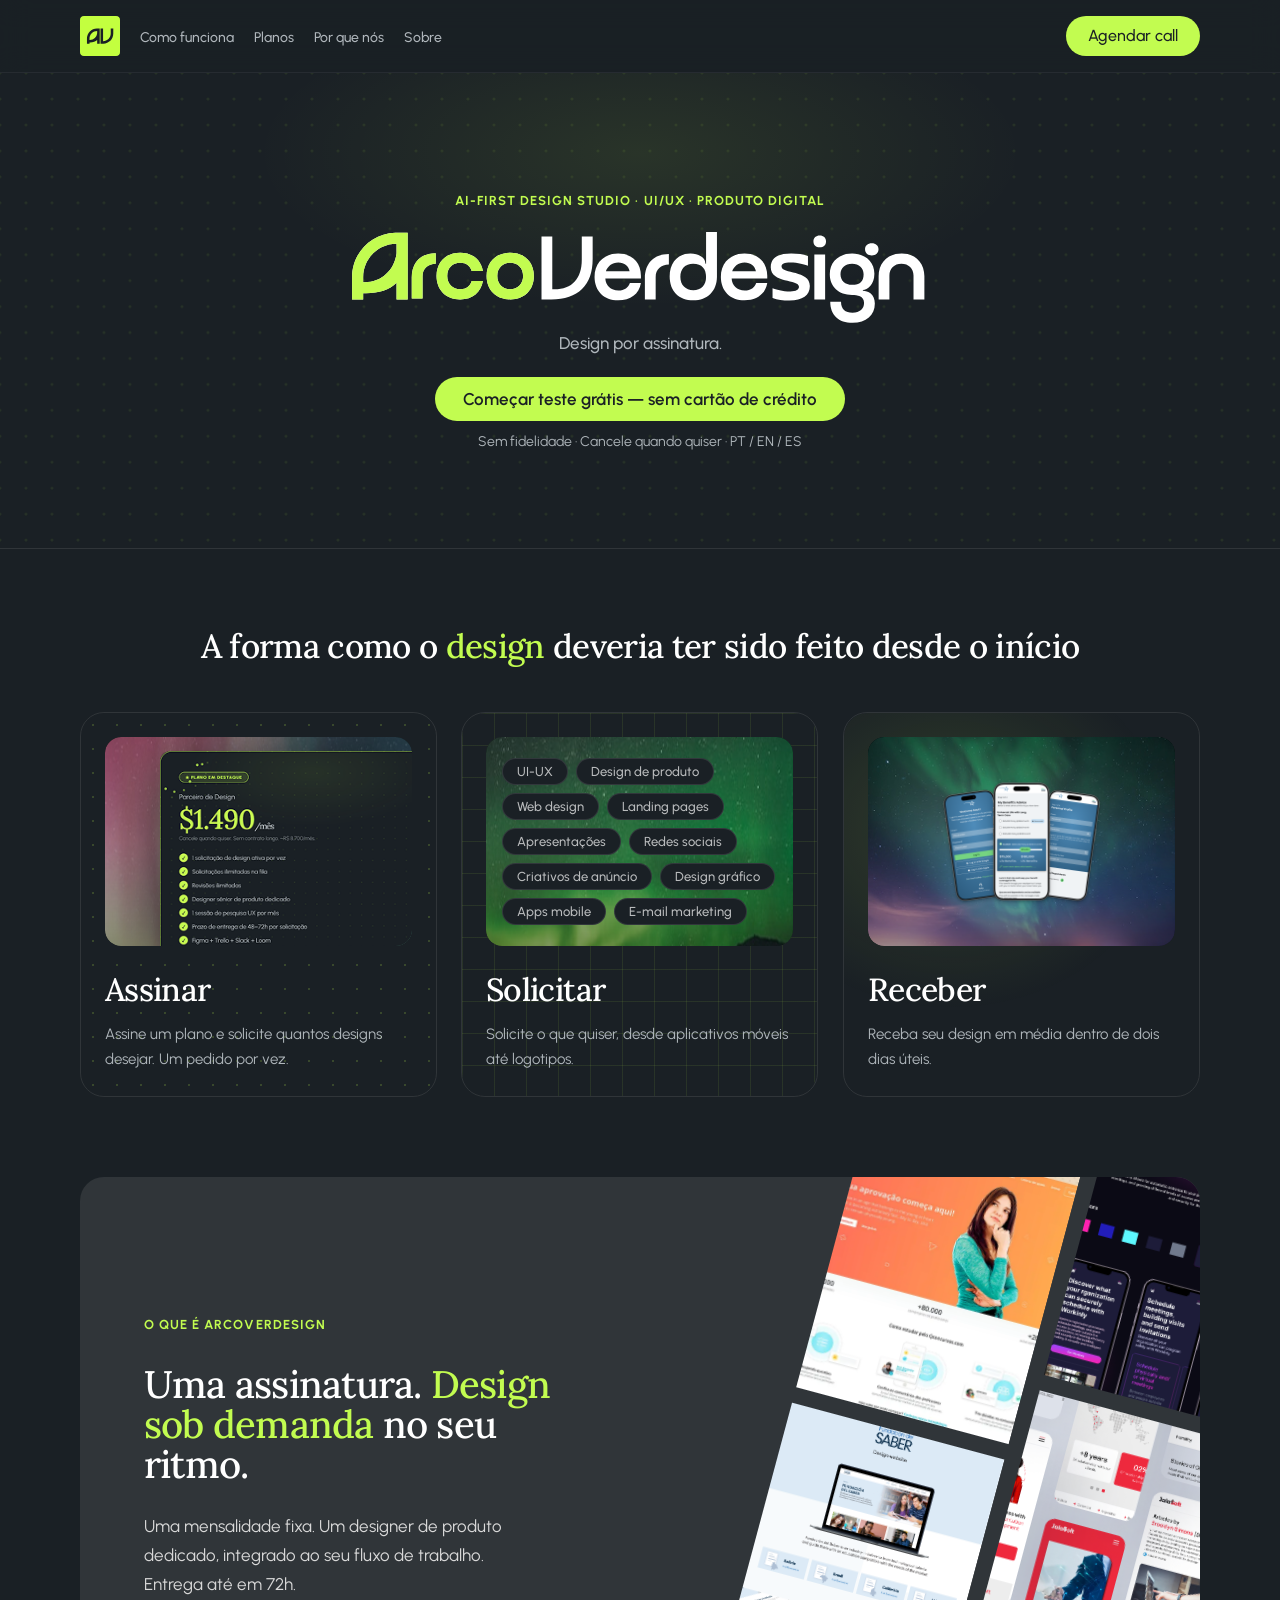
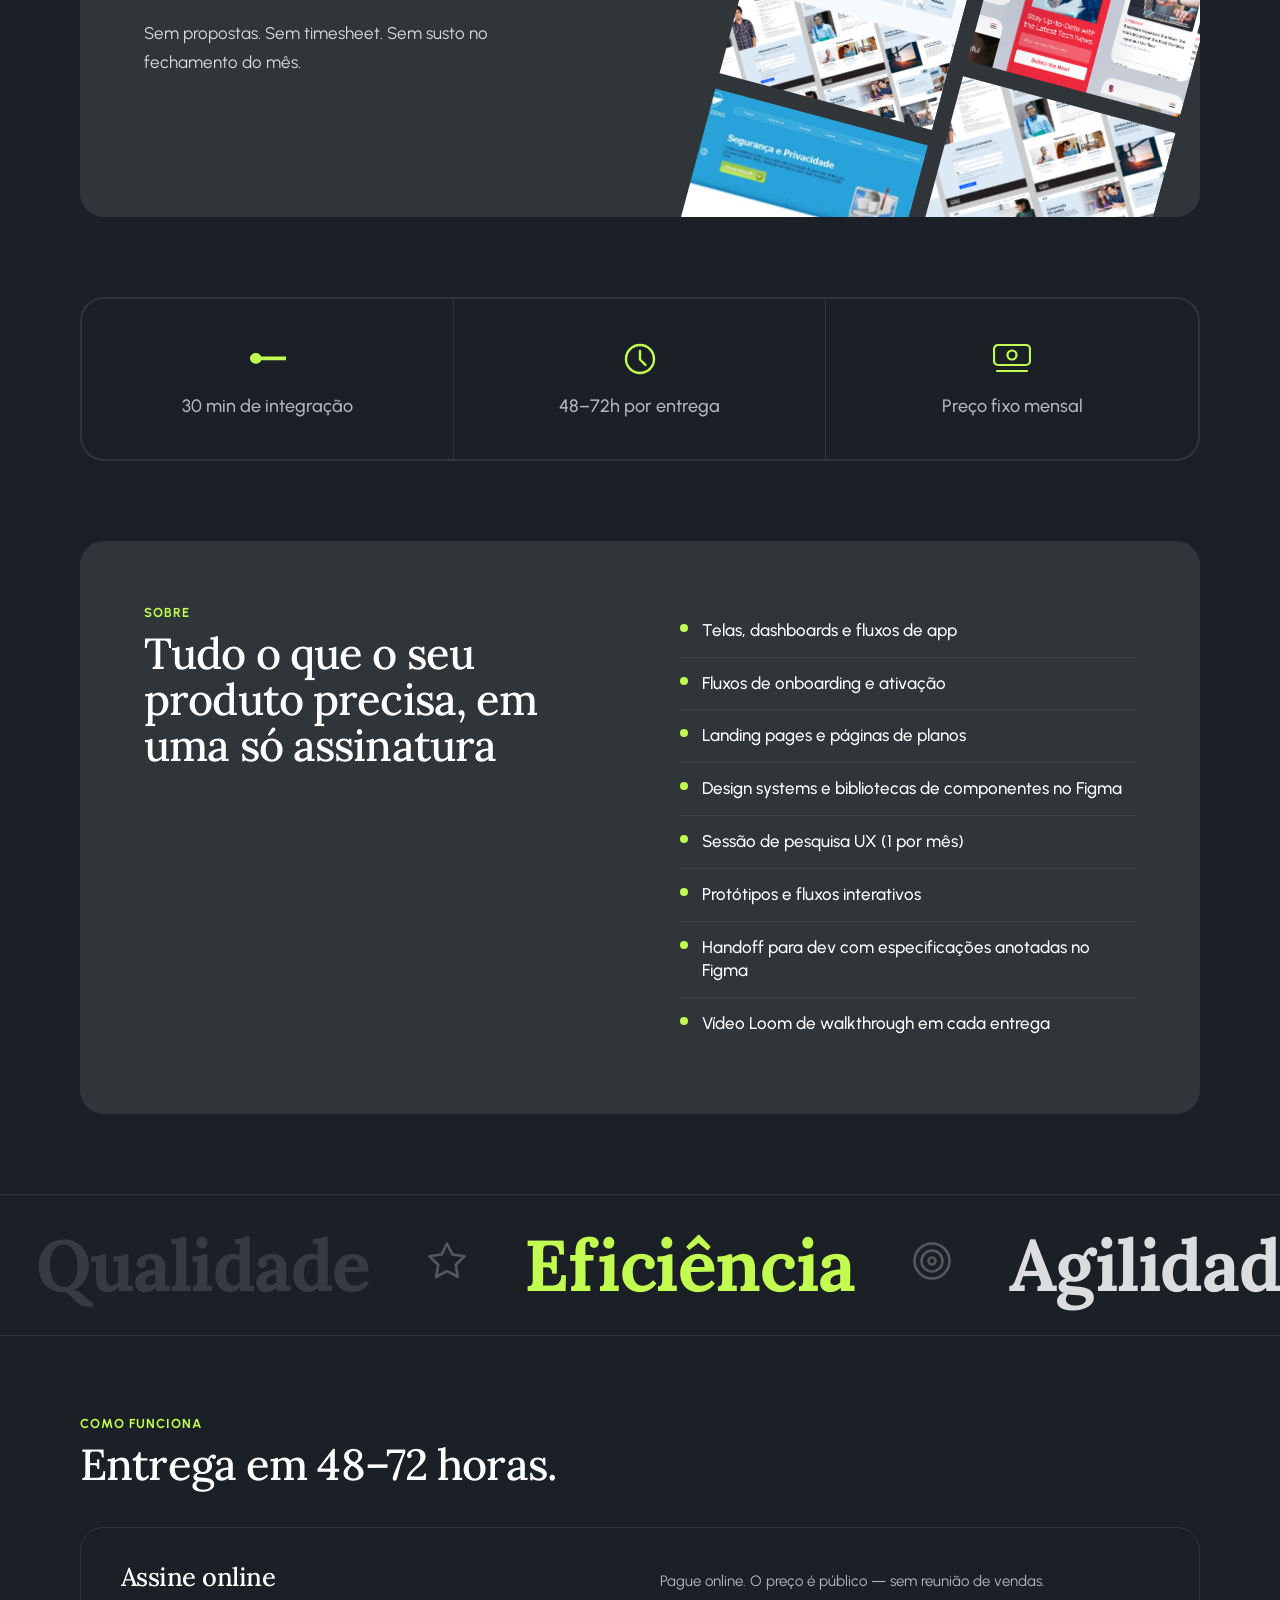
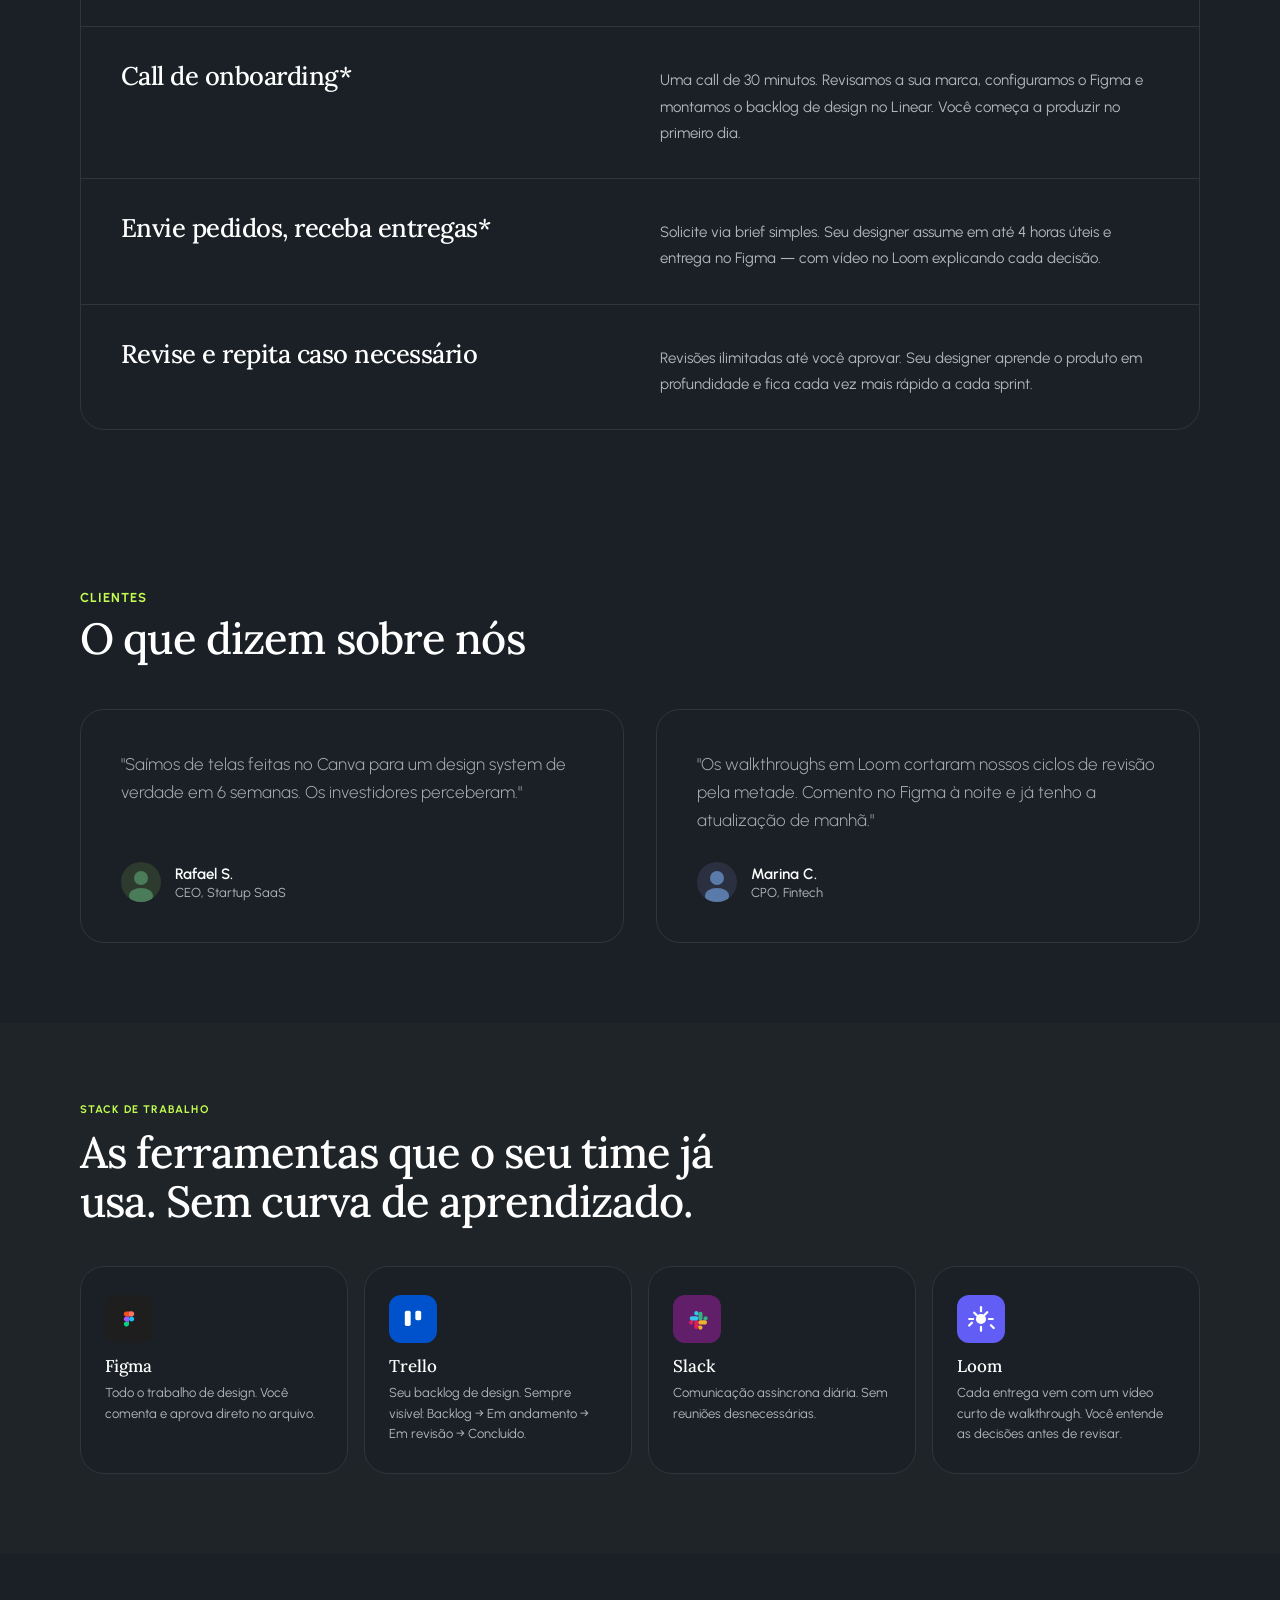
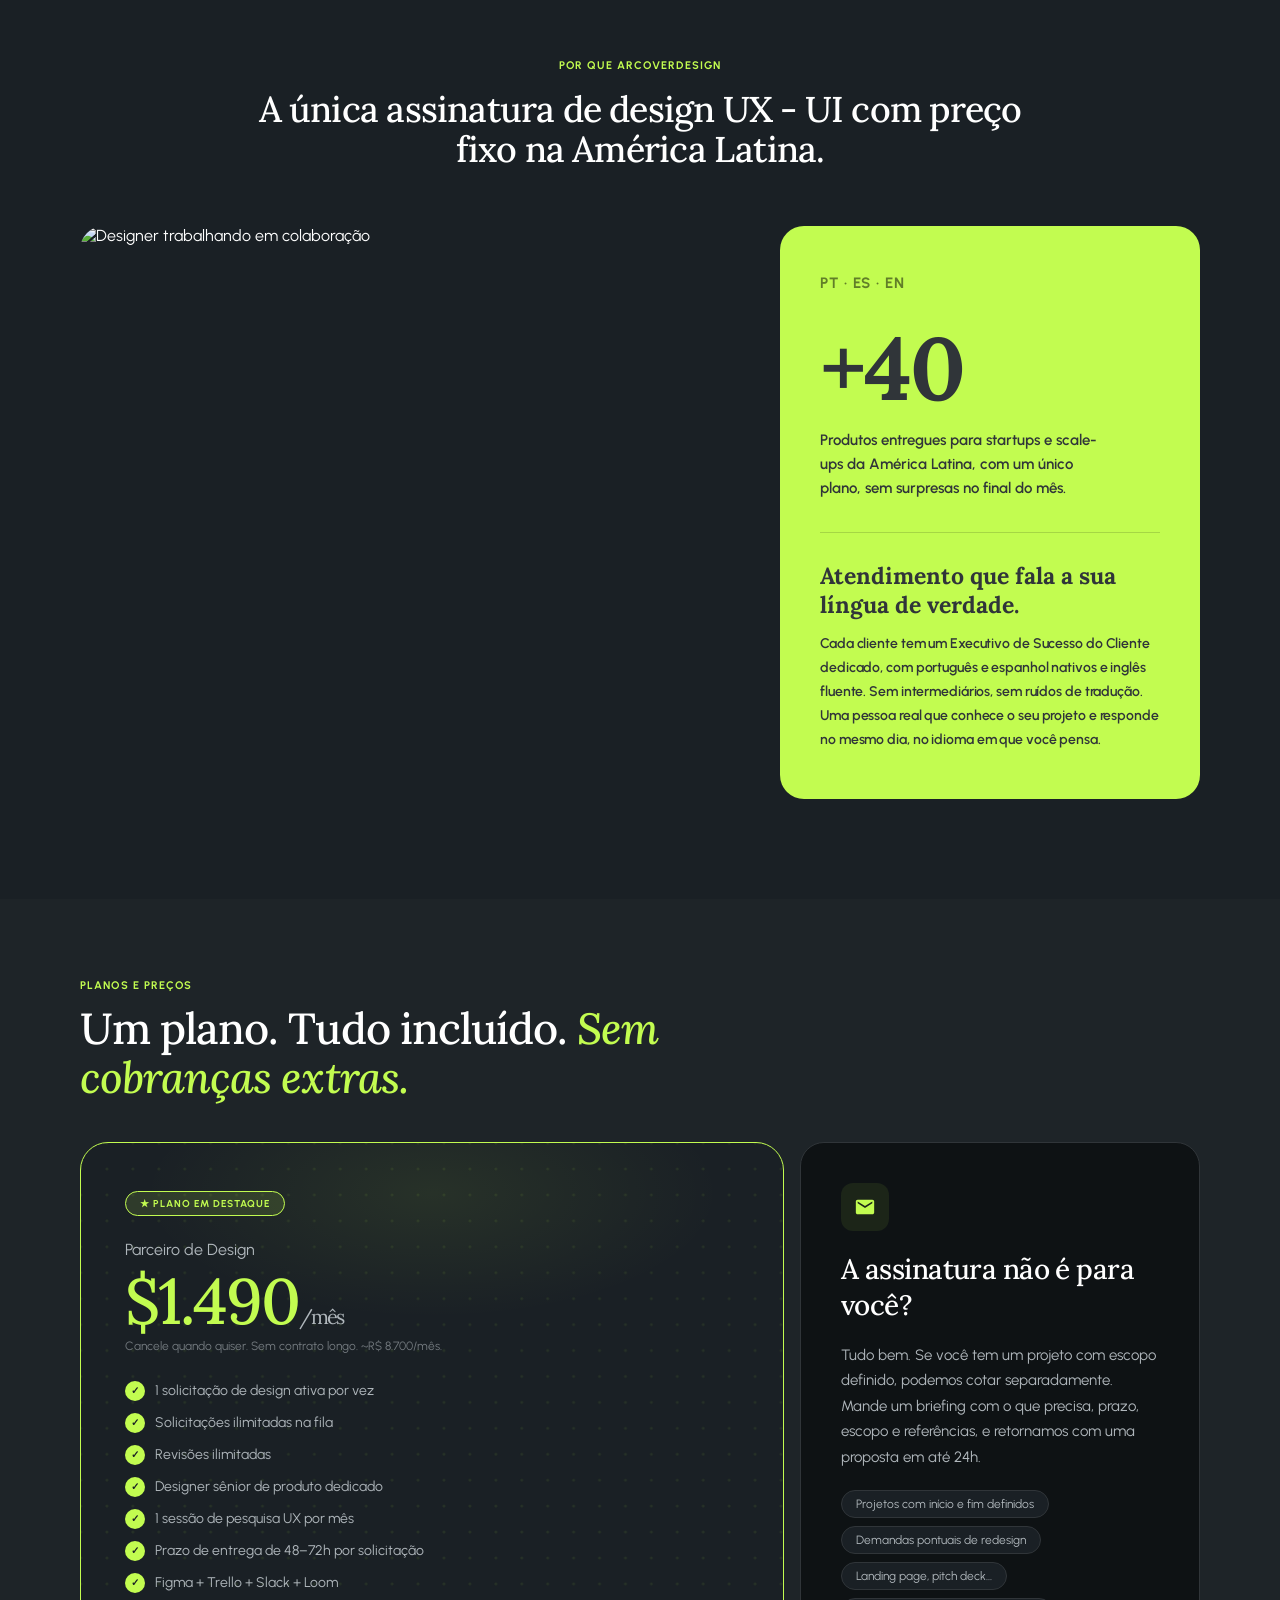
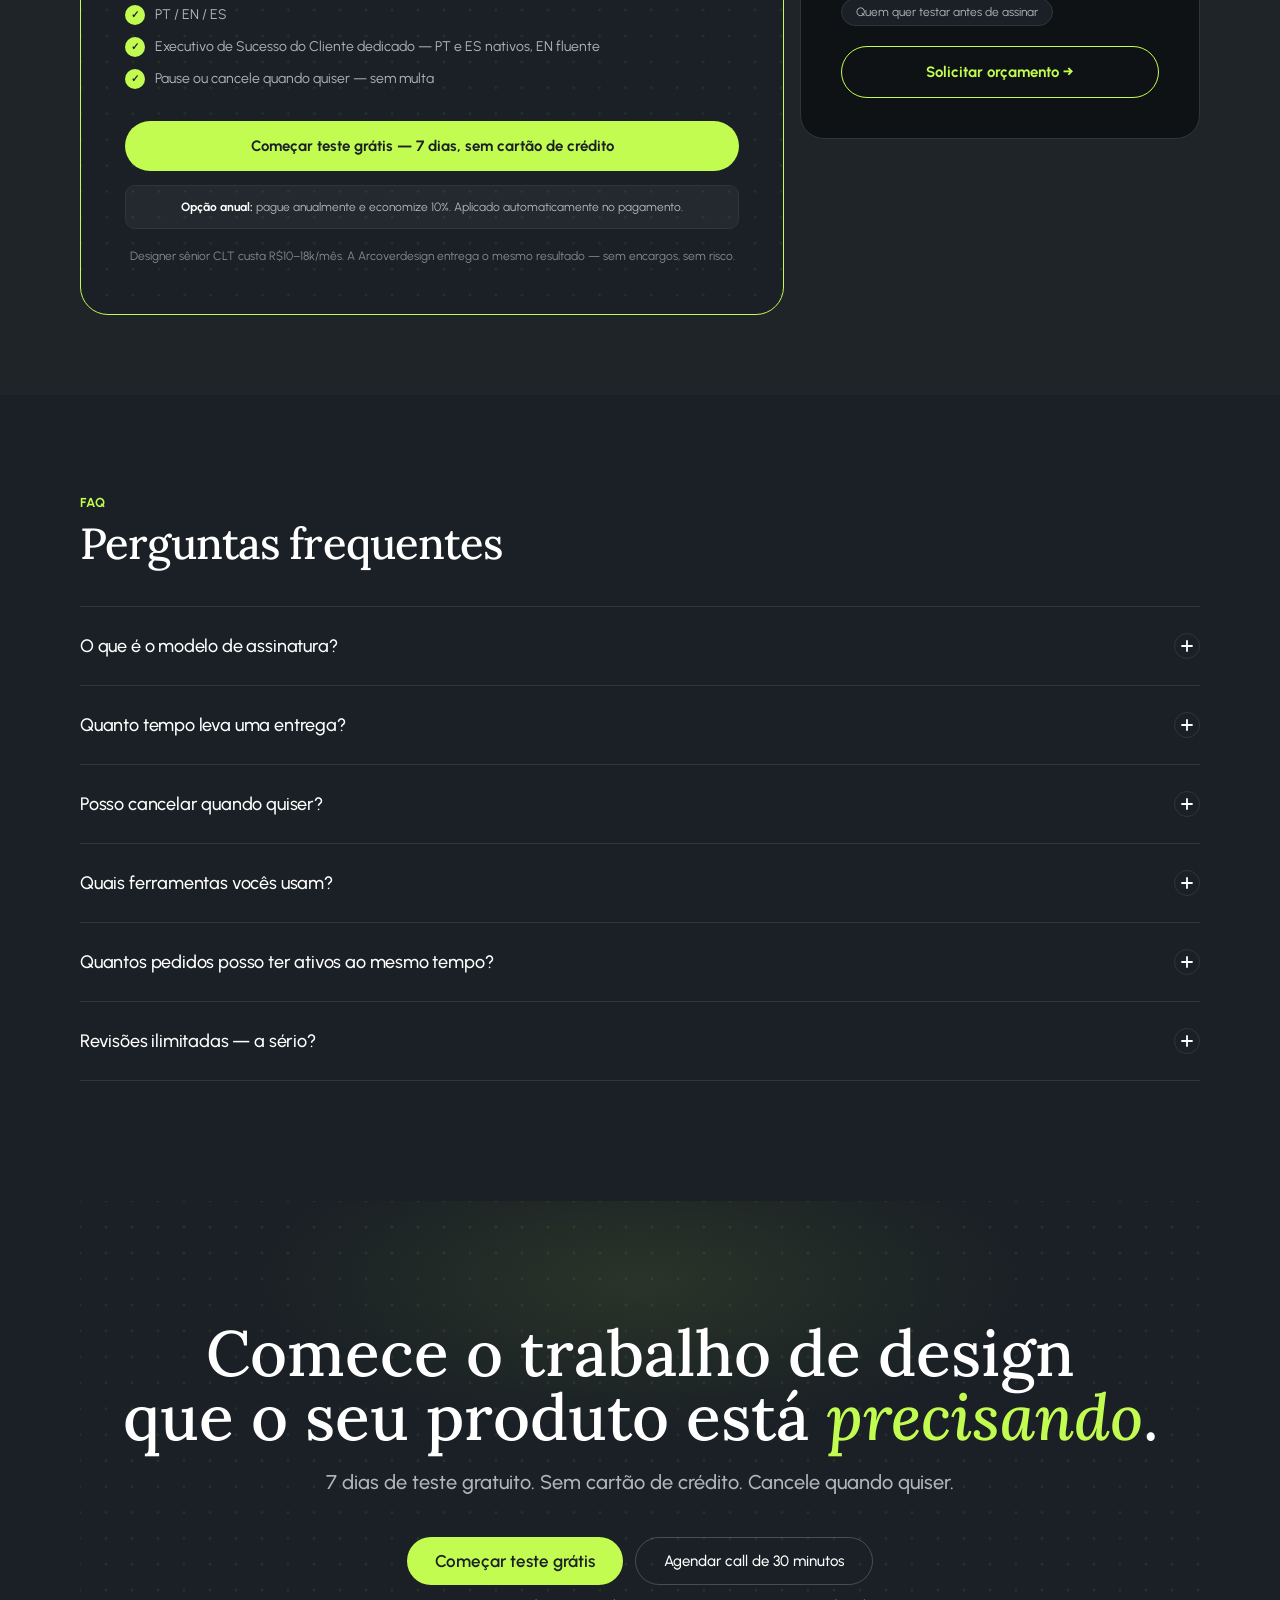
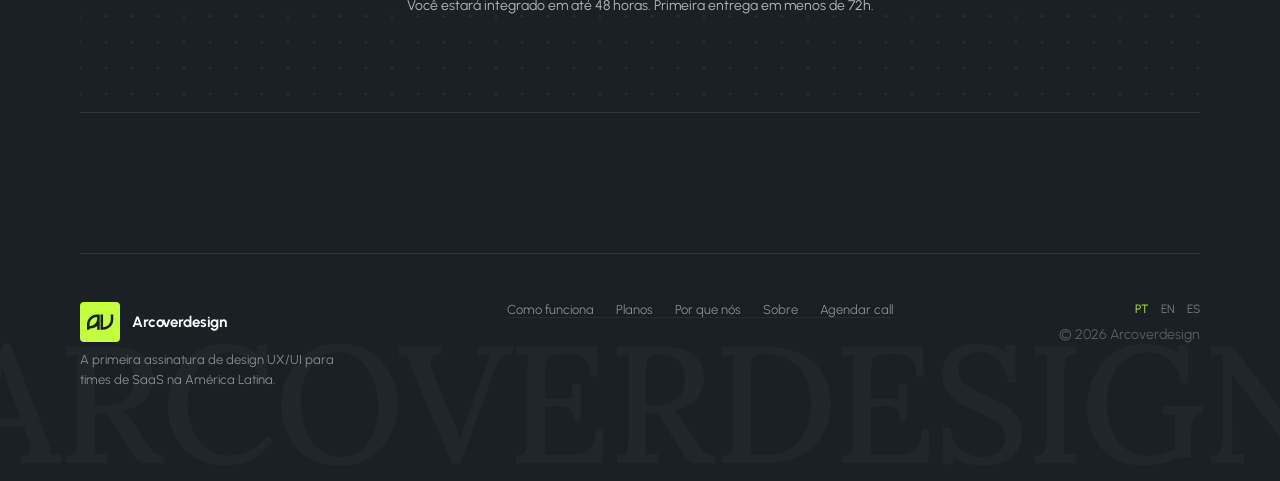
==== arcoverdesign-v3.html @ a66edce5 "v3: logo word-slot animation + mask clip" ====
<!DOCTYPE html><html lang="pt-BR" style="--accent: #C2FC50;"><head>

  <!-- Google tag (gtag.js) -->
  <script async src="https://www.googletagmanager.com/gtag/js?id=G-7QP7H2YDEG"></script>
  <script>
    window.dataLayer = window.dataLayer || [];
    function gtag(){dataLayer.push(arguments);}
    gtag('js', new Date());
    gtag('config', 'G-7QP7H2YDEG');
  </script>

  <meta charset="UTF-8">
  <meta name="viewport" content="width=device-width, initial-scale=1.0">
  <title>Arcoverdesign — Design UX/UI por Assinatura</title>
  <link rel="icon" type="image/svg+xml" href="assets/logo.svg">
  <link rel="shortcut icon" href="assets/logo.svg">
  <!-- Calendly popup widget -->
  <link href="https://assets.calendly.com/assets/external/widget.css" rel="stylesheet">
  <script src="https://assets.calendly.com/assets/external/widget.js" type="text/javascript" async></script>
  <script>
    /* ── CALENDLY URL — atualize aqui ─────────────────── */
    var CALENDLY_URL = 'https://calendly.com/joao-arcoverdesign/30min';
    var _calScrollY = 0;
    function openCalendly(e) {
      if (e) e.preventDefault();
      _calScrollY = window.scrollY;
      document.documentElement.classList.add('no-scroll');
      document.body.style.top = '-' + _calScrollY + 'px';
      Calendly.initPopupWidget({ url: CALENDLY_URL });
      // Restore scroll when overlay is removed
      var observer = new MutationObserver(function() {
        if (!document.querySelector('.calendly-overlay')) {
          document.documentElement.classList.remove('no-scroll');
          document.body.style.top = '';
          window.scrollTo(0, _calScrollY);
          observer.disconnect();
        }
      });
      observer.observe(document.body, { childList: true });
    }
  </script>

  <link rel="preconnect" href="https://fonts.googleapis.com">
  <link rel="preconnect" href="https://fonts.gstatic.com" crossorigin="">
  <link href="https://fonts.googleapis.com/css2?family=Lora:ital,wght@0,500;0,700;1,500&amp;family=Urbanist:wght@400;500;600;700&amp;display=swap" rel="stylesheet">
  
  
  
  <style>
    /* ── TOKENS ─────────────────────────────────── */
    :root {
      --bg:       #1A2025;
      --surface:  #303539;
      --border:   #303539;
      --accent:   #C2FC50;
      --white:    #FFFFFF;
      --muted:    #B0B7BC;
      --dim:      #D9D9D9;

      --font-title: 'Lora', Georgia, serif;
      --font-body:  'Urbanist', sans-serif;

      --r-card: 24px;
      --r-btn:  24px;
      --max-w:  1280px;
      --px:     80px;
    }

    *, *::before, *::after { box-sizing: border-box; margin: 0; padding: 0; }
    html { scroll-behavior: smooth; }
    @media (prefers-reduced-motion: reduce) { html { scroll-behavior: auto; } }

    /* Calendly scroll lock — overrides any Calendly-injected styles */
    html.no-scroll,
    html.no-scroll body {
      overflow: hidden !important;
    }
    html.no-scroll body {
      position: fixed !important;
      left: 0 !important;
      right: 0 !important;
      width: 100% !important;
    }

    /* Calendly overlay — solid dark background (all browsers) */
    .calendly-overlay,
    body .calendly-overlay,
    html body .calendly-overlay {
      background: rgba(0, 0, 0, 0.92) !important;
      background-color: rgba(0, 0, 0, 0.92) !important;
    }

    body {
      background: var(--bg);
      color: var(--white);
      font-family: var(--font-body);
      -webkit-font-smoothing: antialiased;
      -moz-osx-font-smoothing: grayscale;
      text-rendering: optimizeLegibility;
      overflow-x: hidden;
    }

    a { text-decoration: none; }

    .wrap {
      max-width: var(--max-w);
      margin: 0 auto;
      padding: 0 var(--px);
    }

    /* ── LOGO MARK SVG ──────────────────────────── */
    /* Recreated from Figma: two mirrored U-curves forming the AV monogram */
    .logo-mark {
      width: 40px; height: 40px;
      border-radius: 4px;
      overflow: hidden;
      flex-shrink: 0;
      display: flex; align-items: center; justify-content: center;
    }

    /* ── NAV ────────────────────────────────────── */
    nav {
      position: sticky; top: 0; z-index: 100;
      background: rgba(26,32,37,0.94);
      backdrop-filter: blur(14px);
      -webkit-backdrop-filter: blur(14px);
      border-bottom: 1px solid rgba(48,53,57,0.6);
    }
    .nav-inner {
      max-width: var(--max-w);
      margin: 0 auto;
      padding: 0 var(--px);
      height: 72px;
      display: flex; align-items: center; justify-content: space-between;
      flex-wrap: nowrap;
    }
    .nav-left { display: flex; align-items: center; gap: 20px; flex-shrink: 0; }
    .nav-links { display: flex; gap: 20px; list-style: none; flex-wrap: nowrap; }
    .nav-links a {
      color: var(--muted); font-size: 14px; font-weight: 500;
      white-space: nowrap; transition: color .15s;
    }
    .nav-links a:hover { color: var(--white); }

    /* ── HAMBURGER ──────────────────────────────── */
    .nav-hamburger {
      display: none;
      flex-direction: column; justify-content: center; align-items: center;
      gap: 5px;
      width: 40px; height: 40px;
      background: none; border: none; cursor: pointer;
      padding: 6px;
      border-radius: 8px;
      transition: background 0.2s;
      flex-shrink: 0;
    }
    .nav-hamburger:hover { background: rgba(255,255,255,0.07); }
    .nav-hamburger span {
      display: block; width: 22px; height: 2px;
      background: var(--white);
      border-radius: 2px;
      transition: transform 0.3s cubic-bezier(0.22,1,0.36,1), opacity 0.2s;
      transform-origin: center;
    }
    .nav-hamburger.open span:nth-child(1) { transform: translateY(7px) rotate(45deg); }
    .nav-hamburger.open span:nth-child(2) { opacity: 0; transform: scaleX(0); }
    .nav-hamburger.open span:nth-child(3) { transform: translateY(-7px) rotate(-45deg); }

    /* ── MOBILE DRAWER ──────────────────────────── */
    .nav-drawer {
      display: none;
      position: fixed; inset: 72px 0 0 0;
      background: #1A2025;
      z-index: 999;
      flex-direction: column;
      padding: 32px 24px 40px;
      opacity: 0;
      transform: translateY(-8px);
      transition: opacity 0.25s ease, transform 0.25s cubic-bezier(0.22,1,0.36,1);
      pointer-events: none;
    }
    .nav-drawer.open {
      opacity: 1;
      transform: translateY(0);
      pointer-events: all;
    }
    .nav-drawer ul {
      list-style: none;
      display: flex; flex-direction: column; gap: 0;
      border-top: 1px solid rgba(48,53,57,0.6);
    }
    .nav-drawer ul li a {
      display: block;
      padding: 18px 4px;
      font-size: 24px; font-weight: 600;
      font-family: var(--font-body);
      color: var(--white);
      border-bottom: 1px solid rgba(48,53,57,0.6);
      transition: color 0.2s, padding-left 0.2s;
      letter-spacing: -0.01em;
    }
    .nav-drawer ul li a:hover {
      color: var(--accent);
      padding-left: 8px;
    }
    .nav-drawer .drawer-cta {
      margin-top: 32px;
    }
    .nav-drawer .drawer-cta .btn {
      width: 100%; justify-content: center;
      font-size: 16px; padding: 14px 24px;
    }

    @media (max-width: 768px) {
      :root { --px: 20px; }

      .nav-links, .nav-inner > .btn { display: none; }
      .nav-hamburger { display: flex; }
      .nav-drawer { display: flex; }

      .nav-inner { padding: 0 20px; }
    }

    /* ── BUTTONS ────────────────────────────────── */
    .btn {
      display: inline-flex; align-items: center; gap: 10px;
      border-radius: var(--r-btn);
      font-family: var(--font-body); font-weight: 500;
      font-size: 16px; line-height: 24px;
      cursor: pointer; border: none;
      transition: opacity .18s, transform .15s;
      white-space: nowrap;
    }
    .btn:hover { transform: translateY(-2px); filter: brightness(1.12); }
    .btn:active { transform: translateY(0); }

    .btn-primary { background: var(--accent); color: var(--bg); padding: 8px 22px; }

    .btn-primary-icon {
      background: var(--accent); color: var(--bg);
      padding: 6px 6px 6px 16px; font-size: 16px;
    }
    .btn-arrow {
      width: 26px; height: 26px; border-radius: 50%;
      background: var(--white);
      display: flex; align-items: center; justify-content: center;
      flex-shrink: 0;
    }
    .btn-arrow svg { width: 10px; height: 10px; }

    .btn-hero {
      background: var(--accent); color: var(--bg);
      padding: 10px 28px; font-size: 17px; font-weight: 600;
      border-radius: var(--r-btn);
    }

    /* ── SECTION UTILITIES ──────────────────────── */
    .eyebrow {
      font-weight: 700; font-size: 13px;
      letter-spacing: .08em; text-transform: uppercase;
      color: var(--accent); margin-bottom: 10px;
    }
    .section-h {
      font-family: var(--font-title); font-weight: 500;
      font-size: clamp(38px, 3.4vw, 52px);
      line-height: 1.06; letter-spacing: -0.02em;
      color: var(--white);
    }

    /* ── HERO ───────────────────────────────────── */
    .hero {
      padding: 0 0 80px !important;
    }
    .hero-box {
      border: none;
      border-bottom: 1px solid var(--border);
      border-radius: 0;
      padding: 120px 0 96px;
      text-align: center;
      position: relative;
      overflow: hidden;
    }
    /* Radial glow from reference file */
    .hero-box::before {
      content: '';
      position: absolute; top: -80px; left: 50%; transform: translateX(-50%);
      width: 800px; height: 320px;
      background: radial-gradient(ellipse, rgba(194,252,80,.09) 0%, transparent 68%);
      pointer-events: none;
      z-index: 0;
    }
    .hero-title {
      font-family: var(--font-title); font-weight: 500;
      font-size: clamp(56px, 6vw, 80px);
      line-height: 1.0; color: var(--white);
      margin-bottom: 18px;
    }
    .hero-sub {
      font-size: 20px; font-weight: 500; color: var(--muted);
      margin-bottom: 40px; line-height: 1.5;
    }
    .hero-cta { display: flex; flex-direction: column; align-items: center; gap: 10px; }
    .hero-note { font-size: 14px; color: var(--muted); white-space: nowrap; line-height: 1.5; }

    /* ── CARD BACKGROUND PATTERNS ──────────────── */

    /* Shared setup */
    .card { position: relative; overflow: hidden; }
    .card::before {
      content: '';
      position: absolute; inset: 0;
      border-radius: var(--r-card);
      pointer-events: none;
      z-index: 0;
    }
    .card > * { position: relative; z-index: 1; }

    /* Card 1 — Drifting dot grid */
    .card-dots::before {
      background-image: radial-gradient(circle, rgba(194,252,80,0.18) 1.5px, transparent 1.5px);
      background-size: 24px 24px;
      animation: dotsDrift 6s linear infinite;
    }
    @keyframes dotsDrift {
      from { background-position: 0 0; }
      to   { background-position: 24px 24px; }
    }

    /* Card 2 — Blueprint grid lines panning diagonally */
    .card-gridlines::before {
      background-image:
        linear-gradient(rgba(194,252,80,0.09) 1px, transparent 1px),
        linear-gradient(90deg, rgba(194,252,80,0.09) 1px, transparent 1px);
      background-size: 32px 32px;
      animation: gridPan 10s linear infinite;
    }
    @keyframes gridPan {
      from { background-position: 0 0, 0 0; }
      to   { background-position: 32px 32px, 32px 32px; }
    }

    /* Card 3 — Roving radial glow */
    .card-glow::before {
      background: radial-gradient(ellipse 90% 70% at 30% 30%, rgba(194,252,80,0.13) 0%, transparent 68%);
      animation: glowRoam 7s ease-in-out infinite alternate;
    }
    @keyframes glowRoam {
      0%   { background: radial-gradient(ellipse 90% 70% at 25% 25%, rgba(194,252,80,0.14) 0%, transparent 68%); }
      33%  { background: radial-gradient(ellipse 90% 70% at 75% 20%, rgba(194,252,80,0.10) 0%, transparent 68%); }
      66%  { background: radial-gradient(ellipse 90% 70% at 60% 80%, rgba(194,252,80,0.13) 0%, transparent 68%); }
      100% { background: radial-gradient(ellipse 90% 70% at 20% 70%, rgba(194,252,80,0.10) 0%, transparent 68%); }
    }

    @media (prefers-reduced-motion: reduce) {
      .card::before { animation: none; }
    }

    /* ── CARDS 2 & 3: AURORA BOREALIS REVEAL ──────── */
    .aurora-reveal {
      position: absolute;
      inset: 0;
      border-radius: 16px;
      overflow: hidden;
      background: #030c08;
      opacity: 1;
      z-index: 1;
    }

    /* Photo layer — slightly oversized to allow drift movement */
    .aurora-reveal::before {
      content: '';
      position: absolute;
      inset: -10%;
      background-image: var(--aurora-photo, none);
      background-size: cover;
      background-position: center;
      transition: transform 1.4s cubic-bezier(0.22, 1, 0.36, 1),
                  filter 1.4s cubic-bezier(0.22, 1, 0.36, 1);
      will-change: transform, filter;
    }
    .card:hover .aurora-reveal::before {
      transform: scale(1.18) translate(4%, -4%);
      filter: brightness(1.15) saturate(1.2);
    }

    /* Subtle dark vignette at bottom so card text sits cleanly */
    .aurora-reveal::after {
      content: '';
      position: absolute;
      inset: 0;
      background: linear-gradient(to bottom, rgba(0,0,0,0.05) 50%, rgba(0,0,0,0.35) 100%);
    }

    /* Content floats above aurora */
    .card-img-tags { position: relative; z-index: 2; }
    .card-glow .card-img img { position: relative; z-index: 2; }

    @media (prefers-reduced-motion: reduce) {
      .aurora-reveal::before,
      .aurora-reveal::after { animation: none; }
    }

    /* ── CARD 1: LEAVES BG + FLOATING MOCKUP ─────── */
    .card-img--leaves { overflow: hidden; }

    .leaves-bg {
      position: absolute !important;
      inset: 0;
      width: 100% !important; height: 100% !important;
      object-fit: cover !important;
      display: block;
      z-index: 1;
      transition: transform 0.9s cubic-bezier(0.22, 1, 0.36, 1) !important;
    }
    .card-dots:hover .leaves-bg { transform: scale(1.05) !important; }

    .mockup-float {
      position: absolute !important;
      bottom: -2px; right: 0;
      width: 82% !important; height: auto !important;
      object-fit: contain !important;
      object-position: bottom right;
      display: block;
      filter: drop-shadow(-6px 10px 32px rgba(0,0,0,0.65));
      z-index: 2;
      transition: transform 0.6s cubic-bezier(0.22, 1, 0.36, 1) !important;
    }
    .card-dots:hover .mockup-float { transform: scale(1.01) !important; }

    @media (prefers-reduced-motion: reduce) {
      .leaves-bg, .mockup-float { transition: none !important; }
    }

    /* ── HOW SECTION (3 cards) ──────────────────── */
    .how-title { margin-bottom: 48px; white-space: normal; font-size: clamp(22px, 2.6vw, 38px); text-align: center; }
    .cards-grid {
      display: grid; grid-template-columns: repeat(3,1fr); gap: 24px;
    }
    @media (max-width: 768px) {
      /* Global overflow fix */
      html, body { overflow-x: hidden !important; }
      .wrap { padding: 0 20px !important; }
      .sec { padding-left: 0 !important; padding-right: 0 !important; }

      /* Buttons — allow wrapping, no overflow */
      .btn, .btn-hero, .btn-white-outline {
        white-space: normal !important;
        text-align: center !important;
      }

      /* Section headings */
      .how-title { white-space: normal; }
      .section-h, .sec-title, .feature-title {
        font-size: clamp(28px, 7vw, 40px) !important;
        white-space: normal !important;
      }

      .cards-grid { grid-template-columns: 1fr; gap: 16px; }

      /* Final CTA title — 20% smaller */
      .hero-box .hero-title { font-size: 51px !important; }

      /* About section — hide photo, card full width */
      .about-grid { grid-template-columns: 1fr !important; }
      .about-photo { display: none !important; }
      .about-card { padding: 40px 24px !important; }

      /* Process list — single column */
      .process-item {
        grid-template-columns: 1fr !important;
        gap: 12px !important;
        padding: 24px 20px !important;
      }

      /* Footer langs + copyright align left */
      .footer-right-col { align-items: flex-start !important; }

      /* Fix note text cut on mobile */
      .hero-note { white-space: normal !important; text-align: center; }
      /* CTA section padding */
      .hero-box { padding: 80px 0 60px !important; }

      /* Testimonials — single column */
      .test-grid { grid-template-columns: 1fr !important; gap: 16px !important; }
      .test-card { padding: 24px !important; }

      /* Tools — single column */
      .tools-grid { grid-template-columns: 1fr !important; }

      /* Pricing — single column */
      .pricing-wrap { grid-template-columns: 1fr !important; }

      /* Services box — stack vertically */
      .services-box {
        grid-template-columns: 1fr !important;
        gap: 32px !important;
        padding: 32px 24px !important;
      }
      .services-list li { font-size: 15px !important; line-height: 1.4 !important; }

      /* Stats bar — vertical stack, icon + text in one row */
      .stats-bar { grid-template-columns: 1fr !important; }
      .stat {
        flex-direction: row !important;
        align-items: center !important;
        gap: 16px !important;
        padding: 22px 24px !important;
        border-right: none !important;
        border-bottom: 1px solid var(--border) !important;
      }
      .stat:last-child { border-bottom: none !important; }
      .stat .stat-label { text-align: left !important; white-space: nowrap !important; }

      /* Feature section — stack vertically */
      .feature-box {
        display: flex !important;
        flex-direction: column !important;
        min-height: unset;
      }
      .feature-content {
        padding: 40px 24px 32px !important;
        gap: 20px;
        width: 100%;
      }
      .feature-visual {
        height: 380px;
        width: 100%;
      }
      /* Thumbnails: keep rotation, center in container */
      .mock-wrap {
        position: absolute;
        inset: 0;
        display: flex;
        align-items: center;
        justify-content: center;
        overflow: hidden;
      }
      .mock-cols {
        transform: rotate(15deg);
        gap: 10px;
        height: 700px;
      }
      .mock-col { width: 160px; gap: 10px; }
      .mock-col.shift { margin-top: -100px; }
      .mock-ph { width: 160px; height: 200px; }
      .mock-ph.sm { height: 140px; }
      .mock-ph.lg { height: 260px; }
    }

    /* Scroll-in: cards start invisible and slide up */
    .card {
      border: 1px solid var(--border);
      border-radius: var(--r-card);
      padding: 24px;
      display: flex; flex-direction: column;
      transform-style: preserve-3d;
      /* hover lift + glow */
      transition:
        transform 0.38s cubic-bezier(0.22, 1, 0.36, 1),
        border-color 0.3s ease,
        box-shadow 0.38s cubic-bezier(0.22, 1, 0.36, 1);
      will-change: transform;
      /* scroll-in initial state */
      opacity: 0;
      translate: 0 40px;
    }
    .card.card-visible {
      opacity: 1;
      translate: 0 0;
      transition:
        opacity 0.6s cubic-bezier(0.22, 1, 0.36, 1),
        translate 0.6s cubic-bezier(0.22, 1, 0.36, 1),
        transform 0.38s cubic-bezier(0.22, 1, 0.36, 1),
        border-color 0.3s ease,
        box-shadow 0.38s cubic-bezier(0.22, 1, 0.36, 1);
    }
    .card:hover {
      border-color: rgba(194, 252, 80, 0.35);
      box-shadow: 0 20px 60px rgba(0,0,0,0.4), 0 0 0 1px rgba(194,252,80,0.12), 0 0 40px rgba(194,252,80,0.06);
    }

    .card-img {
      border-radius: 16px;
      background: var(--surface);
      overflow: hidden;
      margin-bottom: 24px;
      aspect-ratio: 373/254;
      position: relative;
    }
    .card-img img {
      width: 100%; height: 100%;
      object-fit: cover; display: block;
      transition: transform 0.55s cubic-bezier(0.22, 1, 0.36, 1);
    }
    .card:hover .card-img img {
      transform: scale(1.06);
    }

    @media (prefers-reduced-motion: reduce) {
      .card { opacity: 1; translate: none; transition: none; }
      .card:hover { transform: none; }
      .card-img img { transition: none; }
    }
    .card-img-tags {
      width: 100%; height: 100%;
      display: flex; flex-wrap: wrap;
      gap: 8px; padding: 20px 16px;
      align-content: center;
      align-items: center;
      justify-content: flex-start;
    }
    .card-img-tags .tag { white-space: nowrap; }
    .tag {
      border: 1px solid rgba(255,255,255,0.1);
      border-radius: 20px;
      padding: 5px 14px;
      font-size: 13px; font-weight: 500;
      color: rgba(255,255,255,0.7);
      background: var(--bg);
      transition: background 0.2s, color 0.2s, border-color 0.2s;
      cursor: default;
    }
    .tag:hover {
      background: var(--accent);
      color: #000;
      border-color: var(--accent);
    }
    .card-title {
      font-family: var(--font-title); font-weight: 500;
      font-size: 32px; line-height: 1.25;
      letter-spacing: -0.02em; color: var(--white);
      margin-bottom: 8px;
    }
    .card-body { font-size: 15px; line-height: 1.65; color: var(--muted); font-family: var(--font-body); margin-top: 4px; }

    /* ── FEATURE BOX ────────────────────────────── */
    .feature-box {
      background: var(--surface);
      border-radius: var(--r-card);
      overflow: hidden;
      display: grid; grid-template-columns: 1fr 1fr;
      min-height: 640px;
    }
    .feature-content {
      padding: 72px 64px;
      display: flex; flex-direction: column;
      gap: 28px; justify-content: center;
    }
    .feature-title {
      font-family: var(--font-title); font-weight: 500;
      font-size: clamp(34px, 3vw, 48px);
      line-height: 1.05; letter-spacing: -0.02em; color: var(--white);
    }
    .feature-desc {
      font-size: 17px; line-height: 1.7; color: var(--dim); max-width: 400px; font-family: var(--font-body);
    }
    .feature-visual {
      position: relative; overflow: hidden; background: var(--surface);
    }
    /* rotated mockup columns */
    .mock-wrap {
      position: absolute; inset: 0;
      display: flex; align-items: center; justify-content: center;
      overflow: hidden;
    }
    .mock-cols {
      display: flex; gap: 16px;
      transform: rotate(15deg) translate(80px,-60px);
      transform-style: preserve-3d;
      transition: transform .4s cubic-bezier(.22,1,.36,1);
      height: 900px;
      align-items: flex-start;
    }
    .mock-col { display: flex; flex-direction: column; gap: 16px; width: 220px; flex-shrink: 0; }
    .mock-col.shift { margin-top: -140px; }
    .mock-ph {
      width: 220px; height: 280px;
      border-radius: 0;
      overflow: hidden;
      flex-shrink: 0;
    }
    .mock-ph.sm { height: 200px; }
    .mock-ph.lg { height: 360px; }

    /* ── MOCK COLUMNS ANIMATION ─────────────── */
    .mock-col.shift {
      animation: scrollDown 3s ease-out 1 forwards;
    }
    .mock-col:not(.shift) {
      animation: scrollUp 3s ease-out 1 forwards;
    }
    @keyframes scrollDown {
      0%   { transform: translateY(-60px); opacity: 0.2; }
      100% { transform: translateY(0px);   opacity: 1; }
    }
    @keyframes scrollUp {
      0%   { transform: translateY(60px);  opacity: 0.2; }
      100% { transform: translateY(0px);   opacity: 1; }
    }

    /* Hover tilt on the whole visual — handled by JS mousemove */
    .feature-visual { perspective: 1200px; }

    /* ── LUMINANCE TEXT EFFECT ────────────────── */
    .luminance {
      background: 50% 100% / 300% 300% no-repeat
                  radial-gradient(ellipse at bottom, #fff, transparent, transparent);
      -webkit-background-clip: text;
      background-clip: text;
      color: transparent;
      animation: reveal 2000ms ease-in-out forwards 200ms,
                 glow 1500ms linear 2 2200ms;
    }
    .luminance.glow-hover {
      animation: glow-only 1500ms linear 2;
    }
    @keyframes reveal {
      0%   { letter-spacing: -8px; background-size: 50% 50%; }
      80%  { letter-spacing: 6px; }
      100% { background-size: 300% 300%; letter-spacing: normal; }
    }
    @keyframes glow {
      0%, 100% { text-shadow: none; }
      40%       { text-shadow: 0 0 20px rgba(255,255,255,0.9), 0 0 60px rgba(255,255,255,0.4); }
    }
    @keyframes glow-only {
      0%, 100% { text-shadow: none; }
      40%       { text-shadow: 0 0 20px rgba(255,255,255,0.9), 0 0 60px rgba(255,255,255,0.4); }
    }

    /* ── STATS BAR ──────────────────────────────── */
    .stats-bar {
      border: 2px solid var(--border);
      border-radius: var(--r-card);
      display: grid; grid-template-columns: repeat(3,1fr);
    }
    .stat {
      padding: 40px 24px;
      display: flex; flex-direction: column;
      align-items: center; gap: 14px;
      border-right: 1px solid var(--border);
    }
    .stat:last-child { border-right: none; }
    .stat-icon { width: 40px; height: 40px; display: flex; align-items: center; justify-content: center; }
    .stat-label {
      font-size: 22px; font-weight: 500;
      color: var(--muted); text-align: center; line-height: 1.45;
    }

    /* ── SERVICES BOX ───────────────────────────── */
    .services-box {
      background: var(--surface);
      border-radius: var(--r-card);
      padding: 64px;
      display: grid; grid-template-columns: 1fr 1fr;
      gap: 80px; align-items: start;
    }
    .services-list { list-style: none; }
    .services-list li {
      font-size: 17px; font-weight: 500;
      line-height: 1.4; color: var(--white);
      border-bottom: 1px solid rgba(255,255,255,0.06);
      display: flex; align-items: flex-start; gap: 14px;
      padding: 14px 0;
    }
    .services-list li:last-child { border-bottom: none; }
    .services-list li::before {
      content: '';
      width: 8px; height: 8px;
      background: var(--accent);
      border-radius: 50%;
      flex-shrink: 0;
      margin-top: 5px;
    }

    /* ── MARQUEE ────────────────────────────────── */
    .marquee-wrap {
      overflow: hidden; padding: 24px 0;
      border-top: 1px solid var(--border);
      border-bottom: 1px solid var(--border);
    }
    .marquee-track {
      display: flex; white-space: nowrap;
      animation: marquee 22s linear infinite;
    }
    .marquee-track:hover { animation-play-state: paused; }
    @keyframes marquee {
      from { transform: translateX(0); }
      to   { transform: translateX(-50%); }
    }
    .mq-word {
      font-family: var(--font-title); font-size: 72px;
      font-weight: 700; letter-spacing: -0.02em;
      padding: 0 36px; user-select: none;
    }
    .mq-word.dim   { color: rgba(255,255,255,0.12); }
    .mq-word.hi    { color: var(--accent); }
    .mq-word.outline {
      color: rgba(255,255,255,0.85);
    }
    .mq-icon {
      display: inline-flex; align-items: center; justify-content: center;
      vertical-align: middle; margin: 0 20px;
      color: rgba(255,255,255,0.25);
      position: relative; top: -4px;
    }
    .mq-icon svg { width: 42px; height: 42px; }

    /* ── PROCESS LIST ───────────────────────────── */
    .process-list { margin-top: 40px; border: 1px solid var(--border); border-radius: 24px; overflow: hidden; }
    .process-item {
      display: grid; grid-template-columns: 1fr 1fr;
      gap: 40px; padding: 32px 40px;
      border-bottom: 1px solid var(--border);
      align-items: baseline;
    }
    .process-item:last-child { border-bottom: none; }
    .p-step {
      font-family: var(--font-title); font-weight: 500;
      font-size: clamp(20px, 2vw, 28px); letter-spacing: -0.02em;
      color: var(--white); line-height: 1.3;
    }
    .p-desc { font-size: 15px; line-height: 1.75; color: var(--muted); font-family: var(--font-body); max-width: 560px; }

    /* ── TESTIMONIALS ───────────────────────────── */
    .test-grid {
      display: grid; grid-template-columns: repeat(2,1fr);
      gap: 32px; margin-top: 48px;
    }
    .test-card {
      background: transparent;
      border: 1px solid var(--border);
      border-radius: var(--r-card);
      padding: 40px;
      display: flex; flex-direction: column; gap: 28px;
    }
    .test-quote {
      font-family: var(--font-title); font-style: normal;
      font-size: 22px; line-height: 1.55; color: var(--white);
      font-weight: 500;
    }
    .test-author { display: flex; align-items: center; gap: 14px; margin-top: auto; }
    .test-avatar {
      width: 40px; height: 40px; border-radius: 50%;
      background: var(--accent);
      display: flex; align-items: center; justify-content: center;
      font-weight: 700; font-size: 13px; color: var(--bg); flex-shrink: 0;
    }
    .test-name { font-weight: 600; font-size: 15px; color: var(--white); }
    .test-role { font-size: 13px; color: var(--muted); margin-top: 2px; }

    /* ── FAQ ────────────────────────────────────── */
    .faq-list { margin-top: 40px; }
    .faq-item { border-bottom: 1px solid var(--border); }
    .faq-item:first-child { border-top: 1px solid var(--border); }
    .faq-q {
      width: 100%; background: none; border: none;
      color: var(--white); font-family: var(--font-body);
      font-size: 18px; font-weight: 500; text-align: left;
      padding: 26px 0; cursor: pointer;
      display: flex; justify-content: space-between; align-items: center; gap: 24px;
      transition: color .15s;
    }
    .faq-q:hover { color: var(--accent); }
    .faq-icon {
      width: 26px; height: 26px; border-radius: 50%;
      border: 1.5px solid var(--surface); flex-shrink: 0;
      display: flex; align-items: center; justify-content: center;
      transition: transform .25s, border-color .2s;
    }
    .faq-item.open .faq-icon { transform: rotate(45deg); border-color: var(--accent); }
    .faq-a {
      font-size: 16px; line-height: 1.75; color: var(--muted); font-family: var(--font-body);
      max-height: 0; overflow: hidden;
      transition: max-height .35s ease, padding-bottom .3s;
    }
    .faq-item.open .faq-a { max-height: 400px; padding-bottom: 26px; }

    /* ── LABEL ───────────────────────────────── */
    .label {
      font-size: 11px; font-weight: 700;
      letter-spacing: .1em; text-transform: uppercase;
      color: var(--accent); margin-bottom: 4px;
    }
    h2.sec-title {
      font-family: var(--font-title);
      font-size: clamp(28px, 3.4vw, 46px);
      font-weight: 500; letter-spacing: -.022em;
      line-height: 1.12; color: var(--white);
      margin-bottom: 0;
    }
    h2.sec-title .accent-word { color: var(--accent); font-style: italic; }
    .section-hdr { max-width: 700px; display: flex; flex-direction: column; gap: 8px; margin-bottom: 40px; }

    /* ── BG ALTERNATES ──────────────────────── */
    .bg-alt { background: #1e2428; }
    .bg-base { background: var(--bg); }
    .sec-inner { max-width: var(--max-w); margin: 0 auto; padding: 80px var(--px); }

    /* ── TOOLS ──────────────────────────────── */
    .tools-grid { display: grid; grid-template-columns: repeat(4,1fr); gap: 16px; }
    .tool-card {
      background: var(--bg); border: 1px solid var(--border);
      border-radius: var(--r-card); padding: 28px 24px;
      display: flex; flex-direction: column; gap: 16px;
      transition: border-color .3s, transform .3s;
    }
    .tool-card:hover { border-color: var(--accent); transform: translateY(-3px); }
    .tool-icon { width: 48px; height: 48px; border-radius: 12px; display: flex; align-items: center; justify-content: center; flex-shrink: 0; }
    .tool-name { font-family: var(--font-title); font-size: 17px; font-weight: 500; color: var(--white); }
    .tool-desc { font-size: 13px; color: var(--muted); line-height: 1.6; font-family: var(--font-body); margin-top: 6px; }

    /* ── WHY ────────────────────────────────── */
    .why-card {
      background: var(--surface); border: 1px solid var(--accent);
      border-radius: var(--r-card); padding: 40px;
      display: flex; flex-direction: column; gap: 14px; max-width: 720px;
    }
    .why-card-title { font-family: var(--font-title); font-size: 20px; font-weight: 500; letter-spacing: -.02em; color: var(--white); }
    .why-card-desc { font-size: 15px; color: var(--muted); line-height: 1.75; font-family: var(--font-body); }

    /* ── PRICING ─────────────────────────────── */
    .pricing-wrap { display: grid; grid-template-columns: 1fr 400px; gap: 16px; align-items: start; margin-top: 40px; }
    .pricing-card {
      background: var(--bg); border: 1px solid var(--accent);
      border-radius: 28px; padding: 48px 44px;
      position: relative; overflow: hidden;
    }
    .pricing-card::before {
      content: '';
      position: absolute; top: -80px; left: 50%; transform: translateX(-50%);
      width: 600px; height: 260px;
      background: radial-gradient(ellipse, rgba(194,252,80,.08) 0%, transparent 68%);
      pointer-events: none; z-index: 0;
    }
    .pricing-card > * { position: relative; z-index: 1; }
    .pricing-badge {
      display: inline-flex; align-items: center; gap: 6px;
      background: rgba(194,252,80,.12); border: 1px solid var(--accent);
      color: var(--accent); padding: 5px 14px; border-radius: 100px;
      font-size: 10px; font-weight: 700; letter-spacing: .1em; text-transform: uppercase; margin-bottom: 24px;
    }
    .pricing-name { font-size: 16px; font-weight: 400; color: var(--muted); margin-bottom: 10px; }
    .pricing-amount { font-family: var(--font-title); font-size: 64px; font-weight: 500; letter-spacing: -.03em; line-height: 1; color: var(--accent); margin-bottom: 6px; }
    .pricing-amount span { font-size: 20px; font-weight: 400; color: var(--muted); }
    .pricing-note { font-size: 12px; color: var(--muted); opacity:.6; margin-bottom: 28px; }
    .pricing-features { list-style: none; display: flex; flex-direction: column; gap: 12px; margin-bottom: 32px; }
    .pricing-features li { display: flex; align-items: center; gap: 10px; font-size: 14px; color: var(--muted); }
    .chk { width: 20px; height: 20px; background: var(--accent); border-radius: 50%; display: flex; align-items: center; justify-content: center; font-size: 10px; font-weight: 800; color: #1A2025; flex-shrink: 0; }
    .btn-lime-block {
      display: block; text-align: center; background: var(--accent); color: #1A2025;
      padding: 16px 32px; border-radius: 100px;
      font-family: var(--font-body); font-size: 15px; font-weight: 700;
      transition: opacity .15s, transform .2s, box-shadow .2s; position: relative; overflow: hidden;
    }
    .btn-lime-block:hover { transform: translateY(-2px); background: #d4ff60; box-shadow: 0 8px 32px rgba(194,252,80,.35); }
    .pricing-annual { margin-top: 14px; background: rgba(255,255,255,.04); border: 1px solid var(--border); border-radius: 10px; padding: 12px 16px; font-size: 12px; color: var(--muted); line-height: 1.5; text-align: center; }
    .pricing-annual strong { color: var(--white); }
    .pricing-footnote { margin-top: 18px; font-size: 12px; color: var(--muted); text-align: center; line-height: 1.6; opacity: .7; }
    .pricing-alt { background: var(--surface); border: 1px solid var(--border); border-radius: 28px; padding: 40px; display: flex; flex-direction: column; gap: 20px; position: relative; overflow: hidden; }
    .pricing-alt::before { display: none; }
    .pricing-alt > * { position: relative; z-index: 1; }
    .alt-icon { width: 48px; height: 48px; background: rgba(194,252,80,.08); border-radius: 12px; display: flex; align-items: center; justify-content: center; }
    .alt-title { font-family: var(--font-title); font-size: 28px; font-weight: 500; letter-spacing: -.02em; color: var(--white); }
    .alt-desc { font-size: 15px; color: var(--muted); line-height: 1.7; font-family: var(--font-body); }
    .alt-pills { display: flex; flex-wrap: wrap; gap: 8px; }
    .alt-pill { background: var(--bg); border: 1px solid var(--border); border-radius: 100px; padding: 6px 14px; font-size: 12px; color: var(--muted); }
    .btn-outline-alt { display: block; background: transparent; color: var(--accent); border: 1px solid var(--accent); text-align: center; padding: 16px 32px; border-radius: 100px; font-family: var(--font-body); font-size: 15px; font-weight: 700; transition: transform .2s, filter .2s, box-shadow .2s; }
    .btn-outline-alt:hover { transform: translateY(-2px); filter: brightness(1.12); box-shadow: 0 8px 28px rgba(194,252,80,.2); }

    /* ── INCLUDED ────────────────────────────── */
    .included-split { display: grid; grid-template-columns: 1fr 1fr; gap: 24px; }
    .inc-card { background: var(--surface); border: 1px solid var(--border); border-radius: var(--r-card); padding: 32px; }
    .inc-title { font-size: 11px; font-weight: 700; letter-spacing: .1em; text-transform: uppercase; color: var(--accent); margin-bottom: 20px; }
    .inc-list { list-style: none; display: flex; flex-direction: column; gap: 10px; }
    .inc-list li { display: flex; gap: 10px; font-size: 14px; color: var(--muted); line-height: 1.45; }
    .inc-list li::before { content: '→'; color: var(--accent); flex-shrink: 0; }
    .oos-list li::before { content: '×'; color: rgba(255,255,255,.3); }
    .oos-list li { color: rgba(255,255,255,.3); }

    /* ── TESTIMONIALS 3-col ──────────────────── */
    .test-grid-3 { display: grid; grid-template-columns: repeat(3,1fr); gap: 16px; margin-top: 44px; }
    .testi-card { background: var(--surface); border: 1px solid var(--border); border-radius: var(--r-card); padding: 30px; display: flex; flex-direction: column; gap: 16px; transition: transform .3s, border-color .3s; }
    .testi-card:hover { transform: translateY(-4px); border-color: rgba(255,255,255,.12); }
    .testi-stars { display: flex; gap: 3px; }
    .testi-stars span { color: var(--accent); font-size: 13px; }
    .testi-quote { font-size: 14px; font-style: italic; line-height: 1.75; color: var(--white); flex: 1; }
    .testi-author { font-size: 12px; font-weight: 600; color: var(--muted); opacity: .7; }

    /* ── ABOUT ───────────────────────────────── */
    .about-body { max-width: 640px; }
    .about-body p { font-size: 15px; color: var(--muted); line-height: 1.8; margin-bottom: 18px; font-family: var(--font-body); }

    /* ── FINAL CTA ───────────────────────────── */
    .final-cta-wrap { padding: 0 var(--px) 80px; }
    .final-cta {
      background: var(--bg); border: 1px solid var(--accent);
      border-radius: 28px; padding: 96px 60px;
      text-align: center; position: relative; overflow: hidden;
    }
    .final-cta::before { content: ''; position: absolute; top: -100px; left: 50%; transform: translateX(-50%); width: 600px; height: 260px; background: radial-gradient(ellipse, rgba(194,252,80,.07) 0%, transparent 68%); pointer-events: none; }
    .final-cta > * { position: relative; z-index: 1; }
    .final-cta h2 { font-family: var(--font-title); font-size: clamp(30px, 4.5vw, 52px); font-weight: 500; letter-spacing: -.03em; line-height: 1.1; margin-bottom: 14px; color: var(--white); }
    .final-cta h2 .lime { color: var(--accent); font-style: italic; }
    .final-cta > p { font-size: 15px; color: var(--muted); margin-bottom: 36px; font-family: var(--font-body); }
    .cta-row { display: flex; justify-content: center; gap: 12px; flex-wrap: wrap; }
    .btn-white-outline { display: inline-flex; align-items: center; border: 1px solid rgba(255,255,255,.2); color: var(--white); padding: 14px 28px; border-radius: 100px; font-family: var(--font-body); font-size: 15px; font-weight: 500; transition: border-color .2s; }
    .btn-white-outline:hover { border-color: rgba(255,255,255,.7); background: rgba(255,255,255,.06); color: var(--white); }
    .final-note { margin-top: 24px; font-size: 12px; color: var(--muted); opacity: .6; }

    /* ── FOOTER (new) ────────────────────────── */
    .footer-wrap { border-top: 1px solid var(--border); position: relative; overflow: hidden; padding: 60px var(--px) 44px; }
    .footer-ghost { position: absolute; bottom: -28px; left: 50%; transform: translateX(-50%); font-family: var(--font-title); font-size: clamp(60px, 13vw, 180px); font-weight: 500; color: var(--white); opacity: .025; white-space: nowrap; pointer-events: none; user-select: none; letter-spacing: -.02em; }
    footer.new-footer { max-width: var(--max-w); margin: 0 auto; display: flex; align-items: flex-start; justify-content: space-between; flex-wrap: wrap; gap: 24px; position: relative; z-index: 1; }
    .footer-logo-row { display: flex; align-items: center; gap: 12px; }
    .footer-tagline { font-size: 13px; color: var(--muted); max-width: 260px; line-height: 1.5; opacity: .7; margin-top: 8px; }
    .footer-center-links { display: flex; gap: 22px; flex-wrap: wrap; align-items: center; }
    .footer-center-links a { font-size: 13px; color: var(--muted); transition: color .2s; opacity: .7; }
    .footer-center-links a:hover { color: var(--white); opacity: 1; }
    .footer-right-col { display: flex; flex-direction: column; align-items: flex-end; gap: 10px; }
    .footer-langs { display: flex; gap: 12px; }
    .footer-langs span { font-size: 12px; color: var(--muted); cursor: pointer; transition: color .2s; opacity: .6; }
    .footer-langs span:hover, .footer-langs span.active { color: var(--accent); opacity: 1; }
    .footer-copy { font-size: 12px; color: var(--muted); opacity: .4; }

    /* ── SCROLL REVEAL ───────────────────────── */
    .r, .rl, .rr { transition: opacity .7s ease, transform .7s ease; }
    .r  { opacity: 0; transform: translateY(28px); }
    .rl { opacity: 0; transform: translateX(-28px); }
    .rr { opacity: 0; transform: translateX(28px); }
    .r.on, .rl.on, .rr.on { opacity: 1; transform: none; }
    .d1 { transition-delay: .1s; } .d2 { transition-delay: .2s; }
    .d3 { transition-delay: .3s; } .d4 { transition-delay: .4s; }

    /* ── FOOTER (OLD — HIDE) ─────────────────── */
    footer {
      border-top: 1px solid var(--border);
      padding: 48px 0;
    }
    .footer-inner {
      display: flex; justify-content: space-between; align-items: center; gap: 24px;
    }
    .footer-logo { display: flex; align-items: center; gap: 12px; }
    .footer-name { font-weight: 700; font-size: 15px; color: var(--white); }
    .footer-copy { font-size: 14px; color: var(--muted); }
    .footer-links { display: flex; gap: 24px; list-style: none; }
    .footer-links a { font-size: 14px; color: var(--muted); transition: color .15s; }
    .footer-links a:hover { color: var(--white); }

    /* ── SECTION SPACING ────────────────────────── */
    .sec { padding: 80px 0; }
    .sec-top { padding-top: 0; }

    /* ── FOOTER BRAND NAME ───────────────────────── */
    .footer-brand {
      font-family: var(--font-body);
      font-weight: 700; font-size: 15px;
      color: var(--white);
      letter-spacing: -0.01em;
    }

    /* ── FOCUS STYLES (a11y) ─────────────────────── */
    :focus-visible {
      outline: 2px solid var(--accent);
      outline-offset: 3px;
      border-radius: 4px;
    }
    :focus:not(:focus-visible) { outline: none; }

    /* ── TABLET BREAKPOINT ───────────────────────── */
    @media (min-width: 769px) and (max-width: 1100px) {
      :root { --px: 40px; }
      .tools-grid { grid-template-columns: repeat(2, 1fr); }
      .cards-grid { gap: 16px; }
      .pricing-wrap { grid-template-columns: 1fr; }
      .feature-box { grid-template-columns: 1fr; min-height: unset; }
      .feature-content { padding: 56px 48px; }
      .feature-visual { height: 360px; }
      .about-grid { grid-template-columns: 1fr !important; }
      .about-photo { display: none !important; }
    }

    /* ── TESTIMONIAL QUOTE VARIANT ───────────────── */
    .test-quote-body {
      font-family: var(--font-body);
      font-weight: 300;
      color: #a8b0b4;
      font-size: 17px;
      line-height: 1.65;
    }

    /* ── BUTTON ACTIVE STATES ────────────────────── */
    .btn-lime-block:active { transform: translateY(0) scale(0.98); }
    .btn-hero:active { transform: translateY(0) scale(0.98); }
    .btn-white-outline:active { transform: translateY(0) scale(0.98); }

    /* ── HERO CTA MOBILE ─────────────────────────── */
    @media (max-width: 768px) {
      .btn-hero {
        width: 100% !important;
        justify-content: center !important;
        font-size: 15px !important;
        padding: 14px 20px !important;
      }
      .btn-white-outline { justify-content: center !important; }
      .hero-cta > div { width: 100%; }

      /* Alt pricing card: use surface bg */
      .pricing-alt { background: var(--surface) !important; }

      /* FAQ: reduce section top padding */
      .faq-section { padding-top: 80px !important; }

      /* Footer: stack */
      footer.new-footer { flex-direction: column; gap: 32px; }
      .footer-center-links { flex-direction: column; gap: 14px; align-items: flex-start; }
    }

    /* ── FAQ SMOOTH ANIMATION ────────────────────── */
    .faq-q { letter-spacing: -0.01em; }
    .faq-a { transition: max-height .4s cubic-bezier(0.22, 1, 0.36, 1), padding-bottom .35s ease; }

    /* ── STAT LABEL SIZING ───────────────────────── */
    .stat-label { font-size: 18px; }

    /* ── CTA TITLE ───────────────────────────────── */
    .cta-title { font-size: clamp(36px, 5vw, 64px); }

    /* ── TOOLS SECTION CARD GAP ──────────────────── */
    .tools-grid { gap: 16px; }
    .tool-card { gap: 12px; }
  </style>
<script>"use strict";

var _jsxFileName = "/https:/019de392-ec45-7f37-b85a-2051bf8b8d4c.claudeusercontent.com/v1/design/projects/019de392-ec45-7f37-b85a-2051bf8b8d4c/serve/tweaks-panel.jsx";
function ownKeys(e, r) { var t = Object.keys(e); if (Object.getOwnPropertySymbols) { var o = Object.getOwnPropertySymbols(e); r && (o = o.filter(function (r) { return Object.getOwnPropertyDescriptor(e, r).enumerable; })), t.push.apply(t, o); } return t; }
function _objectSpread(e) { for (var r = 1; r < arguments.length; r++) { var t = null != arguments[r] ? arguments[r] : {}; r % 2 ? ownKeys(Object(t), !0).forEach(function (r) { _defineProperty(e, r, t[r]); }) : Object.getOwnPropertyDescriptors ? Object.defineProperties(e, Object.getOwnPropertyDescriptors(t)) : ownKeys(Object(t)).forEach(function (r) { Object.defineProperty(e, r, Object.getOwnPropertyDescriptor(t, r)); }); } return e; }
function _defineProperty(e, r, t) { return (r = _toPropertyKey(r)) in e ? Object.defineProperty(e, r, { value: t, enumerable: !0, configurable: !0, writable: !0 }) : e[r] = t, e; }
function _toPropertyKey(t) { var i = _toPrimitive(t, "string"); return "symbol" == _typeof(i) ? i : i + ""; }
function _toPrimitive(t, r) { if ("object" != _typeof(t) || !t) return t; var e = t[Symbol.toPrimitive]; if (void 0 !== e) { var i = e.call(t, r || "default"); if ("object" != _typeof(i)) return i; throw new TypeError("@@toPrimitive must return a primitive value."); } return ("string" === r ? String : Number)(t); }
function _typeof(o) { "@babel/helpers - typeof"; return _typeof = "function" == typeof Symbol && "symbol" == typeof Symbol.iterator ? function (o) { return typeof o; } : function (o) { return o && "function" == typeof Symbol && o.constructor === Symbol && o !== Symbol.prototype ? "symbol" : typeof o; }, _typeof(o); }
function _slicedToArray(r, e) { return _arrayWithHoles(r) || _iterableToArrayLimit(r, e) || _unsupportedIterableToArray(r, e) || _nonIterableRest(); }
function _nonIterableRest() { throw new TypeError("Invalid attempt to destructure non-iterable instance.\nIn order to be iterable, non-array objects must have a [Symbol.iterator]() method."); }
function _unsupportedIterableToArray(r, a) { if (r) { if ("string" == typeof r) return _arrayLikeToArray(r, a); var t = {}.toString.call(r).slice(8, -1); return "Object" === t && r.constructor && (t = r.constructor.name), "Map" === t || "Set" === t ? Array.from(r) : "Arguments" === t || /^(?:Ui|I)nt(?:8|16|32)(?:Clamped)?Array$/.test(t) ? _arrayLikeToArray(r, a) : void 0; } }
function _arrayLikeToArray(r, a) { (null == a || a > r.length) && (a = r.length); for (var e = 0, n = Array(a); e < a; e++) n[e] = r[e]; return n; }
function _iterableToArrayLimit(r, l) { var t = null == r ? null : "undefined" != typeof Symbol && r[Symbol.iterator] || r["@@iterator"]; if (null != t) { var e, n, i, u, a = [], f = !0, o = !1; try { if (i = (t = t.call(r)).next, 0 === l) { if (Object(t) !== t) return; f = !1; } else for (; !(f = (e = i.call(t)).done) && (a.push(e.value), a.length !== l); f = !0); } catch (r) { o = !0, n = r; } finally { try { if (!f && null != t["return"] && (u = t["return"](), Object(u) !== u)) return; } finally { if (o) throw n; } } return a; } }
function _arrayWithHoles(r) { if (Array.isArray(r)) return r; }
// tweaks-panel.jsx
// Reusable Tweaks shell + form-control helpers.
//
// Owns the host protocol (listens for __activate_edit_mode / __deactivate_edit_mode,
// posts __edit_mode_available / __edit_mode_set_keys / __edit_mode_dismissed) so
// individual prototypes don't re-roll it. Ships a consistent set of controls so you
// don't hand-draw <input type="range">, segmented radios, steppers, etc.
//
// Usage (in an HTML file that loads React + Babel):
//
//   const TWEAK_DEFAULTS = /*EDITMODE-BEGIN*/{
//     "primaryColor": "#D97757",
//     "fontSize": 16,
//     "density": "regular",
//     "dark": false
//   }/*EDITMODE-END*/;
//
//   function App() {
//     const [t, setTweak] = useTweaks(TWEAK_DEFAULTS);
//     return (
//       <div style={{ fontSize: t.fontSize, color: t.primaryColor }}>
//         Hello
//         <TweaksPanel>
//           <TweakSection label="Typography" />
//           <TweakSlider label="Font size" value={t.fontSize} min={10} max={32} unit="px"
//                        onChange={(v) => setTweak('fontSize', v)} />
//           <TweakRadio  label="Density" value={t.density}
//                        options={['compact', 'regular', 'comfy']}
//                        onChange={(v) => setTweak('density', v)} />
//           <TweakSection label="Theme" />
//           <TweakColor  label="Primary" value={t.primaryColor}
//                        onChange={(v) => setTweak('primaryColor', v)} />
//           <TweakToggle label="Dark mode" value={t.dark}
//                        onChange={(v) => setTweak('dark', v)} />
//         </TweaksPanel>
//       </div>
//     );
//   }
//
// ─────────────────────────────────────────────────────────────────────────────

var __TWEAKS_STYLE = "\n  .twk-panel{position:fixed;right:16px;bottom:16px;z-index:2147483646;width:280px;\n    max-height:calc(100vh - 32px);display:flex;flex-direction:column;\n    transform:scale(var(--dc-inv-zoom,1));transform-origin:bottom right;\n    background:rgba(250,249,247,.78);color:#29261b;\n    -webkit-backdrop-filter:blur(24px) saturate(160%);backdrop-filter:blur(24px) saturate(160%);\n    border:.5px solid rgba(255,255,255,.6);border-radius:14px;\n    box-shadow:0 1px 0 rgba(255,255,255,.5) inset,0 12px 40px rgba(0,0,0,.18);\n    font:11.5px/1.4 ui-sans-serif,system-ui,-apple-system,sans-serif;overflow:hidden}\n  .twk-hd{display:flex;align-items:center;justify-content:space-between;\n    padding:10px 8px 10px 14px;cursor:move;user-select:none}\n  .twk-hd b{font-size:12px;font-weight:600;letter-spacing:.01em}\n  .twk-x{appearance:none;border:0;background:transparent;color:rgba(41,38,27,.55);\n    width:22px;height:22px;border-radius:6px;cursor:default;font-size:13px;line-height:1}\n  .twk-x:hover{background:rgba(0,0,0,.06);color:#29261b}\n  .twk-body{padding:2px 14px 14px;display:flex;flex-direction:column;gap:10px;\n    overflow-y:auto;overflow-x:hidden;min-height:0;\n    scrollbar-width:thin;scrollbar-color:rgba(0,0,0,.15) transparent}\n  .twk-body::-webkit-scrollbar{width:8px}\n  .twk-body::-webkit-scrollbar-track{background:transparent;margin:2px}\n  .twk-body::-webkit-scrollbar-thumb{background:rgba(0,0,0,.15);border-radius:4px;\n    border:2px solid transparent;background-clip:content-box}\n  .twk-body::-webkit-scrollbar-thumb:hover{background:rgba(0,0,0,.25);\n    border:2px solid transparent;background-clip:content-box}\n  .twk-row{display:flex;flex-direction:column;gap:5px}\n  .twk-row-h{flex-direction:row;align-items:center;justify-content:space-between;gap:10px}\n  .twk-lbl{display:flex;justify-content:space-between;align-items:baseline;\n    color:rgba(41,38,27,.72)}\n  .twk-lbl>span:first-child{font-weight:500}\n  .twk-val{color:rgba(41,38,27,.5);font-variant-numeric:tabular-nums}\n\n  .twk-sect{font-size:10px;font-weight:600;letter-spacing:.06em;text-transform:uppercase;\n    color:rgba(41,38,27,.45);padding:10px 0 0}\n  .twk-sect:first-child{padding-top:0}\n\n  .twk-field{appearance:none;width:100%;height:26px;padding:0 8px;\n    border:.5px solid rgba(0,0,0,.1);border-radius:7px;\n    background:rgba(255,255,255,.6);color:inherit;font:inherit;outline:none}\n  .twk-field:focus{border-color:rgba(0,0,0,.25);background:rgba(255,255,255,.85)}\n  select.twk-field{padding-right:22px;\n    background-image:url(\"data:image/svg+xml;utf8,<svg xmlns='http://www.w3.org/2000/svg' width='10' height='6' viewBox='0 0 10 6'><path fill='rgba(0,0,0,.5)' d='M0 0h10L5 6z'/></svg>\");\n    background-repeat:no-repeat;background-position:right 8px center}\n\n  .twk-slider{appearance:none;-webkit-appearance:none;width:100%;height:4px;margin:6px 0;\n    border-radius:999px;background:rgba(0,0,0,.12);outline:none}\n  .twk-slider::-webkit-slider-thumb{-webkit-appearance:none;appearance:none;\n    width:14px;height:14px;border-radius:50%;background:#fff;\n    border:.5px solid rgba(0,0,0,.12);box-shadow:0 1px 3px rgba(0,0,0,.2);cursor:default}\n  .twk-slider::-moz-range-thumb{width:14px;height:14px;border-radius:50%;\n    background:#fff;border:.5px solid rgba(0,0,0,.12);box-shadow:0 1px 3px rgba(0,0,0,.2);cursor:default}\n\n  .twk-seg{position:relative;display:flex;padding:2px;border-radius:8px;\n    background:rgba(0,0,0,.06);user-select:none}\n  .twk-seg-thumb{position:absolute;top:2px;bottom:2px;border-radius:6px;\n    background:rgba(255,255,255,.9);box-shadow:0 1px 2px rgba(0,0,0,.12);\n    transition:left .15s cubic-bezier(.3,.7,.4,1),width .15s}\n  .twk-seg.dragging .twk-seg-thumb{transition:none}\n  .twk-seg button{appearance:none;position:relative;z-index:1;flex:1;border:0;\n    background:transparent;color:inherit;font:inherit;font-weight:500;min-height:22px;\n    border-radius:6px;cursor:default;padding:4px 6px;line-height:1.2;\n    overflow-wrap:anywhere}\n\n  .twk-toggle{position:relative;width:32px;height:18px;border:0;border-radius:999px;\n    background:rgba(0,0,0,.15);transition:background .15s;cursor:default;padding:0}\n  .twk-toggle[data-on=\"1\"]{background:#34c759}\n  .twk-toggle i{position:absolute;top:2px;left:2px;width:14px;height:14px;border-radius:50%;\n    background:#fff;box-shadow:0 1px 2px rgba(0,0,0,.25);transition:transform .15s}\n  .twk-toggle[data-on=\"1\"] i{transform:translateX(14px)}\n\n  .twk-num{display:flex;align-items:center;height:26px;padding:0 0 0 8px;\n    border:.5px solid rgba(0,0,0,.1);border-radius:7px;background:rgba(255,255,255,.6)}\n  .twk-num-lbl{font-weight:500;color:rgba(41,38,27,.6);cursor:ew-resize;\n    user-select:none;padding-right:8px}\n  .twk-num input{flex:1;min-width:0;height:100%;border:0;background:transparent;\n    font:inherit;font-variant-numeric:tabular-nums;text-align:right;padding:0 8px 0 0;\n    outline:none;color:inherit;-moz-appearance:textfield}\n  .twk-num input::-webkit-inner-spin-button,.twk-num input::-webkit-outer-spin-button{\n    -webkit-appearance:none;margin:0}\n  .twk-num-unit{padding-right:8px;color:rgba(41,38,27,.45)}\n\n  .twk-btn{appearance:none;height:26px;padding:0 12px;border:0;border-radius:7px;\n    background:rgba(0,0,0,.78);color:#fff;font:inherit;font-weight:500;cursor:default}\n  .twk-btn:hover{background:rgba(0,0,0,.88)}\n  .twk-btn.secondary{background:rgba(0,0,0,.06);color:inherit}\n  .twk-btn.secondary:hover{background:rgba(0,0,0,.1)}\n\n  .twk-swatch{appearance:none;-webkit-appearance:none;width:56px;height:22px;\n    border:.5px solid rgba(0,0,0,.1);border-radius:6px;padding:0;cursor:default;\n    background:transparent;flex-shrink:0}\n  .twk-swatch::-webkit-color-swatch-wrapper{padding:0}\n  .twk-swatch::-webkit-color-swatch{border:0;border-radius:5.5px}\n  .twk-swatch::-moz-color-swatch{border:0;border-radius:5.5px}\n";

// ── useTweaks ───────────────────────────────────────────────────────────────
// Single source of truth for tweak values. setTweak persists via the host
// (__edit_mode_set_keys → host rewrites the EDITMODE block on disk).
function useTweaks(defaults) {
  var _React$useState = React.useState(defaults),
    _React$useState2 = _slicedToArray(_React$useState, 2),
    values = _React$useState2[0],
    setValues = _React$useState2[1];
  // Accepts either setTweak('key', value) or setTweak({ key: value, ... }) so a
  // useState-style call doesn't write a "[object Object]" key into the persisted
  // JSON block.
  var setTweak = React.useCallback(function (keyOrEdits, val) {
    var edits = _typeof(keyOrEdits) === 'object' && keyOrEdits !== null ? keyOrEdits : _defineProperty({}, keyOrEdits, val);
    setValues(function (prev) {
      return _objectSpread(_objectSpread({}, prev), edits);
    });
    window.parent.postMessage({
      type: '__edit_mode_set_keys',
      edits: edits
    }, '*');
  }, []);
  return [values, setTweak];
}

// ── TweaksPanel ─────────────────────────────────────────────────────────────
// Floating shell. Registers the protocol listener BEFORE announcing
// availability — if the announce ran first, the host's activate could land
// before our handler exists and the toolbar toggle would silently no-op.
// The close button posts __edit_mode_dismissed so the host's toolbar toggle
// flips off in lockstep; the host echoes __deactivate_edit_mode back which
// is what actually hides the panel.
function TweaksPanel(_ref2) {
  var _txtHttps019de;
  var _ref2$title = _ref2.title,
    title = _ref2$title === void 0 ? 'Tweaks' : _ref2$title,
    children = _ref2.children;
  var _React$useState3 = React.useState(false),
    _React$useState4 = _slicedToArray(_React$useState3, 2),
    open = _React$useState4[0],
    setOpen = _React$useState4[1];
  var dragRef = React.useRef(null);
  var offsetRef = React.useRef({
    x: 16,
    y: 16
  });
  var PAD = 16;
  var clampToViewport = React.useCallback(function () {
    var panel = dragRef.current;
    if (!panel) return;
    var w = panel.offsetWidth,
      h = panel.offsetHeight;
    var maxRight = Math.max(PAD, window.innerWidth - w - PAD);
    var maxBottom = Math.max(PAD, window.innerHeight - h - PAD);
    offsetRef.current = {
      x: Math.min(maxRight, Math.max(PAD, offsetRef.current.x)),
      y: Math.min(maxBottom, Math.max(PAD, offsetRef.current.y))
    };
    panel.style.right = offsetRef.current.x + 'px';
    panel.style.bottom = offsetRef.current.y + 'px';
  }, []);
  React.useEffect(function () {
    if (!open) return;
    clampToViewport();
    if (typeof ResizeObserver === 'undefined') {
      window.addEventListener('resize', clampToViewport);
      return function () {
        return window.removeEventListener('resize', clampToViewport);
      };
    }
    var ro = new ResizeObserver(clampToViewport);
    ro.observe(document.documentElement);
    return function () {
      return ro.disconnect();
    };
  }, [open, clampToViewport]);
  React.useEffect(function () {
    var onMsg = function onMsg(e) {
      var _e$data;
      var t = e === null || e === void 0 || (_e$data = e.data) === null || _e$data === void 0 ? void 0 : _e$data.type;
      if (t === '__activate_edit_mode') setOpen(true);else if (t === '__deactivate_edit_mode') setOpen(false);
    };
    window.addEventListener('message', onMsg);
    window.parent.postMessage({
      type: '__edit_mode_available'
    }, '*');
    return function () {
      return window.removeEventListener('message', onMsg);
    };
  }, []);
  var dismiss = function dismiss() {
    setOpen(false);
    window.parent.postMessage({
      type: '__edit_mode_dismissed'
    }, '*');
  };
  var onDragStart = function onDragStart(e) {
    var panel = dragRef.current;
    if (!panel) return;
    var r = panel.getBoundingClientRect();
    var sx = e.clientX,
      sy = e.clientY;
    var startRight = window.innerWidth - r.right;
    var startBottom = window.innerHeight - r.bottom;
    var move = function move(ev) {
      offsetRef.current = {
        x: startRight - (ev.clientX - sx),
        y: startBottom - (ev.clientY - sy)
      };
      clampToViewport();
    };
    var _up = function up() {
      window.removeEventListener('mousemove', move);
      window.removeEventListener('mouseup', _up);
    };
    window.addEventListener('mousemove', move);
    window.addEventListener('mouseup', _up);
  };
  if (!open) return null;
  return /*#__PURE__*/React.createElement(React.Fragment, null, /*#__PURE__*/React.createElement("style", {
    __source: {
      fileName: _jsxFileName,
      lineNumber: 234,
      columnNumber: 7
    },
    "data-om-id": "jsx:/https:/019de392-ec45-7f37-b85a-2051bf8b8d4c.claudeusercontent.com/v1/design/projects/019de392-ec45-7f37-b85a-2051bf8b8d4c/serve/tweaks-panel.jsx:11366:234:7"
  }, __TWEAKS_STYLE), /*#__PURE__*/React.createElement("div", {
    ref: dragRef,
    className: "twk-panel",
    "data-noncommentable": "",
    style: {
      right: offsetRef.current.x,
      bottom: offsetRef.current.y
    },
    __source: {
      fileName: _jsxFileName,
      lineNumber: 235,
      columnNumber: 7
    },
    "data-om-id": "jsx:/https:/019de392-ec45-7f37-b85a-2051bf8b8d4c.claudeusercontent.com/v1/design/projects/019de392-ec45-7f37-b85a-2051bf8b8d4c/serve/tweaks-panel.jsx:11404:235:7"
  }, /*#__PURE__*/React.createElement("div", {
    className: "twk-hd",
    onMouseDown: onDragStart,
    __source: {
      fileName: _jsxFileName,
      lineNumber: 237,
      columnNumber: 9
    },
    "data-om-id": "jsx:/https:/019de392-ec45-7f37-b85a-2051bf8b8d4c.claudeusercontent.com/v1/design/projects/019de392-ec45-7f37-b85a-2051bf8b8d4c/serve/tweaks-panel.jsx:11556:237:9"
  }, /*#__PURE__*/React.createElement("b", {
    __source: {
      fileName: _jsxFileName,
      lineNumber: 238,
      columnNumber: 11
    },
    "data-om-id": "jsx:/https:/019de392-ec45-7f37-b85a-2051bf8b8d4c.claudeusercontent.com/v1/design/projects/019de392-ec45-7f37-b85a-2051bf8b8d4c/serve/tweaks-panel.jsx:11617:238:11"
  }, title), /*#__PURE__*/React.createElement("button", {
    className: "twk-x",
    "aria-label": (_txtHttps019de = (window.__omTextO || {})["txt:/https:/019de392-ec45-7f37-b85a-2051bf8b8d4c.claudeusercontent.com/v1/design/projects/019de392-ec45-7f37-b85a-2051bf8b8d4c/serve/tweaks-panel.jsx:11679:11693"]) !== null && _txtHttps019de !== void 0 ? _txtHttps019de : "Close tweaks",
    onMouseDown: function onMouseDown(e) {
      return e.stopPropagation();
    },
    onClick: dismiss,
    __source: {
      fileName: _jsxFileName,
      lineNumber: 239,
      columnNumber: 11
    },
    "data-om-id": "jsx:/https:/019de392-ec45-7f37-b85a-2051bf8b8d4c.claudeusercontent.com/v1/design/projects/019de392-ec45-7f37-b85a-2051bf8b8d4c/serve/tweaks-panel.jsx:11642:239:11",
    "data-om-text-attrs": "{\"aria-label\":\"txt:/https:/019de392-ec45-7f37-b85a-2051bf8b8d4c.claudeusercontent.com/v1/design/projects/019de392-ec45-7f37-b85a-2051bf8b8d4c/serve/tweaks-panel.jsx:11679:11693\"}"
  }, /*#__PURE__*/React.createElement(__OmT, {
    i: "txt:/https:/019de392-ec45-7f37-b85a-2051bf8b8d4c.claudeusercontent.com/v1/design/projects/019de392-ec45-7f37-b85a-2051bf8b8d4c/serve/tweaks-panel.jsx:11789:11790",
    "data-om-id": "jsx:/https:/019de392-ec45-7f37-b85a-2051bf8b8d4c.claudeusercontent.com/v1/design/projects/019de392-ec45-7f37-b85a-2051bf8b8d4c/serve/tweaks-panel.jsx:0:0:0"
  }, "\u2715"))), /*#__PURE__*/React.createElement("div", {
    className: "twk-body",
    __source: {
      fileName: _jsxFileName,
      lineNumber: 243,
      columnNumber: 9
    },
    "data-om-id": "jsx:/https:/019de392-ec45-7f37-b85a-2051bf8b8d4c.claudeusercontent.com/v1/design/projects/019de392-ec45-7f37-b85a-2051bf8b8d4c/serve/tweaks-panel.jsx:11823:243:9"
  }, children)));
}

// ── Layout helpers ──────────────────────────────────────────────────────────

function TweakSection(_ref3) {
  var label = _ref3.label,
    children = _ref3.children;
  return /*#__PURE__*/React.createElement(React.Fragment, null, /*#__PURE__*/React.createElement("div", {
    className: "twk-sect",
    __source: {
      fileName: _jsxFileName,
      lineNumber: 254,
      columnNumber: 7
    },
    "data-om-id": "jsx:/https:/019de392-ec45-7f37-b85a-2051bf8b8d4c.claudeusercontent.com/v1/design/projects/019de392-ec45-7f37-b85a-2051bf8b8d4c/serve/tweaks-panel.jsx:12045:254:7"
  }, label), children);
}
function TweakRow(_ref4) {
  var label = _ref4.label,
    value = _ref4.value,
    children = _ref4.children,
    _ref4$inline = _ref4.inline,
    inline = _ref4$inline === void 0 ? false : _ref4$inline;
  return /*#__PURE__*/React.createElement("div", {
    className: inline ? 'twk-row twk-row-h' : 'twk-row',
    __source: {
      fileName: _jsxFileName,
      lineNumber: 262,
      columnNumber: 5
    },
    "data-om-id": "jsx:/https:/019de392-ec45-7f37-b85a-2051bf8b8d4c.claudeusercontent.com/v1/design/projects/019de392-ec45-7f37-b85a-2051bf8b8d4c/serve/tweaks-panel.jsx:12197:262:5"
  }, /*#__PURE__*/React.createElement("div", {
    className: "twk-lbl",
    __source: {
      fileName: _jsxFileName,
      lineNumber: 263,
      columnNumber: 7
    },
    "data-om-id": "jsx:/https:/019de392-ec45-7f37-b85a-2051bf8b8d4c.claudeusercontent.com/v1/design/projects/019de392-ec45-7f37-b85a-2051bf8b8d4c/serve/tweaks-panel.jsx:12262:263:7"
  }, /*#__PURE__*/React.createElement("span", {
    __source: {
      fileName: _jsxFileName,
      lineNumber: 264,
      columnNumber: 9
    },
    "data-om-id": "jsx:/https:/019de392-ec45-7f37-b85a-2051bf8b8d4c.claudeusercontent.com/v1/design/projects/019de392-ec45-7f37-b85a-2051bf8b8d4c/serve/tweaks-panel.jsx:12296:264:9"
  }, label), value != null && /*#__PURE__*/React.createElement("span", {
    className: "twk-val",
    __source: {
      fileName: _jsxFileName,
      lineNumber: 265,
      columnNumber: 27
    },
    "data-om-id": "jsx:/https:/019de392-ec45-7f37-b85a-2051bf8b8d4c.claudeusercontent.com/v1/design/projects/019de392-ec45-7f37-b85a-2051bf8b8d4c/serve/tweaks-panel.jsx:12343:265:27"
  }, value)), children);
}

// ── Controls ────────────────────────────────────────────────────────────────

function TweakSlider(_ref5) {
  var label = _ref5.label,
    value = _ref5.value,
    _ref5$min = _ref5.min,
    min = _ref5$min === void 0 ? 0 : _ref5$min,
    _ref5$max = _ref5.max,
    max = _ref5$max === void 0 ? 100 : _ref5$max,
    _ref5$step = _ref5.step,
    step = _ref5$step === void 0 ? 1 : _ref5$step,
    _ref5$unit = _ref5.unit,
    unit = _ref5$unit === void 0 ? '' : _ref5$unit,
    _onChange = _ref5.onChange;
  return /*#__PURE__*/React.createElement(TweakRow, {
    label: label,
    value: "".concat(value).concat(unit),
    __source: {
      fileName: _jsxFileName,
      lineNumber: 276,
      columnNumber: 5
    },
    "data-om-id": "jsx:/https:/019de392-ec45-7f37-b85a-2051bf8b8d4c.claudeusercontent.com/v1/design/projects/019de392-ec45-7f37-b85a-2051bf8b8d4c/serve/tweaks-panel.jsx:12622:276:5"
  }, /*#__PURE__*/React.createElement("input", {
    type: "range",
    className: "twk-slider",
    min: min,
    max: max,
    step: step,
    value: value,
    onChange: function onChange(e) {
      return _onChange(Number(e.target.value));
    },
    __source: {
      fileName: _jsxFileName,
      lineNumber: 277,
      columnNumber: 7
    },
    "data-om-id": "jsx:/https:/019de392-ec45-7f37-b85a-2051bf8b8d4c.claudeusercontent.com/v1/design/projects/019de392-ec45-7f37-b85a-2051bf8b8d4c/serve/tweaks-panel.jsx:12679:277:7"
  }));
}
function TweakToggle(_ref6) {
  var label = _ref6.label,
    value = _ref6.value,
    onChange = _ref6.onChange;
  return /*#__PURE__*/React.createElement("div", {
    className: "twk-row twk-row-h",
    __source: {
      fileName: _jsxFileName,
      lineNumber: 285,
      columnNumber: 5
    },
    "data-om-id": "jsx:/https:/019de392-ec45-7f37-b85a-2051bf8b8d4c.claudeusercontent.com/v1/design/projects/019de392-ec45-7f37-b85a-2051bf8b8d4c/serve/tweaks-panel.jsx:12925:285:5"
  }, /*#__PURE__*/React.createElement("div", {
    className: "twk-lbl",
    __source: {
      fileName: _jsxFileName,
      lineNumber: 286,
      columnNumber: 7
    },
    "data-om-id": "jsx:/https:/019de392-ec45-7f37-b85a-2051bf8b8d4c.claudeusercontent.com/v1/design/projects/019de392-ec45-7f37-b85a-2051bf8b8d4c/serve/tweaks-panel.jsx:12967:286:7"
  }, /*#__PURE__*/React.createElement("span", {
    __source: {
      fileName: _jsxFileName,
      lineNumber: 286,
      columnNumber: 32
    },
    "data-om-id": "jsx:/https:/019de392-ec45-7f37-b85a-2051bf8b8d4c.claudeusercontent.com/v1/design/projects/019de392-ec45-7f37-b85a-2051bf8b8d4c/serve/tweaks-panel.jsx:12992:286:32"
  }, label)), /*#__PURE__*/React.createElement("button", {
    type: "button",
    className: "twk-toggle",
    "data-on": value ? '1' : '0',
    role: "switch",
    "aria-checked": !!value,
    onClick: function onClick() {
      return onChange(!value);
    },
    __source: {
      fileName: _jsxFileName,
      lineNumber: 287,
      columnNumber: 7
    },
    "data-om-id": "jsx:/https:/019de392-ec45-7f37-b85a-2051bf8b8d4c.claudeusercontent.com/v1/design/projects/019de392-ec45-7f37-b85a-2051bf8b8d4c/serve/tweaks-panel.jsx:13025:287:7"
  }, /*#__PURE__*/React.createElement("i", {
    __source: {
      fileName: _jsxFileName,
      lineNumber: 289,
      columnNumber: 48
    },
    "data-om-id": "jsx:/https:/019de392-ec45-7f37-b85a-2051bf8b8d4c.claudeusercontent.com/v1/design/projects/019de392-ec45-7f37-b85a-2051bf8b8d4c/serve/tweaks-panel.jsx:13196:289:48"
  })));
}
function TweakRadio(_ref7) {
  var label = _ref7.label,
    value = _ref7.value,
    options = _ref7.options,
    onChange = _ref7.onChange;
  var trackRef = React.useRef(null);
  var _React$useState5 = React.useState(false),
    _React$useState6 = _slicedToArray(_React$useState5, 2),
    dragging = _React$useState6[0],
    setDragging = _React$useState6[1];
  var opts = options.map(function (o) {
    return _typeof(o) === 'object' ? o : {
      value: o,
      label: o
    };
  });
  var idx = Math.max(0, opts.findIndex(function (o) {
    return o.value === value;
  }));
  var n = opts.length;

  // The active value is read by pointer-move handlers attached for the lifetime
  // of a drag — ref it so a stale closure doesn't fire onChange for every move.
  var valueRef = React.useRef(value);
  valueRef.current = value;
  var segAt = function segAt(clientX) {
    var r = trackRef.current.getBoundingClientRect();
    var inner = r.width - 4;
    var i = Math.floor((clientX - r.left - 2) / inner * n);
    return opts[Math.max(0, Math.min(n - 1, i))].value;
  };
  var onPointerDown = function onPointerDown(e) {
    setDragging(true);
    var v0 = segAt(e.clientX);
    if (v0 !== valueRef.current) onChange(v0);
    var move = function move(ev) {
      if (!trackRef.current) return;
      var v = segAt(ev.clientX);
      if (v !== valueRef.current) onChange(v);
    };
    var _up2 = function up() {
      setDragging(false);
      window.removeEventListener('pointermove', move);
      window.removeEventListener('pointerup', _up2);
    };
    window.addEventListener('pointermove', move);
    window.addEventListener('pointerup', _up2);
  };
  return /*#__PURE__*/React.createElement(TweakRow, {
    label: label,
    __source: {
      fileName: _jsxFileName,
      lineNumber: 332,
      columnNumber: 5
    },
    "data-om-id": "jsx:/https:/019de392-ec45-7f37-b85a-2051bf8b8d4c.claudeusercontent.com/v1/design/projects/019de392-ec45-7f37-b85a-2051bf8b8d4c/serve/tweaks-panel.jsx:14612:332:5"
  }, /*#__PURE__*/React.createElement("div", {
    ref: trackRef,
    role: "radiogroup",
    onPointerDown: onPointerDown,
    className: dragging ? 'twk-seg dragging' : 'twk-seg',
    __source: {
      fileName: _jsxFileName,
      lineNumber: 333,
      columnNumber: 7
    },
    "data-om-id": "jsx:/https:/019de392-ec45-7f37-b85a-2051bf8b8d4c.claudeusercontent.com/v1/design/projects/019de392-ec45-7f37-b85a-2051bf8b8d4c/serve/tweaks-panel.jsx:14643:333:7"
  }, /*#__PURE__*/React.createElement("div", {
    className: "twk-seg-thumb",
    style: {
      left: "calc(2px + ".concat(idx, " * (100% - 4px) / ").concat(n, ")"),
      width: "calc((100% - 4px) / ".concat(n, ")")
    },
    __source: {
      fileName: _jsxFileName,
      lineNumber: 335,
      columnNumber: 9
    },
    "data-om-id": "jsx:/https:/019de392-ec45-7f37-b85a-2051bf8b8d4c.claudeusercontent.com/v1/design/projects/019de392-ec45-7f37-b85a-2051bf8b8d4c/serve/tweaks-panel.jsx:14785:335:9"
  }), opts.map(function (o) {
    return /*#__PURE__*/React.createElement("button", {
      key: o.value,
      type: "button",
      role: "radio",
      "aria-checked": o.value === value,
      __source: {
        fileName: _jsxFileName,
        lineNumber: 339,
        columnNumber: 11
      },
      "data-om-id": "jsx:/https:/019de392-ec45-7f37-b85a-2051bf8b8d4c.claudeusercontent.com/v1/design/projects/019de392-ec45-7f37-b85a-2051bf8b8d4c/serve/tweaks-panel.jsx:14988:339:11"
    }, o.label);
  })));
}
function TweakSelect(_ref8) {
  var label = _ref8.label,
    value = _ref8.value,
    options = _ref8.options,
    _onChange2 = _ref8.onChange;
  return /*#__PURE__*/React.createElement(TweakRow, {
    label: label,
    __source: {
      fileName: _jsxFileName,
      lineNumber: 350,
      columnNumber: 5
    },
    "data-om-id": "jsx:/https:/019de392-ec45-7f37-b85a-2051bf8b8d4c.claudeusercontent.com/v1/design/projects/019de392-ec45-7f37-b85a-2051bf8b8d4c/serve/tweaks-panel.jsx:15237:350:5"
  }, /*#__PURE__*/React.createElement("select", {
    className: "twk-field",
    value: value,
    onChange: function onChange(e) {
      return _onChange2(e.target.value);
    },
    __source: {
      fileName: _jsxFileName,
      lineNumber: 351,
      columnNumber: 7
    },
    "data-om-id": "jsx:/https:/019de392-ec45-7f37-b85a-2051bf8b8d4c.claudeusercontent.com/v1/design/projects/019de392-ec45-7f37-b85a-2051bf8b8d4c/serve/tweaks-panel.jsx:15268:351:7"
  }, options.map(function (o) {
    var v = _typeof(o) === 'object' ? o.value : o;
    var l = _typeof(o) === 'object' ? o.label : o;
    return /*#__PURE__*/React.createElement("option", {
      key: v,
      value: v,
      __source: {
        fileName: _jsxFileName,
        lineNumber: 355,
        columnNumber: 18
      },
      "data-om-id": "jsx:/https:/019de392-ec45-7f37-b85a-2051bf8b8d4c.claudeusercontent.com/v1/design/projects/019de392-ec45-7f37-b85a-2051bf8b8d4c/serve/tweaks-panel.jsx:15517:355:18"
    }, l);
  })));
}
function TweakText(_ref9) {
  var label = _ref9.label,
    value = _ref9.value,
    placeholder = _ref9.placeholder,
    _onChange3 = _ref9.onChange;
  return /*#__PURE__*/React.createElement(TweakRow, {
    label: label,
    __source: {
      fileName: _jsxFileName,
      lineNumber: 364,
      columnNumber: 5
    },
    "data-om-id": "jsx:/https:/019de392-ec45-7f37-b85a-2051bf8b8d4c.claudeusercontent.com/v1/design/projects/019de392-ec45-7f37-b85a-2051bf8b8d4c/serve/tweaks-panel.jsx:15686:364:5"
  }, /*#__PURE__*/React.createElement("input", {
    className: "twk-field",
    type: "text",
    value: value,
    placeholder: placeholder,
    onChange: function onChange(e) {
      return _onChange3(e.target.value);
    },
    __source: {
      fileName: _jsxFileName,
      lineNumber: 365,
      columnNumber: 7
    },
    "data-om-id": "jsx:/https:/019de392-ec45-7f37-b85a-2051bf8b8d4c.claudeusercontent.com/v1/design/projects/019de392-ec45-7f37-b85a-2051bf8b8d4c/serve/tweaks-panel.jsx:15717:365:7"
  }));
}
function TweakNumber(_ref0) {
  var label = _ref0.label,
    value = _ref0.value,
    min = _ref0.min,
    max = _ref0.max,
    _ref0$step = _ref0.step,
    step = _ref0$step === void 0 ? 1 : _ref0$step,
    _ref0$unit = _ref0.unit,
    unit = _ref0$unit === void 0 ? '' : _ref0$unit,
    _onChange4 = _ref0.onChange;
  var clamp = function clamp(n) {
    if (min != null && n < min) return min;
    if (max != null && n > max) return max;
    return n;
  };
  var startRef = React.useRef({
    x: 0,
    val: 0
  });
  var onScrubStart = function onScrubStart(e) {
    e.preventDefault();
    startRef.current = {
      x: e.clientX,
      val: value
    };
    var decimals = (String(step).split('.')[1] || '').length;
    var move = function move(ev) {
      var dx = ev.clientX - startRef.current.x;
      var raw = startRef.current.val + dx * step;
      var snapped = Math.round(raw / step) * step;
      _onChange4(clamp(Number(snapped.toFixed(decimals))));
    };
    var _up3 = function up() {
      window.removeEventListener('pointermove', move);
      window.removeEventListener('pointerup', _up3);
    };
    window.addEventListener('pointermove', move);
    window.addEventListener('pointerup', _up3);
  };
  return /*#__PURE__*/React.createElement("div", {
    className: "twk-num",
    __source: {
      fileName: _jsxFileName,
      lineNumber: 396,
      columnNumber: 5
    },
    "data-om-id": "jsx:/https:/019de392-ec45-7f37-b85a-2051bf8b8d4c.claudeusercontent.com/v1/design/projects/019de392-ec45-7f37-b85a-2051bf8b8d4c/serve/tweaks-panel.jsx:16818:396:5"
  }, /*#__PURE__*/React.createElement("span", {
    className: "twk-num-lbl",
    onPointerDown: onScrubStart,
    __source: {
      fileName: _jsxFileName,
      lineNumber: 397,
      columnNumber: 7
    },
    "data-om-id": "jsx:/https:/019de392-ec45-7f37-b85a-2051bf8b8d4c.claudeusercontent.com/v1/design/projects/019de392-ec45-7f37-b85a-2051bf8b8d4c/serve/tweaks-panel.jsx:16850:397:7"
  }, label), /*#__PURE__*/React.createElement("input", {
    type: "number",
    value: value,
    min: min,
    max: max,
    step: step,
    onChange: function onChange(e) {
      return _onChange4(clamp(Number(e.target.value)));
    },
    __source: {
      fileName: _jsxFileName,
      lineNumber: 398,
      columnNumber: 7
    },
    "data-om-id": "jsx:/https:/019de392-ec45-7f37-b85a-2051bf8b8d4c.claudeusercontent.com/v1/design/projects/019de392-ec45-7f37-b85a-2051bf8b8d4c/serve/tweaks-panel.jsx:16930:398:7"
  }), unit && /*#__PURE__*/React.createElement("span", {
    className: "twk-num-unit",
    __source: {
      fileName: _jsxFileName,
      lineNumber: 400,
      columnNumber: 16
    },
    "data-om-id": "jsx:/https:/019de392-ec45-7f37-b85a-2051bf8b8d4c.claudeusercontent.com/v1/design/projects/019de392-ec45-7f37-b85a-2051bf8b8d4c/serve/tweaks-panel.jsx:17086:400:16"
  }, unit));
}
function TweakColor(_ref1) {
  var label = _ref1.label,
    value = _ref1.value,
    _onChange5 = _ref1.onChange;
  return /*#__PURE__*/React.createElement("div", {
    className: "twk-row twk-row-h",
    __source: {
      fileName: _jsxFileName,
      lineNumber: 407,
      columnNumber: 5
    },
    "data-om-id": "jsx:/https:/019de392-ec45-7f37-b85a-2051bf8b8d4c.claudeusercontent.com/v1/design/projects/019de392-ec45-7f37-b85a-2051bf8b8d4c/serve/tweaks-panel.jsx:17216:407:5"
  }, /*#__PURE__*/React.createElement("div", {
    className: "twk-lbl",
    __source: {
      fileName: _jsxFileName,
      lineNumber: 408,
      columnNumber: 7
    },
    "data-om-id": "jsx:/https:/019de392-ec45-7f37-b85a-2051bf8b8d4c.claudeusercontent.com/v1/design/projects/019de392-ec45-7f37-b85a-2051bf8b8d4c/serve/tweaks-panel.jsx:17258:408:7"
  }, /*#__PURE__*/React.createElement("span", {
    __source: {
      fileName: _jsxFileName,
      lineNumber: 408,
      columnNumber: 32
    },
    "data-om-id": "jsx:/https:/019de392-ec45-7f37-b85a-2051bf8b8d4c.claudeusercontent.com/v1/design/projects/019de392-ec45-7f37-b85a-2051bf8b8d4c/serve/tweaks-panel.jsx:17283:408:32"
  }, label)), /*#__PURE__*/React.createElement("input", {
    type: "color",
    className: "twk-swatch",
    value: value,
    onChange: function onChange(e) {
      return _onChange5(e.target.value);
    },
    __source: {
      fileName: _jsxFileName,
      lineNumber: 409,
      columnNumber: 7
    },
    "data-om-id": "jsx:/https:/019de392-ec45-7f37-b85a-2051bf8b8d4c.claudeusercontent.com/v1/design/projects/019de392-ec45-7f37-b85a-2051bf8b8d4c/serve/tweaks-panel.jsx:17316:409:7"
  }));
}
function TweakButton(_ref10) {
  var label = _ref10.label,
    onClick = _ref10.onClick,
    _ref10$secondary = _ref10.secondary,
    secondary = _ref10$secondary === void 0 ? false : _ref10$secondary;
  return /*#__PURE__*/React.createElement("button", {
    type: "button",
    className: secondary ? 'twk-btn secondary' : 'twk-btn',
    onClick: onClick,
    __source: {
      fileName: _jsxFileName,
      lineNumber: 417,
      columnNumber: 5
    },
    "data-om-id": "jsx:/https:/019de392-ec45-7f37-b85a-2051bf8b8d4c.claudeusercontent.com/v1/design/projects/019de392-ec45-7f37-b85a-2051bf8b8d4c/serve/tweaks-panel.jsx:17528:417:5"
  }, label);
}
Object.assign(window, {
  useTweaks: useTweaks,
  TweaksPanel: TweaksPanel,
  TweakSection: TweakSection,
  TweakRow: TweakRow,
  TweakSlider: TweakSlider,
  TweakToggle: TweakToggle,
  TweakRadio: TweakRadio,
  TweakSelect: TweakSelect,
  TweakText: TweakText,
  TweakNumber: TweakNumber,
  TweakColor: TweakColor,
  TweakButton: TweakButton
});
//# sourceMappingURL=[data-uri]</script><script>"use strict";

var _jsxFileName = "/Inline Babel script";
function _slicedToArray(r, e) { return _arrayWithHoles(r) || _iterableToArrayLimit(r, e) || _unsupportedIterableToArray(r, e) || _nonIterableRest(); }
function _nonIterableRest() { throw new TypeError("Invalid attempt to destructure non-iterable instance.\nIn order to be iterable, non-array objects must have a [Symbol.iterator]() method."); }
function _unsupportedIterableToArray(r, a) { if (r) { if ("string" == typeof r) return _arrayLikeToArray(r, a); var t = {}.toString.call(r).slice(8, -1); return "Object" === t && r.constructor && (t = r.constructor.name), "Map" === t || "Set" === t ? Array.from(r) : "Arguments" === t || /^(?:Ui|I)nt(?:8|16|32)(?:Clamped)?Array$/.test(t) ? _arrayLikeToArray(r, a) : void 0; } }
function _arrayLikeToArray(r, a) { (null == a || a > r.length) && (a = r.length); for (var e = 0, n = Array(a); e < a; e++) n[e] = r[e]; return n; }
function _iterableToArrayLimit(r, l) { var t = null == r ? null : "undefined" != typeof Symbol && r[Symbol.iterator] || r["@@iterator"]; if (null != t) { var e, n, i, u, a = [], f = !0, o = !1; try { if (i = (t = t.call(r)).next, 0 === l) { if (Object(t) !== t) return; f = !1; } else for (; !(f = (e = i.call(t)).done) && (a.push(e.value), a.length !== l); f = !0); } catch (r) { o = !0, n = r; } finally { try { if (!f && null != t["return"] && (u = t["return"](), Object(u) !== u)) return; } finally { if (o) throw n; } } return a; } }
function _arrayWithHoles(r) { if (Array.isArray(r)) return r; }
var _React = React,
  useState = _React.useState,
  useEffect = _React.useEffect;
var TWEAK_DEFAULTS = /*EDITMODE-BEGIN*/{
  "card1Image": "assets/hero-bg.png",
  "card3Image": "assets/mockup2.png",
  "accentColor": "#C2FC50",
  "heroTitle": "Designer para todos"
} /*EDITMODE-END*/;
function TweaksApp() {
  var _txtInlineBabelSc, _txtInlineBabelSc2, _txtInlineBabelSc3, _txtInlineBabelSc4, _txtInlineBabelSc5, _txtInlineBabelSc6, _txtInlineBabelSc7;
  var _useTweaks = useTweaks(TWEAK_DEFAULTS),
    _useTweaks2 = _slicedToArray(_useTweaks, 2),
    tweaks = _useTweaks2[0],
    setTweakState = _useTweaks2[1];

  // Apply tweaks to DOM
  useEffect(function () {
    var img1 = document.getElementById('card1-img');
    if (img1) img1.src = tweaks.card1Image;
  }, [tweaks.card1Image]);
  useEffect(function () {
    var img3 = document.getElementById('card3-img');
    if (img3) img3.src = tweaks.card3Image;
  }, [tweaks.card3Image]);
  useEffect(function () {
    document.documentElement.style.setProperty('--accent', tweaks.accentColor);
  }, [tweaks.accentColor]);
  var isMounted = React.useRef(false);
  function handleImageUpload(cardKey, e) {
    var file = e.target.files[0];
    if (!file) return;
    var url = URL.createObjectURL(file);
    setTweakState(cardKey, url);
  }
  return /*#__PURE__*/React.createElement(TweaksPanel, {
    __source: {
      fileName: _jsxFileName,
      lineNumber: 39,
      columnNumber: 5
    },
    "data-om-id": "jsx:/Inline Babel script:1018:39:5"
  }, /*#__PURE__*/React.createElement(TweakSection, {
    label: (_txtInlineBabelSc = (window.__omTextO || {})["txt:/Inline Babel script:1058:1071"]) !== null && _txtInlineBabelSc !== void 0 ? _txtInlineBabelSc : "Card Images",
    __source: {
      fileName: _jsxFileName,
      lineNumber: 40,
      columnNumber: 7
    },
    "data-om-id": "jsx:/Inline Babel script:1038:40:7",
    "data-om-text-attrs": "{\"label\":\"txt:/Inline Babel script:1058:1071\"}"
  }, /*#__PURE__*/React.createElement("div", {
    style: {
      display: 'flex',
      flexDirection: 'column',
      gap: 8
    },
    __source: {
      fileName: _jsxFileName,
      lineNumber: 41,
      columnNumber: 9
    },
    "data-om-id": "jsx:/Inline Babel script:1081:41:9"
  }, /*#__PURE__*/React.createElement("label", {
    style: {
      fontSize: 12,
      color: '#B0B7BC',
      fontFamily: 'Urbanist,sans-serif'
    },
    __source: {
      fileName: _jsxFileName,
      lineNumber: 42,
      columnNumber: 11
    },
    "data-om-id": "jsx:/Inline Babel script:1151:42:11"
  }, /*#__PURE__*/React.createElement(__OmT, {
    i: "txt:/Inline Babel script:1229:1245",
    "data-om-id": "jsx:/Inline Babel script:0:0:0"
  }, "Card 1 \u2014 Assinar")), /*#__PURE__*/React.createElement("label", {
    style: {
      display: 'flex',
      alignItems: 'center',
      gap: 8,
      background: '#303539',
      border: '1px solid #404850',
      borderRadius: 8,
      padding: '8px 12px',
      cursor: 'pointer',
      fontSize: 13,
      color: '#fff',
      fontFamily: 'Urbanist,sans-serif'
    },
    __source: {
      fileName: _jsxFileName,
      lineNumber: 43,
      columnNumber: 11
    },
    "data-om-id": "jsx:/Inline Babel script:1264:43:11"
  }, /*#__PURE__*/React.createElement("svg", {
    width: "16",
    height: "16",
    viewBox: "0 0 16 16",
    fill: "none",
    __source: {
      fileName: _jsxFileName,
      lineNumber: 49,
      columnNumber: 13
    },
    "data-om-id": "jsx:/Inline Babel script:1555:49:13"
  }, /*#__PURE__*/React.createElement("path", {
    d: "M8 2V10M5 5L8 2L11 5",
    stroke: "#C2FC50",
    strokeWidth: "1.5",
    strokeLinecap: "round",
    strokeLinejoin: "round",
    __source: {
      fileName: _jsxFileName,
      lineNumber: 50,
      columnNumber: 15
    },
    "data-om-id": "jsx:/Inline Babel script:1630:50:15"
  }), /*#__PURE__*/React.createElement("path", {
    d: "M2 12H14",
    stroke: "#C2FC50",
    strokeWidth: "1.5",
    strokeLinecap: "round",
    __source: {
      fileName: _jsxFileName,
      lineNumber: 51,
      columnNumber: 15
    },
    "data-om-id": "jsx:/Inline Babel script:1757:51:15"
  })), /*#__PURE__*/React.createElement(__OmT, {
    i: "txt:/Inline Babel script:1866:1878",
    "data-om-id": "jsx:/Inline Babel script:0:0:0"
  }, "Upload image"), /*#__PURE__*/React.createElement("input", {
    type: "file",
    accept: "image/*",
    style: {
      display: 'none'
    },
    onChange: function onChange(e) {
      return handleImageUpload('card1Image', e);
    },
    __source: {
      fileName: _jsxFileName,
      lineNumber: 54,
      columnNumber: 13
    },
    "data-om-id": "jsx:/Inline Babel script:1891:54:13"
  })), /*#__PURE__*/React.createElement("div", {
    style: {
      width: '100%',
      height: 80,
      borderRadius: 8,
      overflow: 'hidden',
      background: '#252b30'
    },
    __source: {
      fileName: _jsxFileName,
      lineNumber: 56,
      columnNumber: 11
    },
    "data-om-id": "jsx:/Inline Babel script:2035:56:11"
  }, /*#__PURE__*/React.createElement("img", {
    src: tweaks.card1Image,
    style: {
      width: '100%',
      height: '100%',
      objectFit: 'cover'
    },
    alt: (_txtInlineBabelSc2 = (window.__omTextO || {})["txt:/Inline Babel script:2228:2230"]) !== null && _txtInlineBabelSc2 !== void 0 ? _txtInlineBabelSc2 : "",
    __source: {
      fileName: _jsxFileName,
      lineNumber: 57,
      columnNumber: 13
    },
    "data-om-id": "jsx:/Inline Babel script:2140:57:13",
    "data-om-text-attrs": "{\"alt\":\"txt:/Inline Babel script:2228:2230\"}"
  }))), /*#__PURE__*/React.createElement("div", {
    style: {
      display: 'flex',
      flexDirection: 'column',
      gap: 8,
      marginTop: 12
    },
    __source: {
      fileName: _jsxFileName,
      lineNumber: 61,
      columnNumber: 9
    },
    "data-om-id": "jsx:/Inline Babel script:2275:61:9"
  }, /*#__PURE__*/React.createElement("label", {
    style: {
      fontSize: 12,
      color: '#B0B7BC',
      fontFamily: 'Urbanist,sans-serif'
    },
    __source: {
      fileName: _jsxFileName,
      lineNumber: 62,
      columnNumber: 11
    },
    "data-om-id": "jsx:/Inline Babel script:2358:62:11"
  }, /*#__PURE__*/React.createElement(__OmT, {
    i: "txt:/Inline Babel script:2436:2452",
    "data-om-id": "jsx:/Inline Babel script:0:0:0"
  }, "Card 3 \u2014 Receber")), /*#__PURE__*/React.createElement("label", {
    style: {
      display: 'flex',
      alignItems: 'center',
      gap: 8,
      background: '#303539',
      border: '1px solid #404850',
      borderRadius: 8,
      padding: '8px 12px',
      cursor: 'pointer',
      fontSize: 13,
      color: '#fff',
      fontFamily: 'Urbanist,sans-serif'
    },
    __source: {
      fileName: _jsxFileName,
      lineNumber: 63,
      columnNumber: 11
    },
    "data-om-id": "jsx:/Inline Babel script:2471:63:11"
  }, /*#__PURE__*/React.createElement("svg", {
    width: "16",
    height: "16",
    viewBox: "0 0 16 16",
    fill: "none",
    __source: {
      fileName: _jsxFileName,
      lineNumber: 69,
      columnNumber: 13
    },
    "data-om-id": "jsx:/Inline Babel script:2762:69:13"
  }, /*#__PURE__*/React.createElement("path", {
    d: "M8 2V10M5 5L8 2L11 5",
    stroke: "#C2FC50",
    strokeWidth: "1.5",
    strokeLinecap: "round",
    strokeLinejoin: "round",
    __source: {
      fileName: _jsxFileName,
      lineNumber: 70,
      columnNumber: 15
    },
    "data-om-id": "jsx:/Inline Babel script:2837:70:15"
  }), /*#__PURE__*/React.createElement("path", {
    d: "M2 12H14",
    stroke: "#C2FC50",
    strokeWidth: "1.5",
    strokeLinecap: "round",
    __source: {
      fileName: _jsxFileName,
      lineNumber: 71,
      columnNumber: 15
    },
    "data-om-id": "jsx:/Inline Babel script:2964:71:15"
  })), /*#__PURE__*/React.createElement(__OmT, {
    i: "txt:/Inline Babel script:3073:3085",
    "data-om-id": "jsx:/Inline Babel script:0:0:0"
  }, "Upload image"), /*#__PURE__*/React.createElement("input", {
    type: "file",
    accept: "image/*",
    style: {
      display: 'none'
    },
    onChange: function onChange(e) {
      return handleImageUpload('card3Image', e);
    },
    __source: {
      fileName: _jsxFileName,
      lineNumber: 74,
      columnNumber: 13
    },
    "data-om-id": "jsx:/Inline Babel script:3098:74:13"
  })), /*#__PURE__*/React.createElement("div", {
    style: {
      width: '100%',
      height: 80,
      borderRadius: 8,
      overflow: 'hidden',
      background: '#252b30'
    },
    __source: {
      fileName: _jsxFileName,
      lineNumber: 76,
      columnNumber: 11
    },
    "data-om-id": "jsx:/Inline Babel script:3242:76:11"
  }, /*#__PURE__*/React.createElement("img", {
    src: tweaks.card3Image,
    style: {
      width: '100%',
      height: '100%',
      objectFit: 'contain'
    },
    alt: (_txtInlineBabelSc3 = (window.__omTextO || {})["txt:/Inline Babel script:3437:3439"]) !== null && _txtInlineBabelSc3 !== void 0 ? _txtInlineBabelSc3 : "",
    __source: {
      fileName: _jsxFileName,
      lineNumber: 77,
      columnNumber: 13
    },
    "data-om-id": "jsx:/Inline Babel script:3347:77:13",
    "data-om-text-attrs": "{\"alt\":\"txt:/Inline Babel script:3437:3439\"}"
  })))), /*#__PURE__*/React.createElement(TweakSection, {
    label: (_txtInlineBabelSc4 = (window.__omTextO || {})["txt:/Inline Babel script:3524:3531"]) !== null && _txtInlineBabelSc4 !== void 0 ? _txtInlineBabelSc4 : "Brand",
    __source: {
      fileName: _jsxFileName,
      lineNumber: 82,
      columnNumber: 7
    },
    "data-om-id": "jsx:/Inline Babel script:3504:82:7",
    "data-om-text-attrs": "{\"label\":\"txt:/Inline Babel script:3524:3531\"}"
  }, /*#__PURE__*/React.createElement(TweakColor, {
    label: (_txtInlineBabelSc5 = (window.__omTextO || {})["txt:/Inline Babel script:3559:3573"]) !== null && _txtInlineBabelSc5 !== void 0 ? _txtInlineBabelSc5 : "Accent color",
    value: tweaks.accentColor,
    onChange: function onChange(v) {
      return setTweakState('accentColor', v);
    },
    __source: {
      fileName: _jsxFileName,
      lineNumber: 83,
      columnNumber: 9
    },
    "data-om-id": "jsx:/Inline Babel script:3541:83:9",
    "data-om-text-attrs": "{\"label\":\"txt:/Inline Babel script:3559:3573\"}"
  })), /*#__PURE__*/React.createElement(TweakSection, {
    label: (_txtInlineBabelSc6 = (window.__omTextO || {})["txt:/Inline Babel script:3701:3707"]) !== null && _txtInlineBabelSc6 !== void 0 ? _txtInlineBabelSc6 : "Copy",
    __source: {
      fileName: _jsxFileName,
      lineNumber: 86,
      columnNumber: 7
    },
    "data-om-id": "jsx:/Inline Babel script:3681:86:7",
    "data-om-text-attrs": "{\"label\":\"txt:/Inline Babel script:3701:3707\"}"
  }, /*#__PURE__*/React.createElement(TweakText, {
    label: (_txtInlineBabelSc7 = (window.__omTextO || {})["txt:/Inline Babel script:3734:3746"]) !== null && _txtInlineBabelSc7 !== void 0 ? _txtInlineBabelSc7 : "Hero title",
    value: tweaks.heroTitle,
    onChange: function onChange(v) {
      return setTweakState('heroTitle', v);
    },
    __source: {
      fileName: _jsxFileName,
      lineNumber: 87,
      columnNumber: 9
    },
    "data-om-id": "jsx:/Inline Babel script:3717:87:9",
    "data-om-text-attrs": "{\"label\":\"txt:/Inline Babel script:3734:3746\"}"
  })));
}
document.addEventListener('DOMContentLoaded', function() {
  var _root = document.getElementById('tweaks-root');
  if (_root) ReactDOM.createRoot(_root).render(/*#__PURE__*/React.createElement(TweaksApp, {
  __source: {
    fileName: _jsxFileName,
    lineNumber: 93,
    columnNumber: 68
  },
  "data-om-id": "jsx:/Inline Babel script:3937:93:68"
}));
});
//# sourceMappingURL=[data-uri]</script></head>
<body>
<div id="tweaks-root" style="position:fixed;z-index:9999;"></div>

<!-- ════════════ NAV ════════════ -->
<nav>
  <div class="nav-inner">
    <div class="nav-left">
      <a href="#">
        <div class="logo-mark">
<svg width="40" height="40" viewBox="0 0 40 40" fill="none" xmlns="http://www.w3.org/2000/svg">
<g clip-path="url(#clip0_nav)">
<rect width="40" height="40" rx="2" fill="#C3FF3F"></rect>
<path d="M19.7094 27.8264H17.1596V24.01C15.5129 25.7321 13.0786 26.3582 10.144 26.4319L9.87838 26.4348H9.50729V27.8264H6.9565V22.7249C6.9565 17.178 11.3827 12.6643 16.896 12.5247L17.1596 12.5218H19.7094V27.8264ZM17.1596 15.0725C12.9335 15.0725 9.50729 18.4987 9.50729 22.7249V23.8841H9.87838C13.8086 23.8839 16.7262 20.9737 17.1596 17.2093V15.0725Z" fill="#1A2025"></path>
<path d="M20.5218 12.5214H23.0716V25.2753C27.2978 25.2753 30.7239 21.8492 30.7239 17.623V12.5214H33.2747V17.623C33.2747 23.1699 28.8485 27.6836 23.3353 27.8232L23.0716 27.8261H20.5218V12.5214Z" fill="#1A2025"></path>
</g>
<defs><clipPath id="clip0_nav"><rect width="40" height="40" rx="2" fill="white"></rect></clipPath></defs>
</svg>
        </div>
      </a>
      <ul class="nav-links">
        <li><a href="#how-it-works">Como funciona</a></li>
        <li><a href="#pricing-full">Planos</a></li>
        <li><a href="#why">Por que nós</a></li>
        <li><a href="#pricing">Sobre</a></li>
      </ul>
    </div>
    <a href="#" onclick="openCalendly(event)" class="btn btn-primary">Agendar call</a>
    <!-- Hamburger (mobile only) -->
    <button class="nav-hamburger" id="navHamburger" aria-label="Abrir menu" aria-expanded="false">
      <span></span><span></span><span></span>
    </button>
  </div>
</nav>

<!-- Mobile drawer — outside <nav> to avoid stacking context trap -->
<div class="nav-drawer" id="navDrawer">
  <ul>
    <li><a href="#how-it-works" class="drawer-link">Como funciona</a></li>
    <li><a href="#pricing-full" class="drawer-link">Planos</a></li>
    <li><a href="#why" class="drawer-link">Por que nós</a></li>
    <li><a href="#pricing" class="drawer-link">Sobre</a></li>
  </ul>
  <div class="drawer-cta">
    <a href="#" onclick="openCalendly(event)" class="btn btn-primary">Agendar call</a>
  </div>
</div>

<script>
  (function() {
    var btn = document.getElementById('navHamburger');
    var drawer = document.getElementById('navDrawer');
    var links = drawer.querySelectorAll('.drawer-link');
    function closeMenu() {
      btn.classList.remove('open');
      drawer.classList.remove('open');
      btn.setAttribute('aria-expanded', 'false');
    }
    btn.addEventListener('click', function() {
      var isOpen = drawer.classList.toggle('open');
      btn.classList.toggle('open', isOpen);
      btn.setAttribute('aria-expanded', String(isOpen));
    });
    links.forEach(function(link) {
      link.addEventListener('click', closeMenu);
    });
  })();
</script>

<!-- ════════════ HERO ════════════ -->
<section class="hero sec">
    <div class="hero-box" id="hero-box" style="max-width:none;">
      <canvas id="hero-dot-canvas" style="position:absolute;top:0;left:0;width:100%;height:100%;pointer-events:none;z-index:0;" width="1345" height="460"></canvas>
      <div style="position:relative;z-index:1;">
        <p class="eyebrow" style="margin-bottom: 24px;">AI-first design studio · UI/UX · Produto Digital</p>
        <h1 class="hero-title" id="hero-title" style="display:flex;justify-content:center;align-items:center;margin-bottom:8px;">
          <svg style="width:min(576px,84vw);height:auto;" viewBox="0 0 960 152" fill="none" xmlns="http://www.w3.org/2000/svg" aria-label="Arcoverdesign">
            <path d="M92.7471 112.384H74.1982V84.6465C62.2223 97.1667 44.5102 101.706 23.1709 102.241L21.2393 102.266H18.5498V112.384H0V75.2852C3.92159e-07 34.9467 32.1904 2.1266 72.2842 1.11133L74.1982 1.08691H92.7471V112.384ZM74.1982 19.6367C43.4644 19.6367 18.5498 44.5514 18.5498 75.2852V83.7158H21.2393C49.7988 83.7158 71.0192 62.5875 74.1982 35.2432V19.6367Z" fill="white"/>
            <path d="M224.311 73.4241C224.311 50.0483 240.045 34.4644 263.721 34.4644C287.246 34.4644 303.13 50.0483 303.13 73.4241C303.13 96.7999 287.246 112.384 263.721 112.384C240.045 112.384 224.311 96.7999 224.311 73.4241ZM242.143 73.4241C242.143 86.4606 250.834 95.4513 263.721 95.4513C276.457 95.4513 285.148 86.4606 285.148 73.4241C285.148 60.2377 276.457 51.3969 263.721 51.3969C250.834 51.3969 242.143 60.2377 242.143 73.4241Z" fill="white"/>
            <path d="M158.692 73.4241C158.692 86.4606 167.383 95.4513 180.27 95.4513C190.609 95.4513 196.902 90.0569 199.45 81.6656H218.18C214.884 100.396 200.948 112.384 180.27 112.384C156.594 112.384 140.86 96.7999 140.86 73.4241C140.86 50.0483 156.594 34.4644 180.27 34.4644C200.948 34.4644 214.884 46.452 218.18 65.1826H199.45C196.902 56.7913 190.609 51.3969 180.27 51.3969C167.383 51.3969 158.692 60.2377 158.692 73.4241Z" fill="white"/>
            <path d="M117.535 73.7238V110.885H99.5535V75.9715C99.5535 50.0483 115.137 35.2136 139.562 35.2136V52.7455C126.376 52.8953 117.535 60.6873 117.535 73.7238Z" fill="white"/>
            <path d="M315.823 112.384V7.49225H333.805V95.4513H337.551C367.07 95.4513 382.954 77.4699 382.954 46.1523V7.49225H401.085V44.9535C401.085 88.7083 376.96 112.384 332.156 112.384H315.823ZM481.569 77.6197H422.231C422.68 89.1578 430.922 97.5491 444.108 97.5491C454.148 97.5491 460.891 92.4544 463.138 84.9621H481.569C478.273 103.543 464.337 113.882 443.658 113.882C419.983 113.882 404.249 98.2984 404.249 74.9225C404.249 51.5467 419.983 35.9628 443.658 35.9628C465.536 35.9628 481.569 49.5987 481.569 73.1244V77.6197ZM423.13 65.4823H462.689C461.19 56.4916 454.297 50.6476 443.808 50.6476C433.319 50.6476 425.827 57.2408 423.13 65.4823ZM506.12 75.2222V112.384H488.139V77.4699C488.139 51.5467 503.723 36.712 528.148 36.712V54.2439C514.961 54.3938 506.12 62.1857 506.12 75.2222ZM529.446 73.7238C529.446 50.9473 543.382 35.9628 564.06 35.9628C580.243 35.9628 588.785 44.3541 588.785 51.247V52.5956L590.133 52.7455V-5.11676e-06H608.264V74.9225C608.115 98.2984 592.381 113.882 568.855 113.882C545.03 113.882 529.446 98.8977 529.446 73.7238ZM547.278 74.9225C547.278 88.1089 555.969 96.9497 568.855 96.9497C581.892 96.9497 590.133 88.4086 590.133 74.9225C590.133 61.7362 583.69 52.8953 568.406 52.8953C555.369 52.8953 547.278 61.4365 547.278 74.9225ZM692.119 77.6197H632.78C633.23 89.1578 641.472 97.5491 654.658 97.5491C664.697 97.5491 671.441 92.4544 673.688 84.9621H692.119C688.823 103.543 674.887 113.882 654.208 113.882C630.533 113.882 614.799 98.2984 614.799 74.9225C614.799 51.5467 630.533 35.9628 654.208 35.9628C676.086 35.9628 692.119 49.5987 692.119 73.1244V77.6197ZM633.68 65.4823H673.239C671.74 56.4916 664.847 50.6476 654.358 50.6476C643.869 50.6476 636.377 57.2408 633.68 65.4823Z" fill="#C2FC50"/>
            <path d="M697.95 58.7393C697.95 43.1554 710.088 35.813 731.965 35.813C743.054 35.813 751.894 37.0117 759.986 40.0086V56.1919C754.592 54.2439 743.503 50.7975 730.467 50.7975C720.577 50.7975 715.932 53.195 715.932 57.5405C715.932 70.577 763.133 63.0848 763.133 90.0569C763.133 105.641 750.995 114.032 729.118 114.032C718.029 114.032 709.189 112.833 700.947 109.836V93.6532C706.342 95.6011 717.43 99.0476 730.467 99.0476C740.506 99.0476 745.002 95.6011 745.002 91.2556C745.002 78.369 697.95 85.7114 697.95 58.7393ZM769.116 15.7337C769.116 9.88977 773.312 5.9938 779.605 5.9938C785.899 5.9938 790.094 9.88977 790.094 15.7337C790.094 21.5777 785.899 25.4737 779.605 25.4737C773.312 25.4737 769.116 21.5777 769.116 15.7337ZM770.615 112.384V37.4613H788.596V112.384H770.615ZM855.114 28.9201C855.114 22.7764 859.61 18.7306 866.353 18.7306C873.096 18.7306 877.591 22.7764 877.591 28.9201C877.591 35.0637 873.096 39.1096 866.353 39.1096C859.61 39.1096 855.114 35.0637 855.114 28.9201ZM796.375 70.4272C796.375 49.7486 811.21 35.9628 833.537 35.9628C855.714 35.9628 870.698 49.7486 870.698 69.5281C870.698 88.4086 858.86 96.5002 851.518 96.5002V97.9987C859.909 97.9987 871.447 103.393 871.447 119.277C871.447 139.206 857.062 151.344 834.286 151.344C810.91 151.344 797.124 138.157 797.124 116.13H815.106C814.956 127.968 821.849 134.411 834.286 134.411C846.573 134.411 853.466 128.567 853.466 118.078C853.466 106.39 842.228 104.892 833.537 104.892C811.21 104.892 796.375 91.1058 796.375 70.4272ZM814.207 70.4272C814.207 81.0662 821.849 88.1089 833.537 88.1089C846.723 88.1089 852.717 82.7145 852.717 70.4272C852.717 59.6383 845.224 52.7455 833.537 52.7455C821.699 52.7455 814.207 59.6383 814.207 70.4272ZM895.759 72.525V112.384H877.777V73.7238C877.777 51.0972 892.762 35.9628 916.287 35.9628C938.914 35.9628 954.048 51.0972 954.048 73.7238V112.384H935.917V72.525C935.917 60.6872 927.825 52.7455 915.688 52.7455C903.85 52.7455 895.759 60.8371 895.759 72.525Z" fill="white"/>
          </svg>
        </h1>
        <p class="hero-sub" style="font-size:17px;margin-bottom:20px;">Design por assinatura.</p>
        <div class="hero-cta">
          <a href="https://form.typeform.com/to/Wvc9il7h" target="_blank" rel="noopener" class="btn btn-hero">Começar teste grátis — sem cartão de crédito</a>
          <span class="hero-note">Sem fidelidade · Cancele quando quiser · PT / EN / ES</span>
        </div>
      </div>
    </div>
</section>

<!-- ════════════ HOW IT WORKS — 3 CARDS ════════════ -->
<section class="sec sec-top" id="how-it-works">
  <div class="wrap">
    <h2 class="section-h how-title">A forma como o <span style="color:var(--accent)">design</span> deveria ter sido feito desde o início</h2>
    <div class="cards-grid">

      <!-- Card 1 — Assinar -->
      <div class="card card-dots">
        <div class="card-img card-img--leaves">
          <div class="aurora-reveal" style="--aurora-photo: url('assets/aurora-pastel.png')" aria-hidden="true"></div>
          <img src="assets/mask-group.png" alt="Painel de assinatura" class="mockup-float">
        </div>
        <h3 class="card-title">Assinar</h3>
        <p class="card-body">Assine um plano e solicite quantos designs desejar. Um pedido por vez.</p>
      </div>

      <!-- Card 2 — Solicitar -->
      <div class="card card-gridlines">
        <div class="card-img">
          <div class="aurora-reveal" style="--aurora-photo: url('assets/aurora-card2.png')" aria-hidden="true"></div>
          <div class="card-img-tags">
            <span class="tag">UI-UX</span>
            <span class="tag">Design de produto</span>
            <span class="tag">Web design</span>
            <span class="tag">Landing pages</span>
            <span class="tag">Apresentações</span>
            <span class="tag">Redes sociais</span>
            <span class="tag">Criativos de anúncio</span>
            <span class="tag">Design gráfico</span>
            <span class="tag">Apps mobile</span>
            <span class="tag">E-mail marketing</span>
          </div>
        </div>
        <h3 class="card-title">Solicitar</h3>
        <p class="card-body">Solicite o que quiser, desde aplicativos móveis até logotipos.</p>
      </div>

      <!-- Card 3 — Receber -->
      <div class="card card-glow">
        <div class="card-img" style="background:#252b30;">
          <div class="aurora-reveal" style="--aurora-photo: url('assets/aurora-card3.png')" aria-hidden="true"></div>
          <img id="card3-img" src="assets/mockup2.png" alt="Mockup de entrega" style="object-fit:contain;padding:16px;">
        </div>
        <h3 class="card-title">Receber</h3>
        <p class="card-body">Receba seu design em média dentro de dois dias úteis.</p>
      </div>

    </div>
  </div>
</section>

<!-- ════════════ WHAT IS ARCOVERDESIGN ════════════ -->
<section class="sec sec-top" id="why-us">
  <div class="wrap">
    <div class="feature-box">
      <div class="feature-content">
        <p class="eyebrow" style="margin-bottom:4px;">O que é Arcoverdesign</p>
        <h2 class="feature-title">Uma assinatura. <span style="color:var(--accent)">Design sob demanda</span> no seu ritmo.</h2>
        <p class="feature-desc">Uma mensalidade fixa. Um designer de produto dedicado, integrado ao seu fluxo de trabalho. Entrega até em 72h.</p>
        <p class="feature-desc" style="margin-top: -8px;">Sem propostas. Sem timesheet. Sem susto no fechamento do mês.</p>
      </div>
      <div class="feature-visual">
        <div class="mock-wrap">
          <div class="mock-cols">
            <div class="mock-col shift">
              <div class="mock-ph"><img src="assets/mock-c1-1.webp" style="width:100%;height:100%;object-fit:cover;" alt=""></div>
              <div class="mock-ph"><img src="assets/mock-c1-2.webp" style="width:100%;height:100%;object-fit:cover;" alt=""></div>
              <div class="mock-ph"><img src="assets/mock-c1-3.png" style="width:100%;height:100%;object-fit:cover;" alt=""></div>
              <!-- Duplicate for seamless loop -->
              <div class="mock-ph"><img src="assets/mock-c1-1.webp" style="width:100%;height:100%;object-fit:cover;" alt=""></div>
              <div class="mock-ph"><img src="assets/mock-c1-2.webp" style="width:100%;height:100%;object-fit:cover;" alt=""></div>
              <div class="mock-ph"><img src="assets/mock-c1-3.png" style="width:100%;height:100%;object-fit:cover;" alt=""></div>
            </div>
            <div class="mock-col">
              <div class="mock-ph lg"><img src="assets/mock-c2-1.png" style="width:100%;height:100%;object-fit:cover;" alt=""></div>
              <div class="mock-ph"><img src="assets/mock-c2-2.png" style="width:100%;height:100%;object-fit:cover;" alt=""></div>
              <div class="mock-ph sm"><img src="assets/mock-c2-3.png" style="width:100%;height:100%;object-fit:cover;" alt=""></div>
              <!-- Duplicate for seamless loop -->
              <div class="mock-ph lg"><img src="assets/mock-c2-1.png" style="width:100%;height:100%;object-fit:cover;" alt=""></div>
              <div class="mock-ph"><img src="assets/mock-c2-2.png" style="width:100%;height:100%;object-fit:cover;" alt=""></div>
              <div class="mock-ph sm"><img src="assets/mock-c2-3.png" style="width:100%;height:100%;object-fit:cover;" alt=""></div>
            </div>
          </div>
          <!-- Mockup columns, no cursor -->
        </div>
      </div>
    </div>
  </div>
</section>

<!-- ════════════ STATS BAR ════════════ -->
<section class="sec sec-top">
  <div class="wrap">
    <div class="stats-bar">

      <div class="stat">
        <div class="stat-icon">
          <svg width="36" height="12" viewBox="0 0 36 12" fill="none">
            <path d="M6 0C8.4 0 10.4 1.5 11.2 3.6H36V7.2H11.2C10.8 8.3 10.1 9.2 9.1 9.8C8.1 10.5 7.1 10.8 6 10.8C4.4 10.8 2.9 10.2 1.8 9.1C0.6 8 0 6.5 0 5.4C0 4 0.6 2.7 1.6 1.7C2.7 0.6 4.2 0 6 0Z" fill="#C2FC50"></path>
          </svg>
        </div>
        <span class="stat-label">30 min de integração</span>
      </div>

      <div class="stat">
        <div class="stat-icon">
          <svg width="36" height="36" viewBox="0 0 36 36" fill="none">
            <circle cx="18" cy="18" r="14" stroke="#C2FC50" stroke-width="2.4" fill="none"></circle>
            <path d="M18 10V18.5L23.5 24" stroke="#C2FC50" stroke-width="2.4" stroke-linecap="round" stroke-linejoin="round"></path>
          </svg>
        </div>
        <span class="stat-label">48–72h por entrega</span>
      </div>

      <div class="stat">
        <div class="stat-icon">
          <svg width="38" height="30" viewBox="0 0 38 30" fill="none">
            <rect x="1" y="1" width="36" height="20" rx="4" stroke="#C2FC50" stroke-width="2.2" fill="none"></rect>
            <circle cx="19" cy="11" r="4.5" stroke="#C2FC50" stroke-width="2.2" fill="none"></circle>
            <path d="M4 27 H34" stroke="#C2FC50" stroke-width="2.2" stroke-linecap="round"></path>
          </svg>
        </div>
        <span class="stat-label">Preço fixo mensal</span>
      </div>

    </div>
  </div>
</section>

<!-- ════════════ SERVICES / INCLUDED ════════════ -->
<section class="sec sec-top" id="pricing">
  <div class="wrap">
    <div class="services-box">
      <div>
        <p class="eyebrow">Sobre</p>
        <h2 class="section-h">Tudo o que o seu produto precisa, em uma só assinatura</h2>
      </div>
      <ul class="services-list">
        <li>Telas, dashboards e fluxos de app</li>
        <li>Fluxos de onboarding e ativação</li>
        <li>Landing pages e páginas de planos</li>
        <li>Design systems e bibliotecas de componentes no Figma</li>
        <li>Sessão de pesquisa UX (1 por mês)</li>
        <li>Protótipos e fluxos interativos</li>
        <li>Handoff para dev com especificações anotadas no Figma</li>
        <li>Vídeo Loom de walkthrough em cada entrega</li>
      </ul>
    </div>
  </div>
</section>

<!-- ════════════ MARQUEE ════════════ -->
<div class="marquee-wrap" style="margin:0 0 80px;">
  <div class="marquee-track">
    <span class="mq-word dim">Qualidade</span>
    <span class="mq-icon"><!-- star --><svg width="20" height="20" viewBox="0 0 24 24" fill="none" stroke="currentColor" stroke-width="1.5" stroke-linecap="round" stroke-linejoin="round"><polygon points="12 2 15.09 8.26 22 9.27 17 14.14 18.18 21.02 12 17.77 5.82 21.02 7 14.14 2 9.27 8.91 8.26 12 2"></polygon></svg></span>
    <span class="mq-word hi">Eficiência</span>
    <span class="mq-icon"><!-- target --><svg width="20" height="20" viewBox="0 0 24 24" fill="none" stroke="currentColor" stroke-width="1.5" stroke-linecap="round" stroke-linejoin="round"><circle cx="12" cy="12" r="10"></circle><circle cx="12" cy="12" r="6"></circle><circle cx="12" cy="12" r="2"></circle></svg></span>
    <span class="mq-word outline">Agilidade</span>
    <span class="mq-icon"><!-- speedometer --><svg width="20" height="20" viewBox="0 0 24 24" fill="none" stroke="currentColor" stroke-width="1.5" stroke-linecap="round" stroke-linejoin="round"><path d="M12 22a9 9 0 1 0 0-18 9 9 0 0 0 0 18z"></path><path d="M12 6v2"></path><path d="M6.34 8.34l1.42 1.42"></path><path d="M4 15h2"></path><path d="M17.66 9.76l-1.42 1.42"></path><path d="M18 15h2"></path><path d="M12 15l3.5-3.5"></path></svg></span>
    <span class="mq-word dim">Qualidade</span>
    <span class="mq-icon"><svg width="20" height="20" viewBox="0 0 24 24" fill="none" stroke="currentColor" stroke-width="1.5" stroke-linecap="round" stroke-linejoin="round"><polygon points="12 2 15.09 8.26 22 9.27 17 14.14 18.18 21.02 12 17.77 5.82 21.02 7 14.14 2 9.27 8.91 8.26 12 2"></polygon></svg></span>
    <span class="mq-word hi">Eficiência</span>
    <span class="mq-icon"><svg width="20" height="20" viewBox="0 0 24 24" fill="none" stroke="currentColor" stroke-width="1.5" stroke-linecap="round" stroke-linejoin="round"><circle cx="12" cy="12" r="10"></circle><circle cx="12" cy="12" r="6"></circle><circle cx="12" cy="12" r="2"></circle></svg></span>
    <span class="mq-word outline">Agilidade</span>
    <span class="mq-icon"><svg width="20" height="20" viewBox="0 0 24 24" fill="none" stroke="currentColor" stroke-width="1.5" stroke-linecap="round" stroke-linejoin="round"><path d="M12 22a9 9 0 1 0 0-18 9 9 0 0 0 0 18z"></path><path d="M12 6v2"></path><path d="M6.34 8.34l1.42 1.42"></path><path d="M4 15h2"></path><path d="M17.66 9.76l-1.42 1.42"></path><path d="M18 15h2"></path><path d="M12 15l3.5-3.5"></path></svg></span>
    <!-- duplicate for seamless loop -->
    <span class="mq-word dim">Qualidade</span>
    <span class="mq-icon"><svg width="20" height="20" viewBox="0 0 24 24" fill="none" stroke="currentColor" stroke-width="1.5" stroke-linecap="round" stroke-linejoin="round"><polygon points="12 2 15.09 8.26 22 9.27 17 14.14 18.18 21.02 12 17.77 5.82 21.02 7 14.14 2 9.27 8.91 8.26 12 2"></polygon></svg></span>
    <span class="mq-word hi">Eficiência</span>
    <span class="mq-icon"><svg width="20" height="20" viewBox="0 0 24 24" fill="none" stroke="currentColor" stroke-width="1.5" stroke-linecap="round" stroke-linejoin="round"><circle cx="12" cy="12" r="10"></circle><circle cx="12" cy="12" r="6"></circle><circle cx="12" cy="12" r="2"></circle></svg></span>
    <span class="mq-word outline">Agilidade</span>
    <span class="mq-icon"><svg width="20" height="20" viewBox="0 0 24 24" fill="none" stroke="currentColor" stroke-width="1.5" stroke-linecap="round" stroke-linejoin="round"><path d="M12 22a9 9 0 1 0 0-18 9 9 0 0 0 0 18z"></path><path d="M12 6v2"></path><path d="M6.34 8.34l1.42 1.42"></path><path d="M4 15h2"></path><path d="M17.66 9.76l-1.42 1.42"></path><path d="M18 15h2"></path><path d="M12 15l3.5-3.5"></path></svg></span>
    <span class="mq-word dim">Qualidade</span>
    <span class="mq-icon"><svg width="20" height="20" viewBox="0 0 24 24" fill="none" stroke="currentColor" stroke-width="1.5" stroke-linecap="round" stroke-linejoin="round"><polygon points="12 2 15.09 8.26 22 9.27 17 14.14 18.18 21.02 12 17.77 5.82 21.02 7 14.14 2 9.27 8.91 8.26 12 2"></polygon></svg></span>
    <span class="mq-word hi">Eficiência</span>
    <span class="mq-icon"><svg width="20" height="20" viewBox="0 0 24 24" fill="none" stroke="currentColor" stroke-width="1.5" stroke-linecap="round" stroke-linejoin="round"><circle cx="12" cy="12" r="10"></circle><circle cx="12" cy="12" r="6"></circle><circle cx="12" cy="12" r="2"></circle></svg></span>
    <span class="mq-word outline">Agilidade</span>
    <span class="mq-icon"><svg width="20" height="20" viewBox="0 0 24 24" fill="none" stroke="currentColor" stroke-width="1.5" stroke-linecap="round" stroke-linejoin="round"><path d="M12 22a9 9 0 1 0 0-18 9 9 0 0 0 0 18z"></path><path d="M12 6v2"></path><path d="M6.34 8.34l1.42 1.42"></path><path d="M4 15h2"></path><path d="M17.66 9.76l-1.42 1.42"></path><path d="M18 15h2"></path><path d="M12 15l3.5-3.5"></path></svg></span>
  </div>
</div>

<!-- ════════════ COMO FUNCIONA ════════════ -->
<section class="sec sec-top" id="about">
  <div class="wrap">
    <p class="eyebrow">Como funciona</p>
    <h2 class="section-h" style="margin-bottom: 40px;">Entrega em 48–72 horas.</h2>
    <div class="process-list">
      <div class="process-item">
        <h3 class="p-step">Assine online</h3>
        <p class="p-desc">Pague online. O preço é público — sem reunião de vendas.</p>
      </div>
      <div class="process-item">
        <h3 class="p-step">Call de onboarding*</h3>
        <p class="p-desc">Uma call de 30 minutos. Revisamos a sua marca, configuramos o Figma e montamos o backlog de design no Linear. Você começa a produzir no primeiro dia.</p>
      </div>
      <div class="process-item">
        <h3 class="p-step">Envie pedidos, receba entregas*</h3>
        <p class="p-desc">Solicite via brief simples. Seu designer assume em até 4 horas úteis e entrega no Figma — com vídeo no Loom explicando cada decisão.</p>
      </div>
      <div class="process-item">
        <h3 class="p-step">Revise e repita caso necessário</h3>
        <p class="p-desc">Revisões ilimitadas até você aprovar. Seu designer aprende o produto em profundidade e fica cada vez mais rápido a cada sprint.</p>
      </div>
    </div>
  </div>
</section>

<!-- ════════════ TESTIMONIALS ════════════ -->
<section class="sec sec-top" style="padding: 80px 0px">
  <div class="wrap">
    <p class="eyebrow">Clientes</p>
    <h2 class="section-h" style="margin-bottom: 0;">O que dizem sobre nós</h2>
    <div class="test-grid">
      <div class="test-card">
        <p class="test-quote test-quote-body">"Saímos de telas feitas no Canva para um design system de verdade em 6 semanas. Os investidores perceberam."</p>
        <div class="test-author">
          <div class="test-avatar" style="background:#2d3a2e;overflow:hidden;">
            <svg width="40" height="40" viewBox="0 0 40 40" fill="none">
              <circle cx="20" cy="16" r="7" fill="#4a7c59"></circle>
              <ellipse cx="20" cy="34" rx="12" ry="8" fill="#4a7c59"></ellipse>
            </svg>
          </div>
          <div>
            <div class="test-name">Rafael S.</div>
            <div class="test-role">CEO, Startup SaaS</div>
          </div>
        </div>
      </div>
      <div class="test-card">
        <p class="test-quote test-quote-body">"Os walkthroughs em Loom cortaram nossos ciclos de revisão pela metade. Comento no Figma à noite e já tenho a atualização de manhã."</p>
        <div class="test-author">
          <div class="test-avatar" style="background:#2a3040;overflow:hidden;">
            <svg width="40" height="40" viewBox="0 0 40 40" fill="none">
              <circle cx="20" cy="16" r="7" fill="#5a7aaa"></circle>
              <ellipse cx="20" cy="34" rx="12" ry="8" fill="#5a7aaa"></ellipse>
            </svg>
          </div>
          <div>
            <div class="test-name">Marina C.</div>
            <div class="test-role">CPO, Fintech</div>
          </div>
        </div>
      </div>
    </div>
  </div>
</section>


<!-- ════════════ TOOLS ════════════ -->
<div class="bg-alt" style="padding: 80px 0;">
  <div class="wrap">
    <div class="section-hdr r on">
      <span class="label">Stack de trabalho</span>
      <h2 class="sec-title">As ferramentas que o seu time já usa. Sem curva de aprendizado.</h2>
    </div>
    <div class="tools-grid">
      <div class="tool-card r d1 on">
        <div class="tool-icon" style="background:#1e1e1e;">
          <svg width="28" height="28" viewBox="0 0 38 57" fill="none"><path d="M19 28.5C19 25.6 21.4 23.3 24.3 23.3C27.2 23.3 29.6 25.6 29.6 28.5C29.6 31.4 27.2 33.7 24.3 33.7C21.4 33.7 19 31.4 19 28.5Z" fill="#1ABCFE"></path><path d="M8.4 38.9C8.4 36 10.8 33.7 13.7 33.7H19V38.9C19 41.8 16.6 44.1 13.7 44.1C10.8 44.1 8.4 41.8 8.4 38.9Z" fill="#0ACF83"></path><path d="M19 13.1V23.3H24.3C27.2 23.3 29.6 21 29.6 18.1C29.6 15.2 27.2 12.9 24.3 12.9L19 13.1Z" fill="#FF7262"></path><path d="M8.4 18.1C8.4 21 10.8 23.3 13.7 23.3H19V13.1H13.7C10.8 13.1 8.4 15.2 8.4 18.1Z" fill="#F24E1E"></path><path d="M8.4 28.5C8.4 31.4 10.8 33.7 13.7 33.7H19V23.3H13.7C10.8 23.3 8.4 25.6 8.4 28.5Z" fill="#A259FF"></path></svg>
        </div>
        <div>
          <div class="tool-name">Figma</div>
          <p class="tool-desc">Todo o trabalho de design. Você comenta e aprova direto no arquivo.</p>
        </div>
      </div>
      <div class="tool-card r d2 on">
        <div class="tool-icon" style="background:#0052CC;">
          <svg width="28" height="28" viewBox="0 0 24 24" fill="none"><rect x="2" y="2" width="20" height="20" rx="3" fill="#0052CC"></rect><rect x="5" y="5" width="5" height="13" rx="1.5" fill="white"></rect><rect x="14" y="5" width="5" height="8" rx="1.5" fill="white"></rect></svg>
        </div>
        <div>
          <div class="tool-name">Trello</div>
          <p class="tool-desc">Seu backlog de design. Sempre visível: Backlog → Em andamento → Em revisão → Concluído.</p>
        </div>
      </div>
      <div class="tool-card r d3 on">
        <div class="tool-icon" style="background:#611f69;">
          <svg width="28" height="28" viewBox="0 0 54 54" fill="none"><path d="M19.7 33.6C19.7 35.8 17.9 37.6 15.7 37.6C13.5 37.6 11.7 35.8 11.7 33.6C11.7 31.4 13.5 29.6 15.7 29.6H19.7V33.6Z" fill="#E01E5A"></path><path d="M21.7 33.6C21.7 31.4 23.5 29.6 25.7 29.6C27.9 29.6 29.7 31.4 29.7 33.6V42.3C29.7 44.5 27.9 46.3 25.7 46.3C23.5 46.3 21.7 44.5 21.7 42.3V33.6Z" fill="#E01E5A"></path><path d="M25.7 19.7C23.5 19.7 21.7 17.9 21.7 15.7C21.7 13.5 23.5 11.7 25.7 11.7C27.9 11.7 29.7 13.5 29.7 15.7V19.7H25.7Z" fill="#36C5F0"></path><path d="M25.7 21.7C27.9 21.7 29.7 23.5 29.7 25.7C29.7 27.9 27.9 29.7 25.7 29.7H17C14.8 29.7 13 27.9 13 25.7C13 23.5 14.8 21.7 17 21.7H25.7Z" fill="#36C5F0"></path><path d="M39.6 25.7C39.6 23.5 41.4 21.7 43.6 21.7C45.8 21.7 47.6 23.5 47.6 25.7C47.6 27.9 45.8 29.7 43.6 29.7H39.6V25.7Z" fill="#2EB67D"></path><path d="M37.6 25.7C37.6 27.9 35.8 29.7 33.6 29.7C31.4 29.7 29.6 27.9 29.6 25.7V17C29.6 14.8 31.4 13 33.6 13C35.8 13 37.6 14.8 37.6 17V25.7Z" fill="#2EB67D"></path><path d="M33.6 39.6C35.8 39.6 37.6 41.4 37.6 43.6C37.6 45.8 35.8 47.6 33.6 47.6C31.4 47.6 29.6 45.8 29.6 43.6V39.6H33.6Z" fill="#ECB22E"></path><path d="M33.6 37.6C31.4 37.6 29.6 35.8 29.6 33.6C29.6 31.4 31.4 29.6 33.6 29.6H42.3C44.5 29.6 46.3 31.4 46.3 33.6C46.3 35.8 44.5 37.6 42.3 37.6H33.6Z" fill="#ECB22E"></path></svg>
        </div>
        <div>
          <div class="tool-name">Slack</div>
          <p class="tool-desc">Comunicação assíncrona diária. Sem reuniões desnecessárias.</p>
        </div>
      </div>
      <div class="tool-card r d4 on">
        <div class="tool-icon" style="background:#625DF5;">
          <svg width="28" height="28" viewBox="0 0 100 100" fill="none"><circle cx="50" cy="50" r="18" fill="white"></circle><rect x="46" y="4" width="8" height="22" rx="4" fill="white"></rect><rect x="46" y="74" width="8" height="22" rx="4" fill="white"></rect><rect x="74" y="46" width="22" height="8" rx="4" fill="white"></rect><rect x="4" y="46" width="22" height="8" rx="4" fill="white"></rect><rect x="72.4" y="20.2" width="8" height="22" rx="4" transform="rotate(45 72.4 20.2)" fill="white"></rect><rect x="17.6" y="57.8" width="8" height="22" rx="4" transform="rotate(45 17.6 57.8)" fill="white"></rect><rect x="79.8" y="72.4" width="8" height="22" rx="4" transform="rotate(-45 79.8 72.4)" fill="white"></rect><rect x="20.2" y="27.6" width="8" height="22" rx="4" transform="rotate(-45 20.2 27.6)" fill="white"></rect></svg>
        </div>
        <div>
          <div class="tool-name">Loom</div>
          <p class="tool-desc">Cada entrega vem com um vídeo curto de walkthrough. Você entende as decisões antes de revisar.</p>
        </div>
      </div>
    </div>
  </div>
</div>

<!-- ════════════ WHY ARCOVERDESIGN ════════════ -->
<section style="padding: 100px 0;" id="why">
  <div class="wrap">
    <div style="text-align:center; margin-bottom: 56px;">
      <span class="label">Por que Arcoverdesign</span>
      <h2 class="sec-title" style="max-width: 820px; margin: 16px auto 0; font-size: clamp(26px, 2.8vw, 40px);">A única assinatura de design <span style="white-space:nowrap">UX - UI</span> com preço fixo na América Latina.</h2>
    </div>

    <!-- two-col layout: photo left, stat card right -->
    <div class="about-grid" style="display:grid; grid-template-columns: 1fr 420px; gap: 20px; align-items: stretch;">

      <!-- Photo -->
      <div class="about-photo" style="border-radius: var(--r-card); overflow:hidden; min-height: 420px; position:relative;">
        <img src="https://images.unsplash.com/photo-1600880292203-757bb62b4baf?w=1200&amp;auto=format&amp;fit=crop&amp;q=80" alt="Designer trabalhando em colaboração" style="width:100%; height:100%; object-fit:cover; display:block;">
      </div>

      <!-- Stat card -->
      <div class="about-card" style="background: var(--accent); border-radius: var(--r-card); padding: 48px 40px; display:flex; flex-direction:column; justify-content:space-between; gap: 32px;">
        <div style="display:flex; align-items: center;">
          <span style="font-size:15px; font-weight:700; color:rgba(0,0,0,0.5); letter-spacing:0.06em;">PT · ES · EN</span>
        </div>
        <div>
          <div style="font-family: var(--font-title); font-size: 88px; font-weight: 800; line-height: 1; color: rgb(48, 53, 57); letter-spacing: -0.03em">+40</div>
          <p style="font-size: 15px; line-height: 1.6; color: rgb(48, 53, 57); margin-top: 16px; max-width: 280px; font-weight: 600; font-family: Urbanist">Produtos entregues para startups e scale-ups da América Latina, com um único plano, sem surpresas no final do mês.</p>
        </div>
        <div style="border-top: 1px solid rgba(0,0,0,0.15); padding-top: 28px;">
          <div style="font-family: var(--font-title); font-size: 23px; font-weight: 700; color: rgb(48, 53, 57); line-height: 1.3; margin-bottom: 12px">Atendimento que fala a sua língua de verdade.</div>
          <p style="font-size: 14px; line-height: 1.7; color: rgb(48, 53, 57); margin: 0; font-weight: 600; font-family: Urbanist; letter-spacing: -0.1px">Cada cliente tem um Executivo de Sucesso do Cliente dedicado, com português e espanhol nativos e inglês fluente. Sem intermediários, sem ruídos de tradução. Uma pessoa real que conhece o seu projeto e responde no mesmo dia, no idioma em que você pensa.</p>
        </div>
      </div>

    </div>

  </div>
</section>

<!-- ════════════ PRICING ════════════ -->
<div class="bg-alt" style="padding: 80px 0;" id="pricing-full">
  <div class="wrap">
    <div class="section-hdr r on">
      <span class="label">Planos e preços</span>
      <h2 class="sec-title">Um plano. Tudo incluído. <span class="accent-word">Sem cobranças extras.</span></h2>
    </div>
    <div class="pricing-wrap">
      <div class="pricing-card rl on" data-dot-grid="" style="position:relative;overflow:hidden;">
        <canvas class="dot-grid-canvas" style="position:absolute;top:0;left:0;width:100%;height:100%;pointer-events:none;z-index:0;" width="704" height="774"></canvas>
        <div class="pricing-badge">★ Plano em destaque</div>
        <p class="pricing-name">Parceiro de Design</p>
        <div class="pricing-amount">$1.490<span>/mês</span></div>
        <p class="pricing-note">Cancele quando quiser. Sem contrato longo. ~R$ 8.700/mês.</p>
        <ul class="pricing-features">
          <li><span class="chk">✓</span> 1 solicitação de design ativa por vez</li>
          <li><span class="chk">✓</span> Solicitações ilimitadas na fila</li>
          <li><span class="chk">✓</span> Revisões ilimitadas</li>
          <li><span class="chk">✓</span> Designer sênior de produto dedicado</li>
          <li><span class="chk">✓</span> 1 sessão de pesquisa UX por mês</li>
          <li><span class="chk">✓</span> Prazo de entrega de 48–72h por solicitação</li>
          <li><span class="chk">✓</span> Figma + Trello + Slack + Loom</li>
          <li><span class="chk">✓</span> PT / EN / ES</li>
          <li><span class="chk">✓</span> Executivo de Sucesso do Cliente dedicado — PT e ES nativos, EN fluente</li>
          <li><span class="chk">✓</span> Pause ou cancele quando quiser — sem multa</li>
        </ul>
        <a href="https://tally.so/r/mZ6YlE" class="btn-lime-block">Começar teste grátis — 7 dias, sem cartão de crédito</a>
        <div class="pricing-annual"><strong>Opção anual:</strong> pague anualmente e economize 10%. Aplicado automaticamente no pagamento.</div>
        <p class="pricing-footnote">Designer sênior CLT custa R$10–18k/mês. A Arcoverdesign entrega o mesmo resultado — sem encargos, sem risco.</p>
      </div>
      <div class="pricing-alt rr on" style="border-radius: 24px; background-color: rgb(14, 18, 20);">
        <div class="alt-icon">
          <svg width="22" height="22" viewBox="0 0 24 24" fill="none"><path d="M20 4H4C2.9 4 2 4.9 2 6V18C2 19.1 2.9 20 4 20H20C21.1 20 22 19.1 22 18V6C22 4.9 21.1 4 20 4ZM20 8L12 13L4 8V6L12 11L20 6V8Z" fill="#C2FC50"></path></svg>
        </div>
        <div class="alt-title">A assinatura não é para você?</div>
        <p class="alt-desc">Tudo bem. Se você tem um projeto com escopo definido, podemos cotar separadamente. Mande um briefing com o que precisa, prazo, escopo e referências, e retornamos com uma proposta em até 24h.</p>
        <div class="alt-pills">
          <span class="alt-pill">Projetos com início e fim definidos</span>
          <span class="alt-pill">Demandas pontuais de redesign</span>
          <span class="alt-pill">Landing page, pitch deck…</span>
          <span class="alt-pill">Quem quer testar antes de assinar</span>
        </div>
        <a href="https://tally.so/r/mZ6YlE" class="btn-outline-alt">Solicitar orçamento →</a>
      </div>
    </div>
  </div>
</div>

<!-- ════════════ ABOUT removed ════════════ -->

<!-- ════════════ FAQ ════════════ -->
<section class="sec sec-top faq-section" style="padding: 100px 0 120px;">
  <div class="wrap">
    <p class="eyebrow">FAQ</p>
    <h2 class="section-h" style="margin-bottom: 0;">Perguntas frequentes</h2>
    <div class="faq-list">

      <div class="faq-item">
        <button class="faq-q">
          <span>O que é o modelo de assinatura?</span>
          <span class="faq-icon">
            <svg width="12" height="12" viewBox="0 0 12 12" fill="none"><path d="M6 1V11M1 6H11" stroke="currentColor" stroke-width="1.8" stroke-linecap="round"></path></svg>
          </span>
        </button>
        <div class="faq-a">Você paga uma mensalidade fixa e tem acesso a um designer dedicado. Pode solicitar quantos projetos quiser, um de cada vez. Sem contratos longos, sem burocracia.</div>
      </div>

      <div class="faq-item">
        <button class="faq-q">
          <span>Quanto tempo leva uma entrega?</span>
          <span class="faq-icon">
            <svg width="12" height="12" viewBox="0 0 12 12" fill="none"><path d="M6 1V11M1 6H11" stroke="currentColor" stroke-width="1.8" stroke-linecap="round"></path></svg>
          </span>
        </button>
        <div class="faq-a">A maioria das entregas acontece em 48–72 horas úteis. Projetos mais complexos podem levar um pouco mais, mas você sempre será avisado antecipadamente.</div>
      </div>

      <div class="faq-item">
        <button class="faq-q">
          <span>Posso cancelar quando quiser?</span>
          <span class="faq-icon">
            <svg width="12" height="12" viewBox="0 0 12 12" fill="none"><path d="M6 1V11M1 6H11" stroke="currentColor" stroke-width="1.8" stroke-linecap="round"></path></svg>
          </span>
        </button>
        <div class="faq-a">Sim. Não há fidelidade. Você pode pausar ou cancelar a qualquer momento, sem taxas ou penalidades.</div>
      </div>

      <div class="faq-item">
        <button class="faq-q">
          <span>Quais ferramentas vocês usam?</span>
          <span class="faq-icon">
            <svg width="12" height="12" viewBox="0 0 12 12" fill="none"><path d="M6 1V11M1 6H11" stroke="currentColor" stroke-width="1.8" stroke-linecap="round"></path></svg>
          </span>
        </button>
        <div class="faq-a">Trabalhamos principalmente com Figma para design e Linear para gestão de backlog. Cada entrega inclui um vídeo Loom de walkthrough explicando as decisões de design.</div>
      </div>

      <div class="faq-item">
        <button class="faq-q">
          <span>Quantos pedidos posso ter ativos ao mesmo tempo?</span>
          <span class="faq-icon">
            <svg width="12" height="12" viewBox="0 0 12 12" fill="none"><path d="M6 1V11M1 6H11" stroke="currentColor" stroke-width="1.8" stroke-linecap="round"></path></svg>
          </span>
        </button>
        <div class="faq-a">Um pedido ativo por vez. Mas você pode ter uma fila ilimitada de pedidos e nós vamos avançando conforme cada um é aprovado.</div>
      </div>

      <div class="faq-item">
        <button class="faq-q">
          <span>Revisões ilimitadas — a sério?</span>
          <span class="faq-icon">
            <svg width="12" height="12" viewBox="0 0 12 12" fill="none"><path d="M6 1V11M1 6H11" stroke="currentColor" stroke-width="1.8" stroke-linecap="round"></path></svg>
          </span>
        </button>
        <div class="faq-a">Sim. Revisamos até você aprovar. O objetivo é que cada entrega esteja exatamente do jeito que você imaginou.</div>
      </div>

    </div>
  </div>
</section>

<!-- ════════════ FINAL CTA ════════════ -->
<div style="padding: 0 var(--px) 80px;">
  <div class="hero-box" data-dot-grid="" style="position:relative;overflow:hidden; max-width:none;">
    <canvas class="dot-grid-canvas" style="position:absolute;top:0;left:0;width:100%;height:100%;pointer-events:none;z-index:0;" width="1345" height="483"></canvas>
    <div style="position:relative;z-index:1;">
      <h2 class="hero-title cta-title">Comece o trabalho de design<br>que o seu produto está <span style="color:var(--accent);font-style:italic;">precisando</span>.</h2>
      <p class="hero-sub">7 dias de teste gratuito. Sem cartão de crédito. Cancele quando quiser.</p>
      <div class="hero-cta">
        <div style="display:flex;gap:12px;flex-wrap:wrap;justify-content:center;">
          <a href="https://tally.so/r/mZ6YlE" class="btn btn-hero">Começar teste grátis</a>
          <a href="#" onclick="openCalendly(event)" class="btn-white-outline">Agendar call de 30 minutos</a>
        </div>
        <p class="hero-note">Você estará integrado em até 48 horas. Primeira entrega em menos de 72h.</p>
      </div>
    </div>
  </div>
</div>

<!-- ════════════ FOOTER ════════════ -->
<div class="footer-wrap" style="border-style: none">
  <div class="footer-ghost">ARCOVERDESIGN</div>
  <footer class="new-footer">
    <div class="footer-left">
      <div class="footer-logo-row">
        <div class="logo-mark">
          <svg width="40" height="40" viewBox="0 0 40 40" fill="none" xmlns="http://www.w3.org/2000/svg">
            <g clip-path="url(#clip0_ft2)">
              <rect width="40" height="40" rx="2" fill="#C3FF3F"></rect>
              <path d="M19.7094 27.8264H17.1596V24.01C15.5129 25.7321 13.0786 26.3582 10.144 26.4319L9.87838 26.4348H9.50729V27.8264H6.9565V22.7249C6.9565 17.178 11.3827 12.6643 16.896 12.5247L17.1596 12.5218H19.7094V27.8264ZM17.1596 15.0725C12.9335 15.0725 9.50729 18.4987 9.50729 22.7249V23.8841H9.87838C13.8086 23.8839 16.7262 20.9737 17.1596 17.2093V15.0725Z" fill="#1A2025"></path>
              <path d="M20.5218 12.5214H23.0716V25.2753C27.2978 25.2753 30.7239 21.8492 30.7239 17.623V12.5214H33.2747V17.623C33.2747 23.1699 28.8485 27.6836 23.3353 27.8232L23.0716 27.8261H20.5218V12.5214Z" fill="#1A2025"></path>
            </g>
            <defs><clipPath id="clip0_ft2"><rect width="40" height="40" rx="2" fill="white"></rect></clipPath></defs>
          </svg>
        </div>
        <span class="footer-brand">Arcoverdesign</span>
      </div>
      <div class="footer-tagline">A primeira assinatura de design UX/UI para times de SaaS na América Latina.</div>
    </div>
    <nav class="footer-center-links">
      <a href="#how-it-works">Como funciona</a>
      <a href="#pricing-full">Planos</a>
      <a href="#why">Por que nós</a>
      <a href="#pricing">Sobre</a>
      <a href="#" onclick="openCalendly(event)">Agendar call</a>
    </nav>
    <div class="footer-right-col">
      <div class="footer-langs">
        <span class="active">PT</span>
        <span>EN</span>
        <span>ES</span>
      </div>
      <p class="footer-copy">© 2026 Arcoverdesign</p>
    </div>
  </footer>
</div>




<script>
  // ── CARD ANIMATIONS ──────────────────────────────────

  // Staggered scroll-in
  const cardObserver = new IntersectionObserver((entries) => {
    entries.forEach(entry => {
      if (!entry.isIntersecting) return;
      const cards = entry.target.querySelectorAll('.card');
      cards.forEach((card, i) => {
        setTimeout(() => card.classList.add('card-visible'), i * 120);
      });
      cardObserver.unobserve(entry.target);
    });
  }, { threshold: 0.15 });
  document.querySelectorAll('.cards-grid').forEach(grid => cardObserver.observe(grid));

  // 3D tilt on hover
  document.querySelectorAll('.card').forEach(card => {
    card.addEventListener('mousemove', e => {
      const rect = card.getBoundingClientRect();
      const cx = rect.left + rect.width / 2;
      const cy = rect.top  + rect.height / 2;
      const dx = (e.clientX - cx) / (rect.width  / 2);
      const dy = (e.clientY - cy) / (rect.height / 2);
      card.style.transform = `perspective(900px) rotateY(${dx * 5}deg) rotateX(${-dy * 4}deg) translateY(-6px)`;
    });
    card.addEventListener('mouseleave', () => {
      card.style.transform = '';
    });
  });

  // FAQ accordion
  document.querySelectorAll('.faq-q').forEach(btn => {
    btn.addEventListener('click', () => {
      const item = btn.closest('.faq-item');
      const isOpen = item.classList.contains('open');
      document.querySelectorAll('.faq-item').forEach(i => i.classList.remove('open'));
      if (!isOpen) item.classList.add('open');
    });
  });

  // Scroll reveal
  const revealObs = new IntersectionObserver((entries) => {
    entries.forEach(e => { if (e.isIntersecting) e.target.classList.add('on'); });
  }, { threshold: 0.08, rootMargin: '0px 0px -36px 0px' });
  document.querySelectorAll('.r, .rl, .rr').forEach(el => revealObs.observe(el));
</script>

<!-- ═══ PHYSICS DOT GRID — HERO ═══ -->
<script>
(function () {
  const SPACING      = 26;
  const DOT_R        = 1.6;
  const SPRING       = 0.055;
  const DAMPING      = 0.78;
  const REPEL_RADIUS = 100;
  const REPEL_FORCE  = 7;

  function initDotGrid(section, canvas) {
    const ctx = canvas.getContext('2d');
    let dots = [], W = 0, H = 0;
    const mouse = { x: -9999, y: -9999 };

    function resize() {
      W = section.offsetWidth;
      H = section.offsetHeight;
      const dpr = Math.min(window.devicePixelRatio || 1, 2);
      canvas.width  = W * dpr;
      canvas.height = H * dpr;
      ctx.setTransform(dpr, 0, 0, dpr, 0, 0);
      buildDots();
    }

    function buildDots() {
      dots = [];
      const cols = Math.ceil(W / SPACING) + 1;
      const rows = Math.ceil(H / SPACING) + 1;
      for (let r = 0; r < rows; r++) {
        for (let c = 0; c < cols; c++) {
          const ox = c * SPACING, oy = r * SPACING;
          dots.push({ ox, oy, x: ox, y: oy, vx: 0, vy: 0 });
        }
      }
    }

    function frame() {
      ctx.clearRect(0, 0, W, H);
      for (const d of dots) {
        const dx = d.x - mouse.x, dy = d.y - mouse.y;
        const dist = Math.sqrt(dx * dx + dy * dy);
        if (dist < REPEL_RADIUS && dist > 0.5) {
          const strength = (1 - dist / REPEL_RADIUS) * REPEL_FORCE;
          d.vx += (dx / dist) * strength;
          d.vy += (dy / dist) * strength;
        }
        d.vx += (d.ox - d.x) * SPRING;
        d.vy += (d.oy - d.y) * SPRING;
        d.vx *= DAMPING; d.vy *= DAMPING;
        d.x  += d.vx;   d.y  += d.vy;
        const disp  = Math.sqrt((d.x - d.ox) ** 2 + (d.y - d.oy) ** 2);
        const t     = Math.min(disp / 22, 1);
        const alpha = 0.08 + t * 0.65;
        const rad   = DOT_R + t * 1.4;
        ctx.beginPath();
        ctx.arc(d.x, d.y, rad, 0, Math.PI * 2);
        ctx.fillStyle = `rgba(194,252,80,${alpha})`;
        ctx.fill();
      }
      requestAnimationFrame(frame);
    }

    section.addEventListener('mousemove', e => {
      const rect = section.getBoundingClientRect();
      mouse.x = e.clientX - rect.left;
      mouse.y = e.clientY - rect.top;
    });
    section.addEventListener('mouseleave', () => { mouse.x = -9999; mouse.y = -9999; });
    window.addEventListener('resize', resize);
    resize();
    frame();
  }

  const heroBox    = document.getElementById('hero-box');
  const heroCanvas = document.getElementById('hero-dot-canvas');
  if (heroBox && heroCanvas) initDotGrid(heroBox, heroCanvas);

  // Also init all [data-dot-grid] sections (pricing card, final CTA)
  document.querySelectorAll('[data-dot-grid]').forEach(section => {
    const canvas = section.querySelector('.dot-grid-canvas');
    if (canvas) initDotGrid(section, canvas);
  });
})();
</script>

<!-- ═══ MOCK COLUMNS ANIMATION ═══ -->
<script>
(function() {
  // No hover parallax on mock cols — scroll animation handled by CSS
})();
</script>

<script>
// Luminance hover glow — JS-driven to avoid re-triggering reveal on mouseout
document.addEventListener('DOMContentLoaded', function() {
  var el = document.querySelector('.luminance');
  if (!el) return;

  // After reveal + 2 glows finish, lock final state and switch to hover-only mode
  setTimeout(function() {
    // Remove CSS class animation, set final state via inline style
    el.style.backgroundSize = '300% 300%';
    el.style.letterSpacing = 'normal';
    el.style.textShadow = 'none';
    el.style.animation = 'none';
    el.dataset.ready = 'true';
  }, 5300);

  el.addEventListener('mouseenter', function() {
    if (el.dataset.ready !== 'true') return;
    el.style.animation = 'none';
    void el.offsetWidth;
    el.style.animation = 'glow-only 1500ms linear 2';
  });

  el.addEventListener('animationend', function(e) {
    if (e.animationName === 'glow-only') {
      el.style.animation = 'none';
      el.style.textShadow = 'none';
    }
  });
});
</script>

<!-- ═══ HERO LOGO — WORD SLOT ANIMATION ═══ -->
<script>
(function () {
  var svg = document.querySelector('#hero-title svg');
  if (!svg) return;
  if (window.matchMedia('(prefers-reduced-motion: reduce)').matches) return;

  var NS = 'http://www.w3.org/2000/svg';
  var VH = 152;

  /*
   * 4 segments [x, width] in the 960-wide viewBox:
   *   A — Arco   0–315
   *   B — ver  315–529
   *   C — de   528–697  ← anchored pivot between "verde" and "design"
   *   D — sign 697–960
   *
   * Transitions:
   *   Arco   → ver    : A slides up,   B slides in from below
   *   ver    → verde  : B stays,       C slides in from below
   *   verde  → design : B fades out,   C stays,  D slides in from below
   *   design → white  : C+D slide up
   */
  var SEGS = [
    [  0, 315],
    [315, 214],
    [528, 169],
    [697, 263],
  ];
  var SEQUENCE = [
    [1, 0, 0, 0],
    [0, 1, 0, 0],
    [0, 1, 1, 0],
    [0, 0, 1, 1],
    [0, 0, 0, 0],
  ];
  /* Which segment fades out (instead of sliding) when leaving each step */
  var FADE_EXIT = [null, null, 1, null, null];

  var SLIDE_MS = 460;
  var HOLD_MS  = 1600;
  var PAUSE_MS = 1200;

  function easeOut(t) { return 1 - Math.pow(1 - t, 4); }
  function easeIn(t)  { return t * t * t * t; }

  /* ── Base SVG: all white ── */
  var basePaths = Array.from(svg.querySelectorAll('path'));
  basePaths.forEach(function (p) { p.setAttribute('fill', 'white'); });

  /* ── Overlay SVG ── */
  var over = svg.cloneNode(false);
  over.removeAttribute('style');
  over.removeAttribute('aria-label');
  over.setAttribute('aria-hidden', 'true');
  over.setAttribute('overflow', 'hidden');
  over.style.cssText = 'position:absolute;top:0;left:0;width:100%;height:100%;pointer-events:none;overflow:hidden;';

  var defs = document.createElementNS(NS, 'defs');
  var yPos    = [VH, VH, VH, VH];
  var yTarget = [VH, VH, VH, VH];
  var aPos    = [1,  1,  1,  1];   /* current opacity per group */
  var aTarget = [1,  1,  1,  1];

  var groups = SEGS.map(function (seg, i) {
    var cp = document.createElementNS(NS, 'clipPath');
    cp.id  = '_sg' + i;
    var r  = document.createElementNS(NS, 'rect');
    r.setAttribute('x', seg[0]); r.setAttribute('y', 0);
    r.setAttribute('width', seg[1]); r.setAttribute('height', VH);
    cp.appendChild(r);
    defs.appendChild(cp);

    var g = document.createElementNS(NS, 'g');
    g.setAttribute('clip-path', 'url(#_sg' + i + ')');
    g.setAttribute('transform', 'translate(0,' + VH + ')');
    basePaths.forEach(function (p) {
      var c = p.cloneNode(true);
      c.setAttribute('fill', '#C2FC50');
      g.appendChild(c);
    });
    over.appendChild(g);
    return g;
  });

  over.prepend(defs);

  var wrap = document.createElement('div');
  wrap.style.cssText = 'position:relative;display:inline-block;overflow:hidden;';
  svg.parentNode.insertBefore(wrap, svg);
  svg.style.display = 'block';
  wrap.appendChild(svg);
  wrap.appendChild(over);

  function snapTo(i, y) {
    yPos[i] = y;
    groups[i].setAttribute('transform', 'translate(0,' + y + ')');
  }

  function animateAll(onDone) {
    var fromY = yPos.slice();
    var toY   = yTarget.slice();
    var fromA = aPos.slice();
    var toA   = aTarget.slice();
    var t0    = null;

    requestAnimationFrame(function tick(ts) {
      if (!t0) t0 = ts;
      var t = Math.min((ts - t0) / SLIDE_MS, 1);

      for (var i = 0; i < 4; i++) {
        /* position */
        var fy = fromY[i], ty = toY[i];
        if (fy !== ty) {
          var easeY = fy > 0 ? easeOut(t) : easeIn(t);
          var y = fy + (ty - fy) * easeY;
          yPos[i] = y;
          groups[i].setAttribute('transform', 'translate(0,' + y + ')');
        }
        /* opacity */
        var fa = fromA[i], ta = toA[i];
        if (fa !== ta) {
          var a = fa + (ta - fa) * t;   /* linear fade */
          aPos[i] = a;
          groups[i].style.opacity = String(a);
        }
      }

      if (t < 1) {
        requestAnimationFrame(tick);
      } else {
        for (var j = 0; j < 4; j++) {
          yPos[j] = toY[j];
          aPos[j] = toA[j];
          /* reset faded-out segments back below viewport */
          if (toA[j] === 0) {
            snapTo(j, VH);
            groups[j].style.opacity = '1';
            aPos[j] = aTarget[j] = 1;
          }
        }
        if (onDone) onDone();
      }
    });
  }

  var step = 0;

  function runStep() {
    var prev     = step > 0 ? SEQUENCE[step - 1] : [0, 0, 0, 0];
    var next     = SEQUENCE[step];
    var fadeIdx  = FADE_EXIT[step]; /* segment that fades instead of sliding this step */

    for (var i = 0; i < 4; i++) {
      if (next[i] && prev[i]) {
        yTarget[i] = 0;              /* stays visible, no movement */
      } else if (next[i]) {
        snapTo(i, VH);
        groups[i].style.opacity = '1';
        aPos[i] = aTarget[i] = 1;
        yTarget[i] = 0;             /* slides in from below */
      } else if (prev[i] && i === fadeIdx) {
        yTarget[i] = 0;             /* stays in place… */
        aTarget[i] = 0;             /* …but fades out  */
      } else if (prev[i]) {
        yTarget[i] = -VH;           /* slides out upward */
      } else {
        snapTo(i, VH);
        yTarget[i] = VH;            /* stays hidden */
      }
    }

    var isLast   = step === SEQUENCE.length - 1;
    var nextStep = (step + 1) % SEQUENCE.length;

    animateAll(function () {
      step = nextStep;
      setTimeout(runStep, HOLD_MS + (isLast ? PAUSE_MS : 0));
    });
  }

  setTimeout(runStep, 800);
})();
</script>

</body></html>
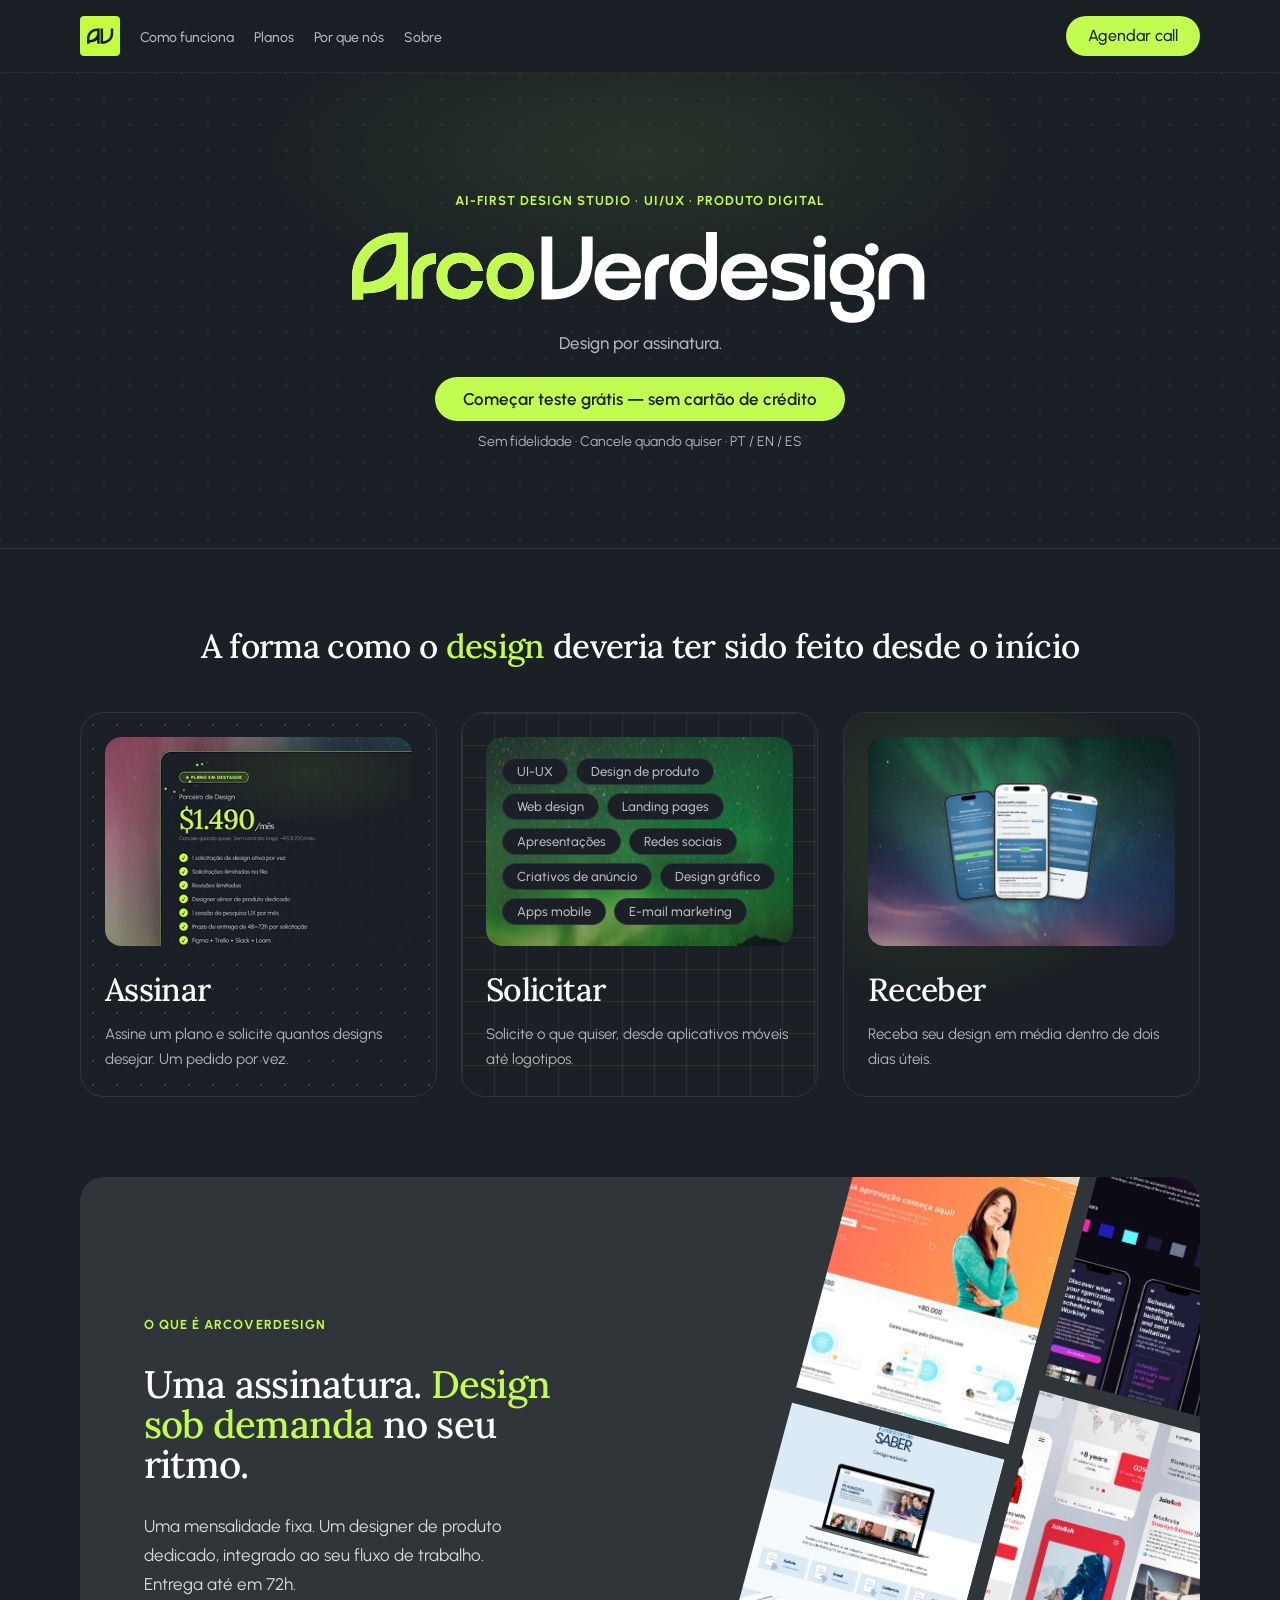
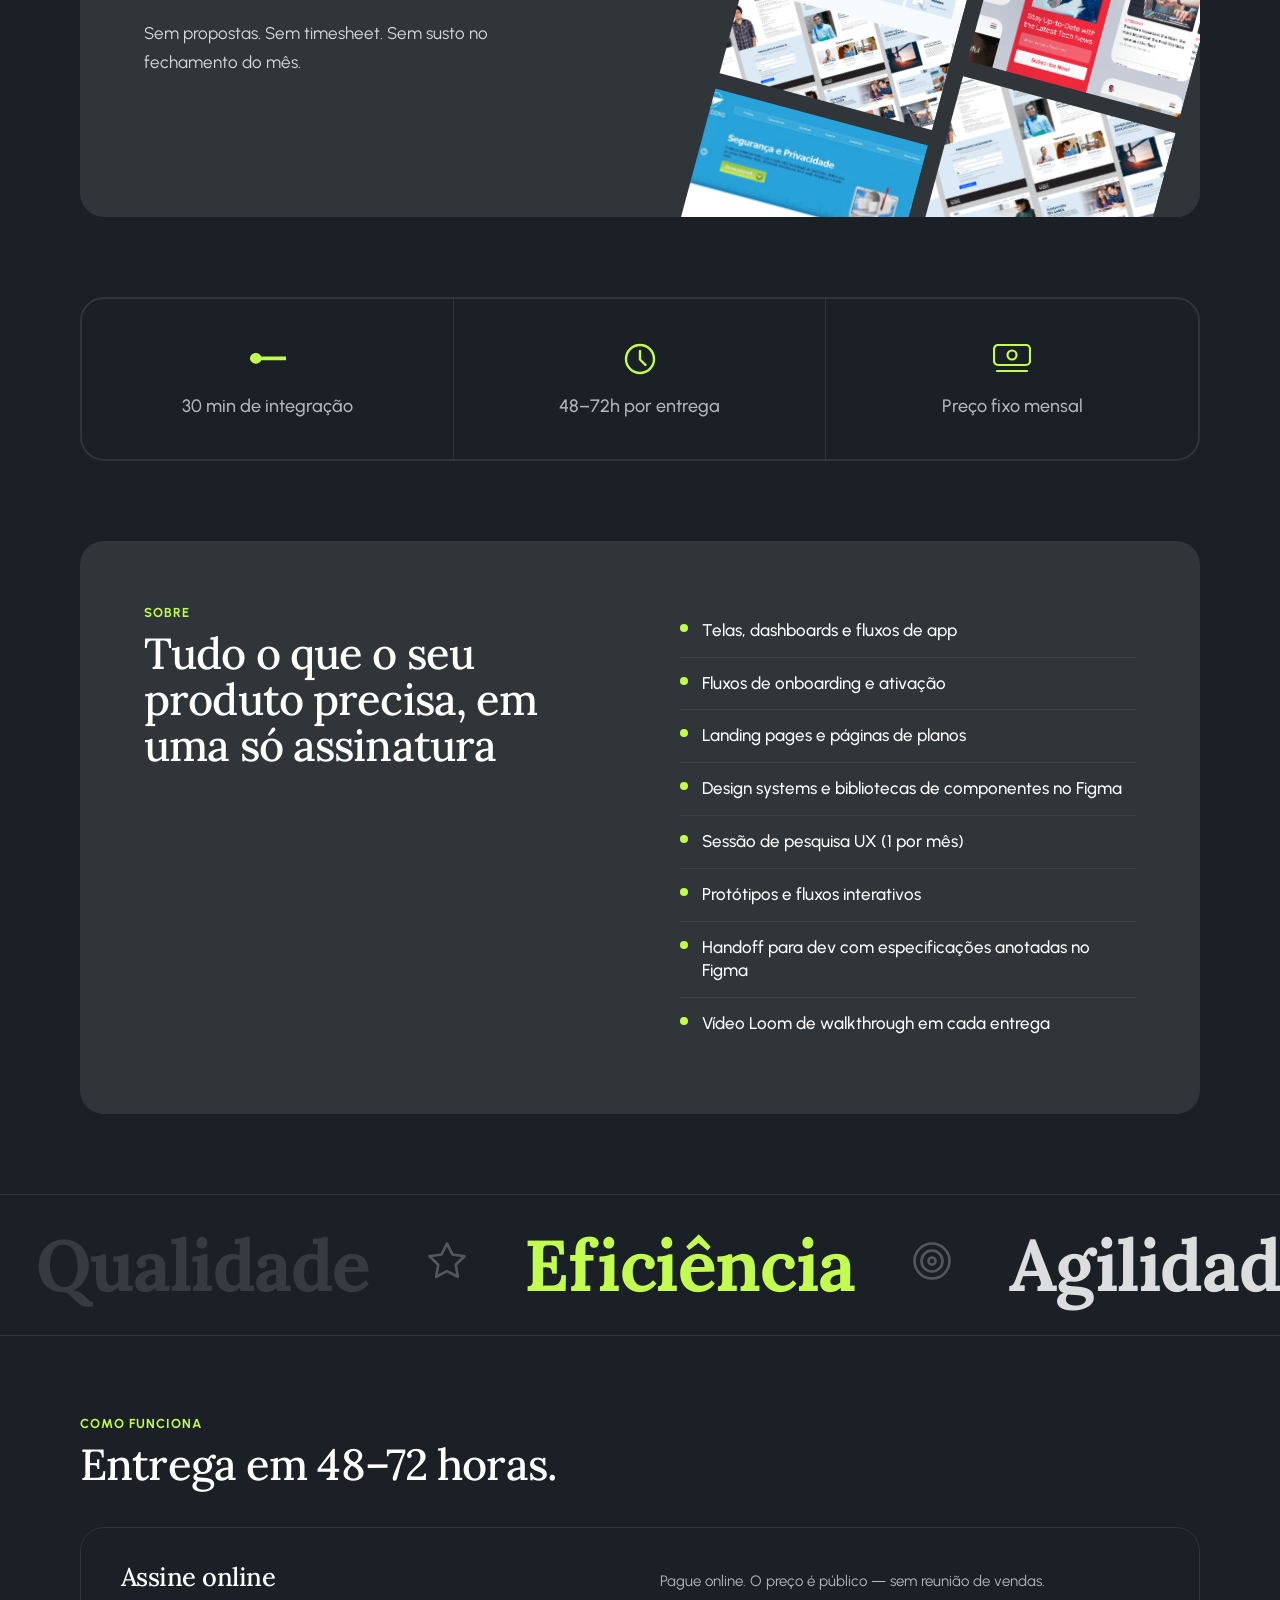
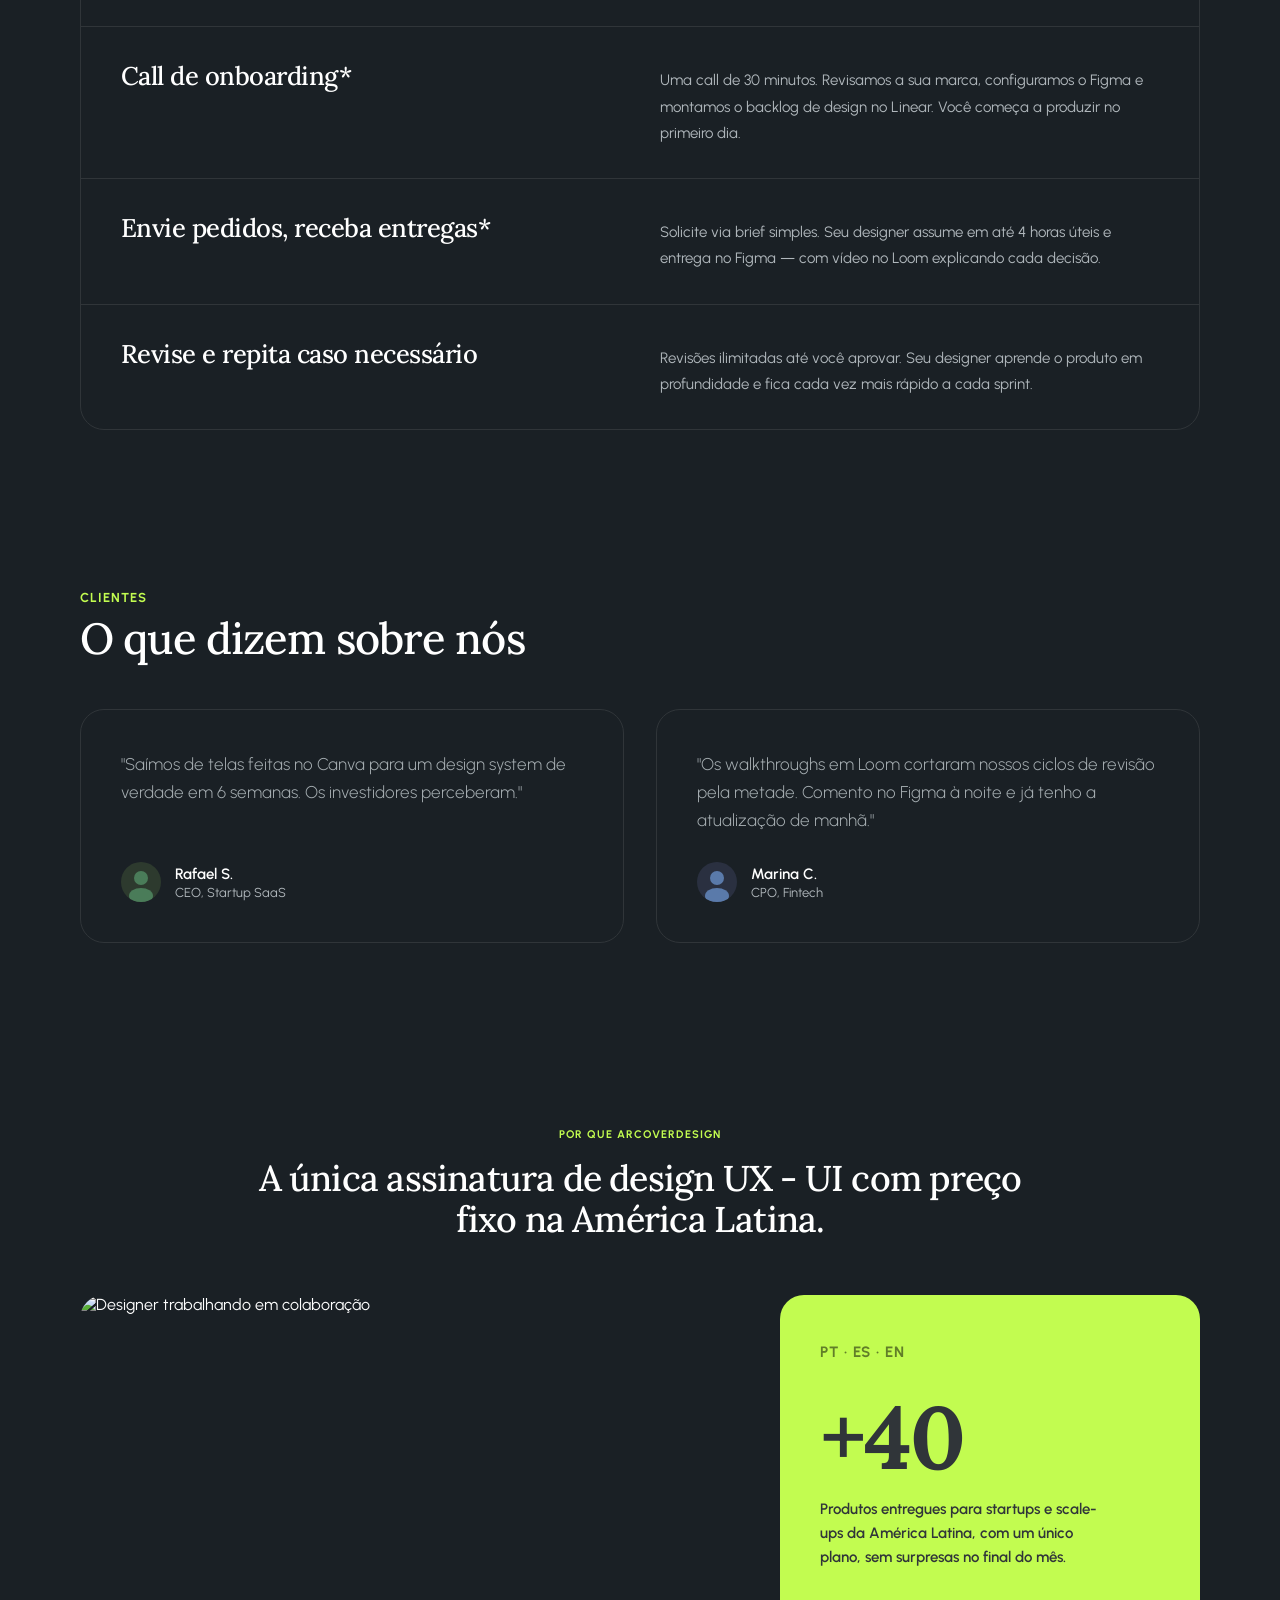
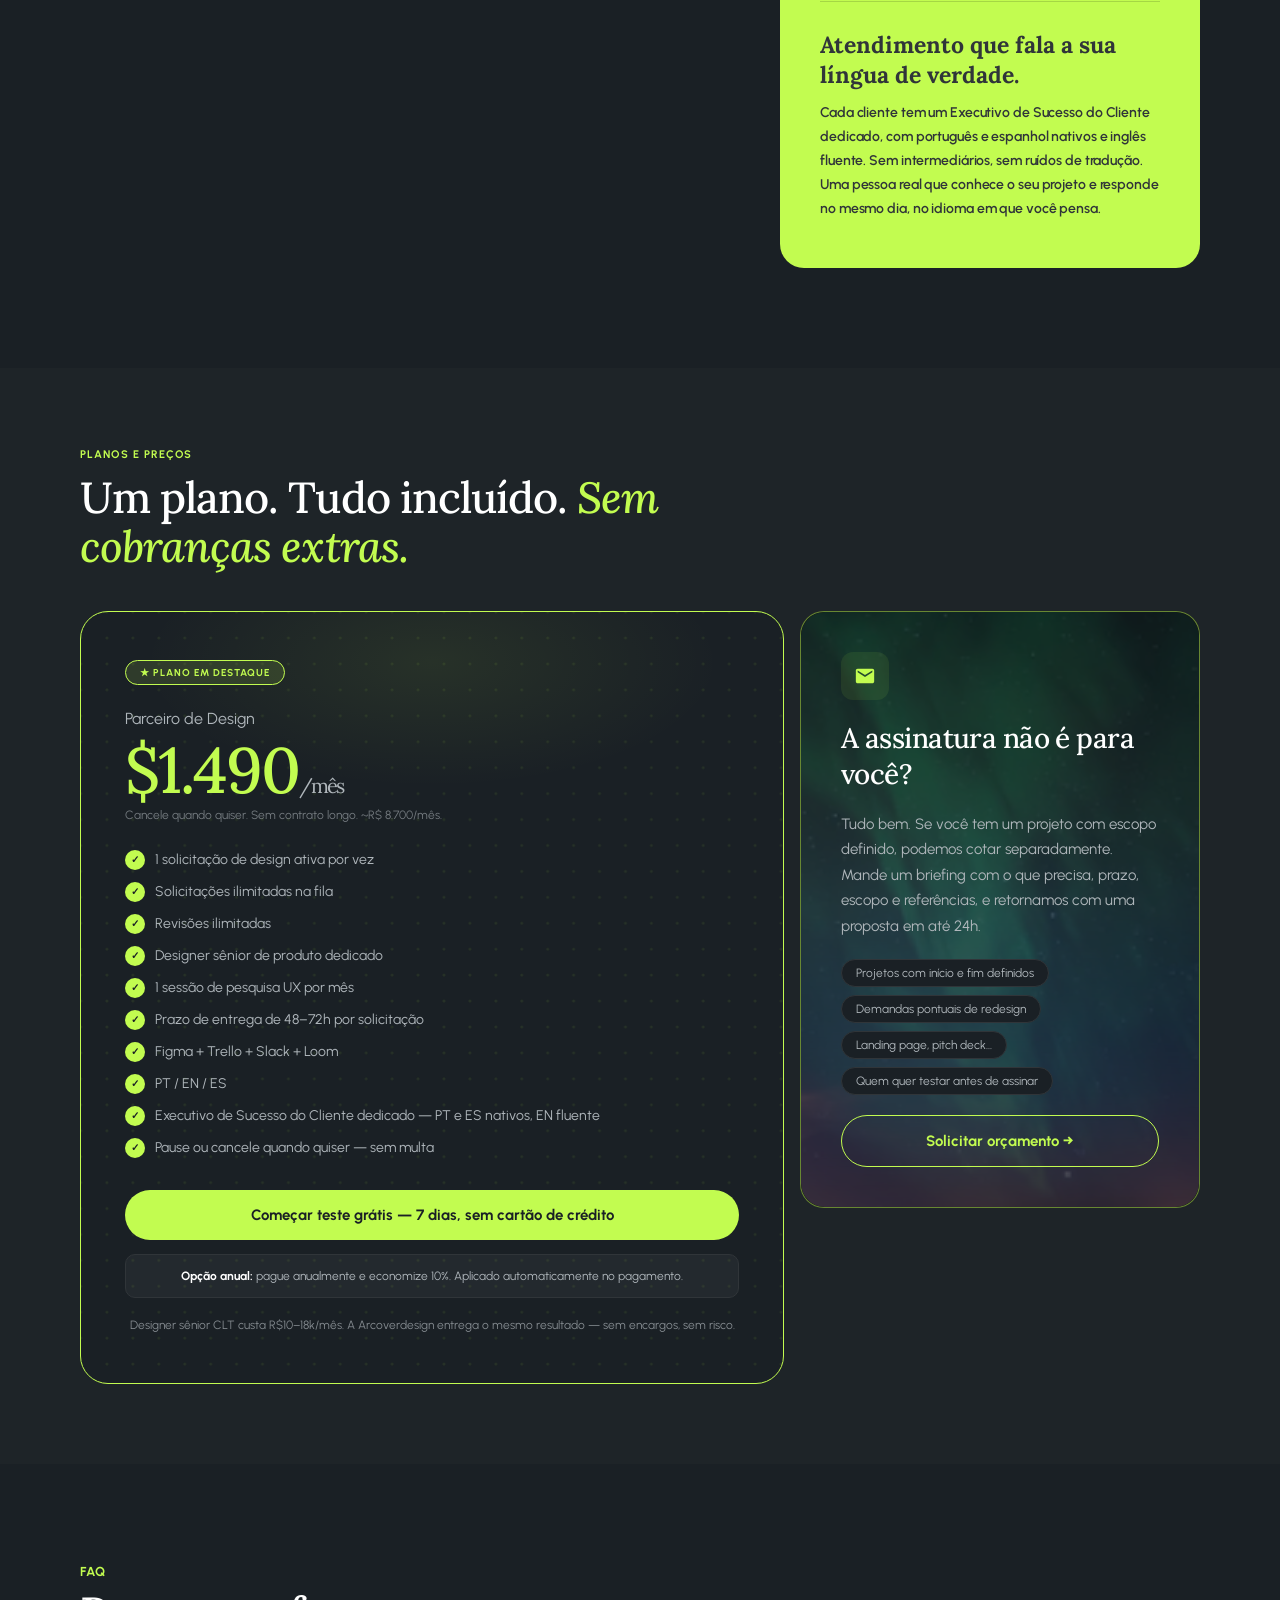
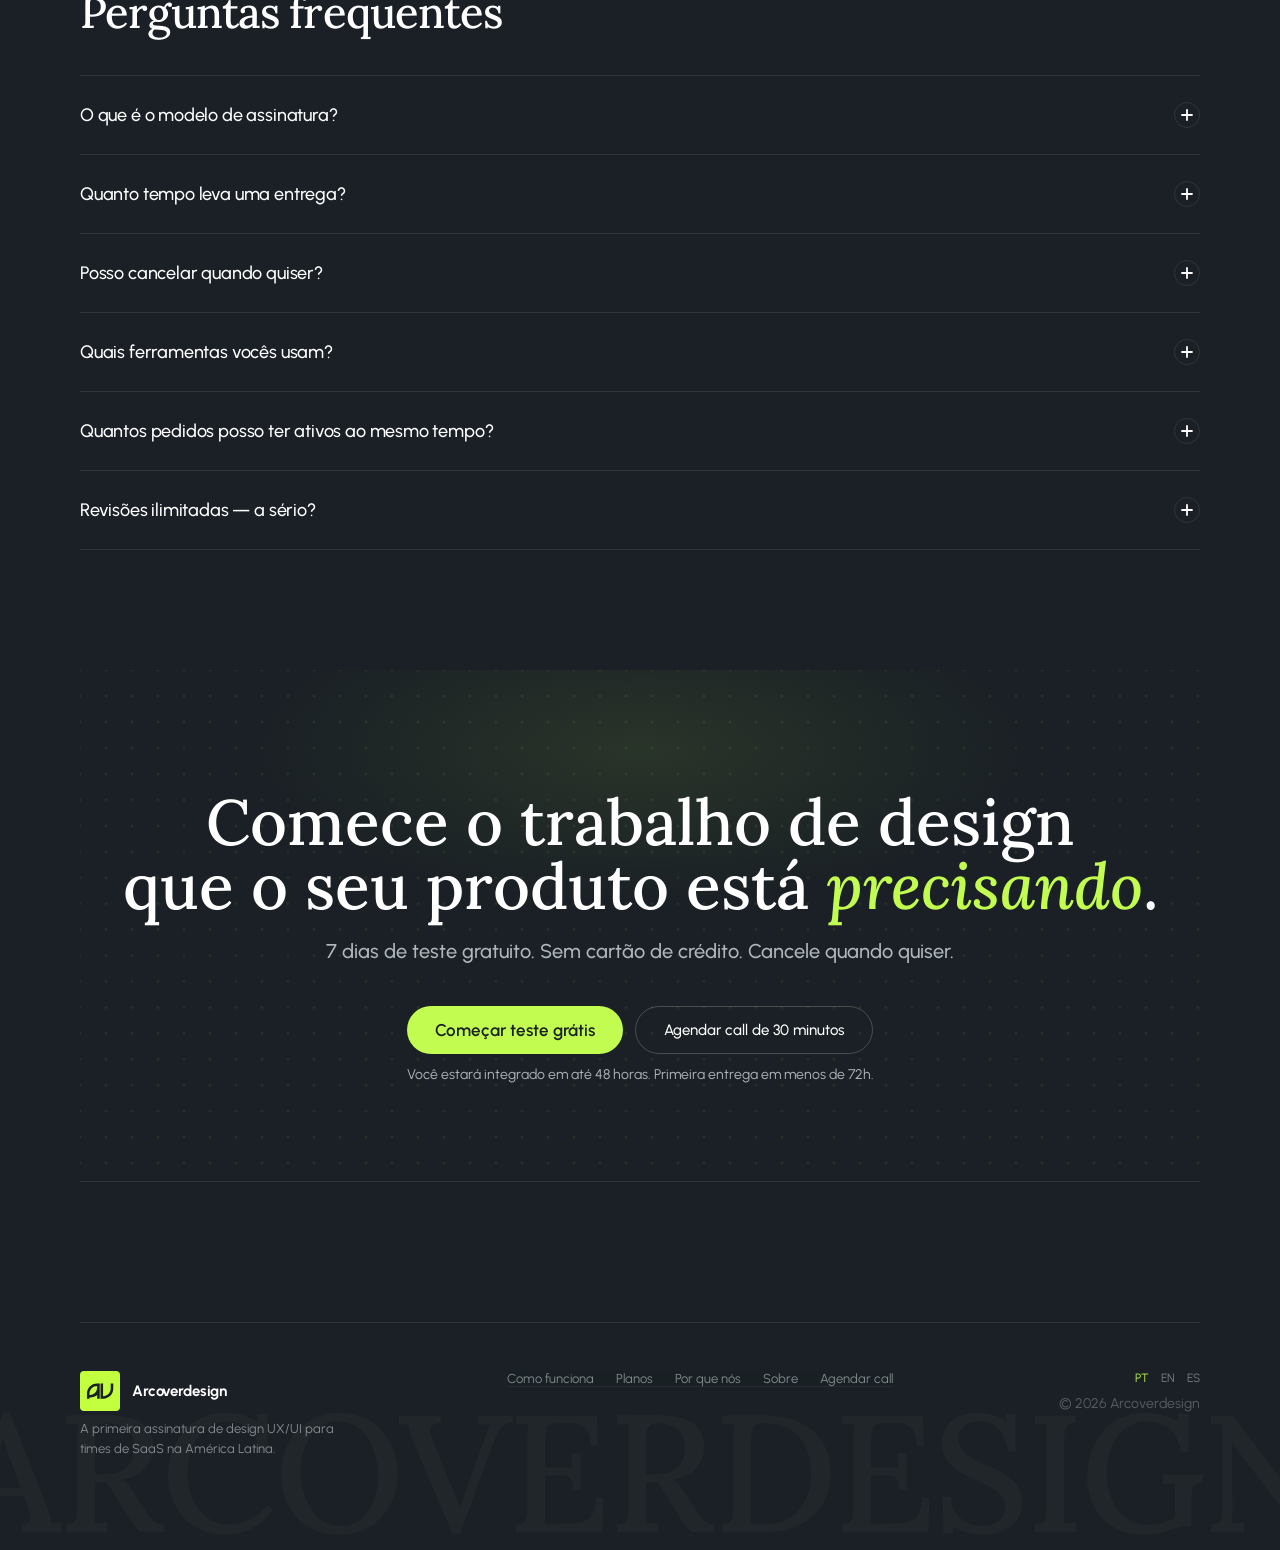
==== commit 6117b8a8: "feat: aurora effect on pricing-alt card, lime border, mobile/CTA polish, hide tools section - Add au" ====
--- a/arcoverdesign-v3.html
+++ b/arcoverdesign-v3.html
@@ -478,7 +478,7 @@
       /* Fix note text cut on mobile */
       .hero-note { white-space: normal !important; text-align: center; }
       /* CTA section padding */
-      .hero-box { padding: 80px 0 60px !important; }
+      .hero-box { padding: 80px 20px 60px !important; }
 
       /* Testimonials — single column */
       .test-grid { grid-template-columns: 1fr !important; gap: 16px !important; }
@@ -960,6 +960,12 @@
     .pricing-alt { background: var(--surface); border: 1px solid var(--border); border-radius: 28px; padding: 40px; display: flex; flex-direction: column; gap: 20px; position: relative; overflow: hidden; }
     .pricing-alt::before { display: none; }
     .pricing-alt > * { position: relative; z-index: 1; }
+    .pricing-alt .aurora-reveal { position: absolute !important; z-index: 0 !important; opacity: 0.45; border-radius: 24px; transition: opacity 0.6s ease; }
+    .pricing-alt:hover .aurora-reveal { opacity: 0.65; }
+    .pricing-alt:hover .aurora-reveal::before {
+      transform: scale(1.12) translate(3%, -3%);
+      filter: brightness(1.1) saturate(1.15);
+    }
     .alt-icon { width: 48px; height: 48px; background: rgba(194,252,80,.08); border-radius: 12px; display: flex; align-items: center; justify-content: center; }
     .alt-title { font-family: var(--font-title); font-size: 28px; font-weight: 500; letter-spacing: -.02em; color: var(--white); }
     .alt-desc { font-size: 15px; color: var(--muted); line-height: 1.7; font-family: var(--font-body); }
@@ -1098,12 +1104,14 @@
     @media (max-width: 768px) {
       .btn-hero {
         width: 100% !important;
+        max-width: 100% !important;
         justify-content: center !important;
         font-size: 15px !important;
         padding: 14px 20px !important;
       }
       .btn-white-outline { justify-content: center !important; }
       .hero-cta > div { width: 100%; }
+      .btn-lime-block { width: 80% !important; max-width: 360px !important; margin-left: auto !important; margin-right: auto !important; }
 
       /* Alt pricing card: use surface bg */
       .pricing-alt { background: var(--surface) !important; }
@@ -2553,7 +2561,7 @@
 
 
 <!-- ════════════ TOOLS ════════════ -->
-<div class="bg-alt" style="padding: 80px 0;">
+<div class="bg-alt" style="padding: 80px 0; display:none;">
   <div class="wrap">
     <div class="section-hdr r on">
       <span class="label">Stack de trabalho</span>
@@ -2662,11 +2670,12 @@
           <li><span class="chk">✓</span> Executivo de Sucesso do Cliente dedicado — PT e ES nativos, EN fluente</li>
           <li><span class="chk">✓</span> Pause ou cancele quando quiser — sem multa</li>
         </ul>
-        <a href="https://tally.so/r/mZ6YlE" class="btn-lime-block">Começar teste grátis — 7 dias, sem cartão de crédito</a>
+        <a href="https://form.typeform.com/to/Wvc9il7h" target="_blank" rel="noopener" class="btn-lime-block">Começar teste grátis — 7 dias, sem cartão de crédito</a>
         <div class="pricing-annual"><strong>Opção anual:</strong> pague anualmente e economize 10%. Aplicado automaticamente no pagamento.</div>
         <p class="pricing-footnote">Designer sênior CLT custa R$10–18k/mês. A Arcoverdesign entrega o mesmo resultado — sem encargos, sem risco.</p>
       </div>
-      <div class="pricing-alt rr on" style="border-radius: 24px; background-color: rgb(14, 18, 20);">
+      <div class="pricing-alt rr on" style="border-radius: 24px; background-color: rgb(14, 18, 20); border: 1px solid rgba(194, 252, 80, 0.5);">
+        <div class="aurora-reveal" style="--aurora-photo: url('assets/aurora-card3.png');" aria-hidden="true"></div>
         <div class="alt-icon">
           <svg width="22" height="22" viewBox="0 0 24 24" fill="none"><path d="M20 4H4C2.9 4 2 4.9 2 6V18C2 19.1 2.9 20 4 20H20C21.1 20 22 19.1 22 18V6C22 4.9 21.1 4 20 4ZM20 8L12 13L4 8V6L12 11L20 6V8Z" fill="#C2FC50"></path></svg>
         </div>
@@ -2678,7 +2687,7 @@
           <span class="alt-pill">Landing page, pitch deck…</span>
           <span class="alt-pill">Quem quer testar antes de assinar</span>
         </div>
-        <a href="https://tally.so/r/mZ6YlE" class="btn-outline-alt">Solicitar orçamento →</a>
+        <a href="https://form.typeform.com/to/Wvc9il7h" target="_blank" rel="noopener" class="btn-outline-alt">Solicitar orçamento →</a>
       </div>
     </div>
   </div>
@@ -2766,7 +2775,7 @@
       <p class="hero-sub">7 dias de teste gratuito. Sem cartão de crédito. Cancele quando quiser.</p>
       <div class="hero-cta">
         <div style="display:flex;gap:12px;flex-wrap:wrap;justify-content:center;">
-          <a href="https://tally.so/r/mZ6YlE" class="btn btn-hero">Começar teste grátis</a>
+          <a href="https://form.typeform.com/to/Wvc9il7h" target="_blank" rel="noopener" class="btn btn-hero">Começar teste grátis</a>
           <a href="#" onclick="openCalendly(event)" class="btn-white-outline">Agendar call de 30 minutos</a>
         </div>
         <p class="hero-note">Você estará integrado em até 48 horas. Primeira entrega em menos de 72h.</p>
@@ -2989,7 +2998,7 @@
 });
 </script>
 
-<!-- ═══ HERO LOGO — WORD SLOT ANIMATION ═══ -->
+<!-- ═══ HERO LOGO — ORGANIC BLOB ANIMATION ═══ -->
 <script>
 (function () {
   var svg = document.querySelector('#hero-title svg');
@@ -2997,49 +3006,42 @@
   if (window.matchMedia('(prefers-reduced-motion: reduce)').matches) return;
 
   var NS = 'http://www.w3.org/2000/svg';
-  var VH = 152;
 
   /*
-   * 4 segments [x, width] in the 960-wide viewBox:
-   *   A — Arco   0–315
-   *   B — ver  315–529
-   *   C — de   528–697  ← anchored pivot between "verde" and "design"
-   *   D — sign 697–960
+   * One green clip-rect that flows across the logo as a single blob.
+   * Each state is [leftX, rightX] in the 960-wide viewBox.
    *
-   * Transitions:
-   *   Arco   → ver    : A slides up,   B slides in from below
-   *   ver    → verde  : B stays,       C slides in from below
-   *   verde  → design : B fades out,   C stays,  D slides in from below
-   *   design → white  : C+D slide up
+   *   Arco   :   0 – 315
+   *   ver    : 315 – 529
+   *   verde  : 315 – 697   (extends right from ver)
+   *   design : 528 – 960   (left retracts, right extends)
+   *   exit   : 960 – 960   (left catches right → green collapses off right edge)
+   *
+   * Right edge leads with ease-out (arrives first, stretching forward).
+   * Left  edge follows with ease-in (trails behind, compressing to settle).
+   * This creates a natural stretch-and-contract between every word.
    */
-  var SEGS = [
-    [  0, 315],
-    [315, 214],
-    [528, 169],
-    [697, 263],
+  var STATES = [
+    [   0,   0 ],  /* initial: invisible          */
+    [   0, 315 ],  /* Arco                        */
+    [ 315, 529 ],  /* ver                         */
+    [ 315, 697 ],  /* verde                       */
+    [ 528, 960 ],  /* design                      */
+    [ 960, 960 ],  /* exit: collapses to right    */
   ];
-  var SEQUENCE = [
-    [1, 0, 0, 0],
-    [0, 1, 0, 0],
-    [0, 1, 1, 0],
-    [0, 0, 1, 1],
-    [0, 0, 0, 0],
-  ];
-  /* Which segment fades out (instead of sliding) when leaving each step */
-  var FADE_EXIT = [null, null, 1, null, null];
-
-  var SLIDE_MS = 460;
-  var HOLD_MS  = 1600;
-  var PAUSE_MS = 1200;
-
-  function easeOut(t) { return 1 - Math.pow(1 - t, 4); }
-  function easeIn(t)  { return t * t * t * t; }
+
+  var MOVE_MS  = 680;   /* blob transition duration    */
+  var HOLD_MS  = 1600;  /* hold time per word          */
+  var PAUSE_MS = 1300;  /* pause at all-white          */
+
+  function easeOut(t) { return 1 - Math.pow(1 - t, 4); }   /* leads  */
+  function easeIn(t)  { return t * t * t; }                 /* trails */
 
   /* ── Base SVG: all white ── */
   var basePaths = Array.from(svg.querySelectorAll('path'));
   basePaths.forEach(function (p) { p.setAttribute('fill', 'white'); });
 
-  /* ── Overlay SVG ── */
+  /* ── Single clipped green overlay ── */
   var over = svg.cloneNode(false);
   over.removeAttribute('style');
   over.removeAttribute('aria-label');
@@ -3047,34 +3049,25 @@
   over.setAttribute('overflow', 'hidden');
   over.style.cssText = 'position:absolute;top:0;left:0;width:100%;height:100%;pointer-events:none;overflow:hidden;';
 
-  var defs = document.createElementNS(NS, 'defs');
-  var yPos    = [VH, VH, VH, VH];
-  var yTarget = [VH, VH, VH, VH];
-  var aPos    = [1,  1,  1,  1];   /* current opacity per group */
-  var aTarget = [1,  1,  1,  1];
-
-  var groups = SEGS.map(function (seg, i) {
-    var cp = document.createElementNS(NS, 'clipPath');
-    cp.id  = '_sg' + i;
-    var r  = document.createElementNS(NS, 'rect');
-    r.setAttribute('x', seg[0]); r.setAttribute('y', 0);
-    r.setAttribute('width', seg[1]); r.setAttribute('height', VH);
-    cp.appendChild(r);
-    defs.appendChild(cp);
-
-    var g = document.createElementNS(NS, 'g');
-    g.setAttribute('clip-path', 'url(#_sg' + i + ')');
-    g.setAttribute('transform', 'translate(0,' + VH + ')');
-    basePaths.forEach(function (p) {
-      var c = p.cloneNode(true);
-      c.setAttribute('fill', '#C2FC50');
-      g.appendChild(c);
-    });
-    over.appendChild(g);
-    return g;
+  var defs     = document.createElementNS(NS, 'defs');
+  var cp       = document.createElementNS(NS, 'clipPath');
+  cp.id        = '_blob';
+  var clipRect = document.createElementNS(NS, 'rect');
+  clipRect.setAttribute('x', 0); clipRect.setAttribute('y', 0);
+  clipRect.setAttribute('width', 0); clipRect.setAttribute('height', 152);
+  cp.appendChild(clipRect);
+  defs.appendChild(cp);
+
+  var grp = document.createElementNS(NS, 'g');
+  grp.setAttribute('clip-path', 'url(#_blob)');
+  basePaths.forEach(function (p) {
+    var c = p.cloneNode(true);
+    c.setAttribute('fill', '#C2FC50');
+    grp.appendChild(c);
   });
 
-  over.prepend(defs);
+  over.appendChild(defs);
+  over.appendChild(grp);
 
   var wrap = document.createElement('div');
   wrap.style.cssText = 'position:relative;display:inline-block;overflow:hidden;';
@@ -3083,94 +3076,75 @@
   wrap.appendChild(svg);
   wrap.appendChild(over);
 
-  function snapTo(i, y) {
-    yPos[i] = y;
-    groups[i].setAttribute('transform', 'translate(0,' + y + ')');
+  /* ── Clip state ── */
+  var curL = 0, curR = 0;
+
+  function applyClip(l, r) {
+    curL = l; curR = r;
+    var x = Math.max(0, l);
+    var w = Math.max(0, r - l);
+    clipRect.setAttribute('x', x);
+    clipRect.setAttribute('width', w);
   }
 
-  function animateAll(onDone) {
-    var fromY = yPos.slice();
-    var toY   = yTarget.slice();
-    var fromA = aPos.slice();
-    var toA   = aTarget.slice();
+  function moveTo(state, ms, onDone) {
+    var fromL = curL, fromR = curR;
+    var toL   = state[0], toR = state[1];
     var t0    = null;
 
     requestAnimationFrame(function tick(ts) {
       if (!t0) t0 = ts;
-      var t = Math.min((ts - t0) / SLIDE_MS, 1);
-
-      for (var i = 0; i < 4; i++) {
-        /* position */
-        var fy = fromY[i], ty = toY[i];
-        if (fy !== ty) {
-          var easeY = fy > 0 ? easeOut(t) : easeIn(t);
-          var y = fy + (ty - fy) * easeY;
-          yPos[i] = y;
-          groups[i].setAttribute('transform', 'translate(0,' + y + ')');
-        }
-        /* opacity */
-        var fa = fromA[i], ta = toA[i];
-        if (fa !== ta) {
-          var a = fa + (ta - fa) * t;   /* linear fade */
-          aPos[i] = a;
-          groups[i].style.opacity = String(a);
-        }
-      }
+      var t  = Math.min((ts - t0) / ms, 1);
+
+      /* Right edge: leads with ease-out (expands / arrives first) */
+      var newR = toR !== fromR
+        ? fromR + (toR - fromR) * easeOut(t)
+        : fromR;
+
+      /* Left edge: trails with ease-in (releases / follows last) */
+      var newL = toL !== fromL
+        ? fromL + (toL - fromL) * easeIn(t)
+        : fromL;
+
+      applyClip(newL, newR);
 
       if (t < 1) {
         requestAnimationFrame(tick);
       } else {
-        for (var j = 0; j < 4; j++) {
-          yPos[j] = toY[j];
-          aPos[j] = toA[j];
-          /* reset faded-out segments back below viewport */
-          if (toA[j] === 0) {
-            snapTo(j, VH);
-            groups[j].style.opacity = '1';
-            aPos[j] = aTarget[j] = 1;
-          }
-        }
+        applyClip(toL, toR);
         if (onDone) onDone();
       }
     });
   }
 
-  var step = 0;
-
-  function runStep() {
-    var prev     = step > 0 ? SEQUENCE[step - 1] : [0, 0, 0, 0];
-    var next     = SEQUENCE[step];
-    var fadeIdx  = FADE_EXIT[step]; /* segment that fades instead of sliding this step */
-
-    for (var i = 0; i < 4; i++) {
-      if (next[i] && prev[i]) {
-        yTarget[i] = 0;              /* stays visible, no movement */
-      } else if (next[i]) {
-        snapTo(i, VH);
-        groups[i].style.opacity = '1';
-        aPos[i] = aTarget[i] = 1;
-        yTarget[i] = 0;             /* slides in from below */
-      } else if (prev[i] && i === fadeIdx) {
-        yTarget[i] = 0;             /* stays in place… */
-        aTarget[i] = 0;             /* …but fades out  */
-      } else if (prev[i]) {
-        yTarget[i] = -VH;           /* slides out upward */
-      } else {
-        snapTo(i, VH);
-        yTarget[i] = VH;            /* stays hidden */
-      }
-    }
-
-    var isLast   = step === SEQUENCE.length - 1;
-    var nextStep = (step + 1) % SEQUENCE.length;
-
-    animateAll(function () {
-      step = nextStep;
-      setTimeout(runStep, HOLD_MS + (isLast ? PAUSE_MS : 0));
+  /* ── Sequence ── */
+  var seq = [
+    { state: 1, hold: HOLD_MS  },  /* Arco   */
+    { state: 2, hold: HOLD_MS  },  /* ver    */
+    { state: 3, hold: HOLD_MS  },  /* verde  */
+    { state: 4, hold: HOLD_MS  },  /* design */
+    { state: 5, hold: PAUSE_MS },  /* exit   */
+  ];
+  var idx = 0;
+
+  function run() {
+    var s = seq[idx];
+    moveTo(STATES[s.state], MOVE_MS, function () {
+      setTimeout(function () {
+        if (s.state === 5) {
+          /* reset invisibly, then restart */
+          applyClip(0, 0);
+          idx = 0;
+          setTimeout(run, 80);
+        } else {
+          idx++;
+          run();
+        }
+      }, s.hold);
     });
   }
 
-  setTimeout(runStep, 800);
+  setTimeout(run, 800);
 })();
 </script>
 
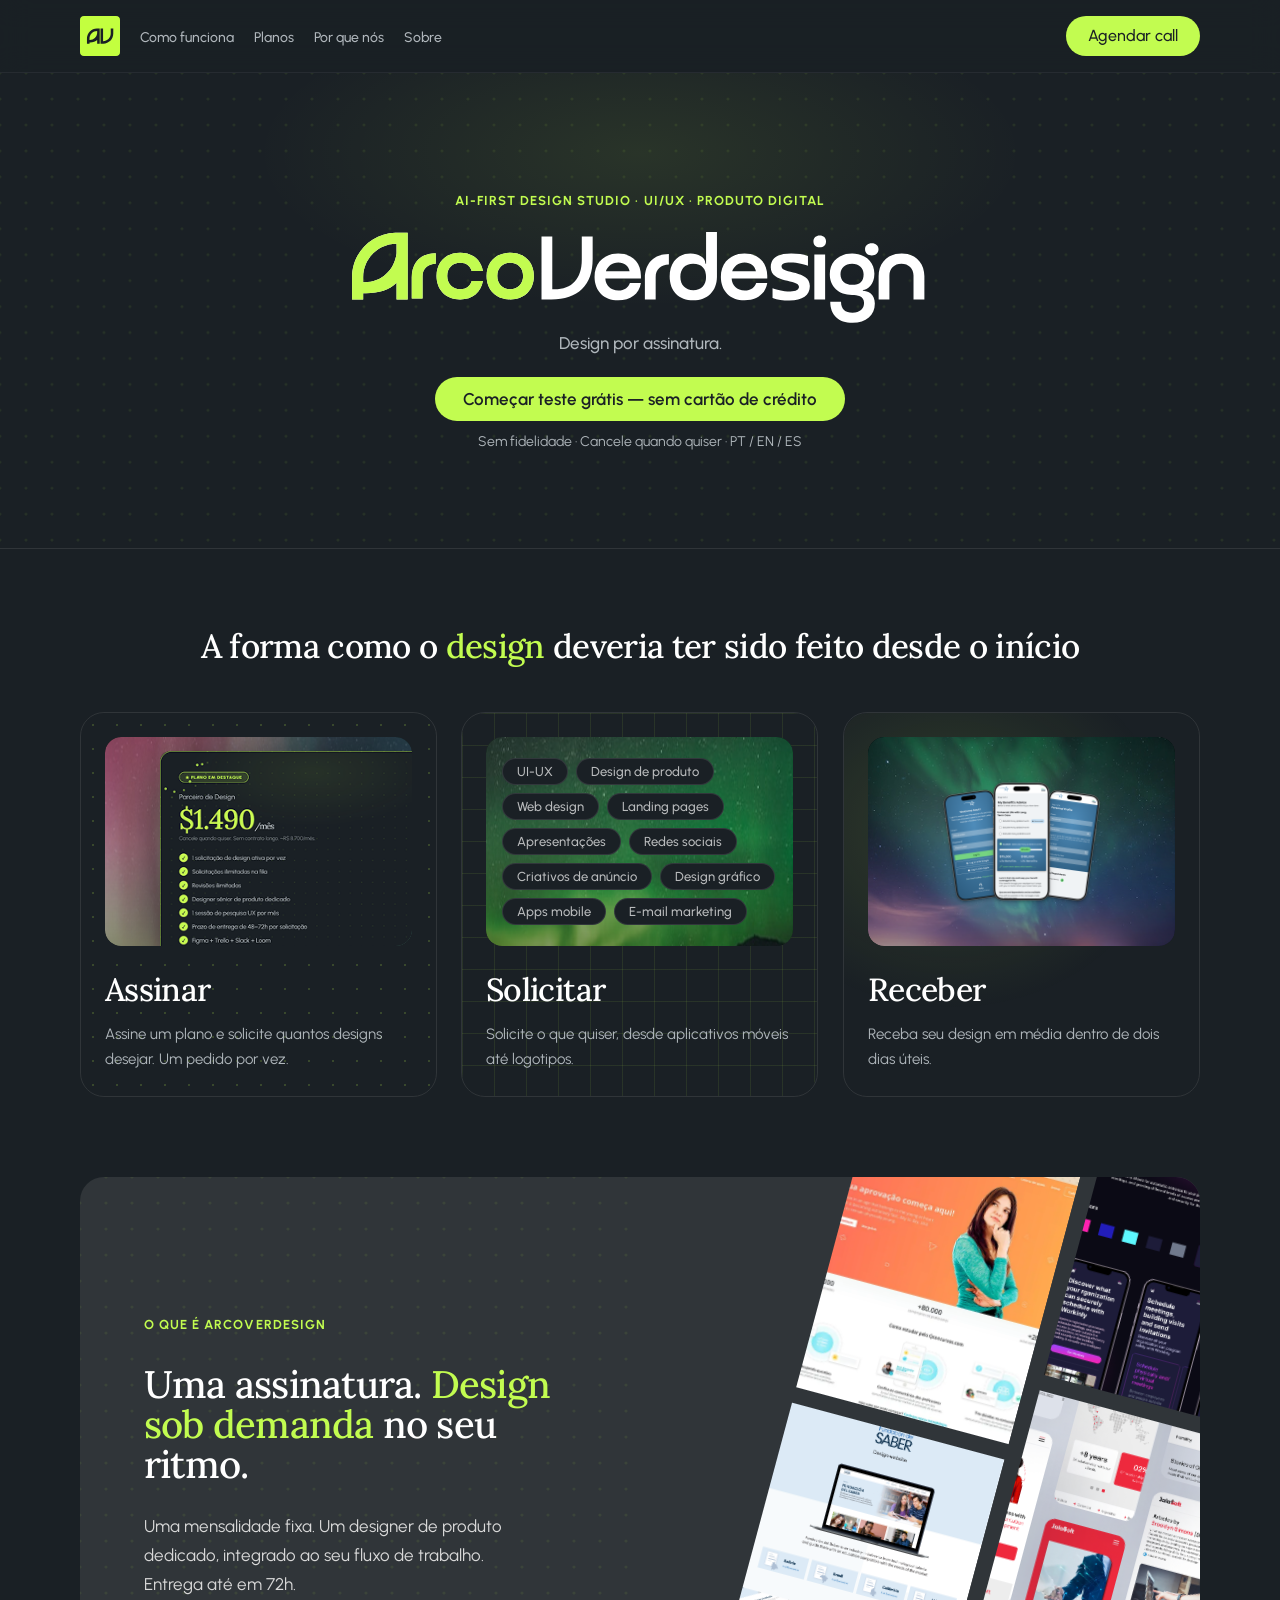
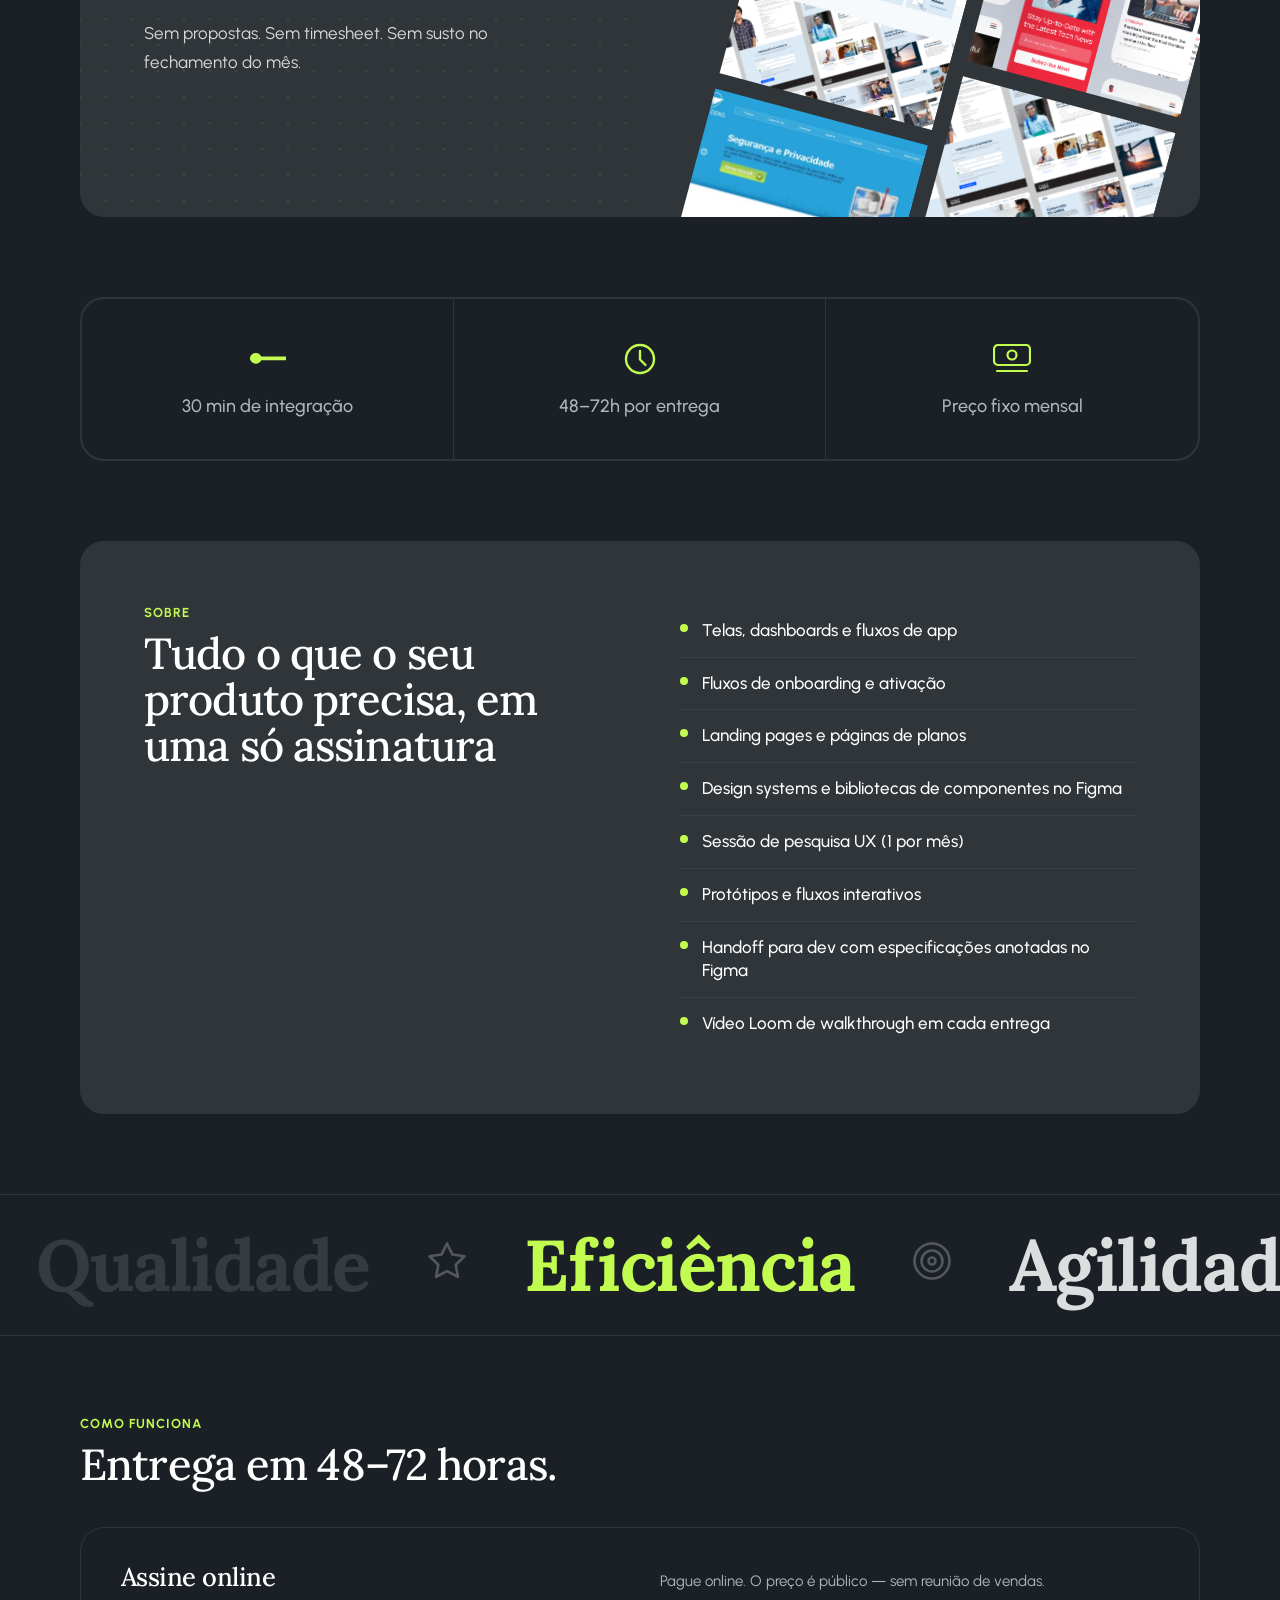
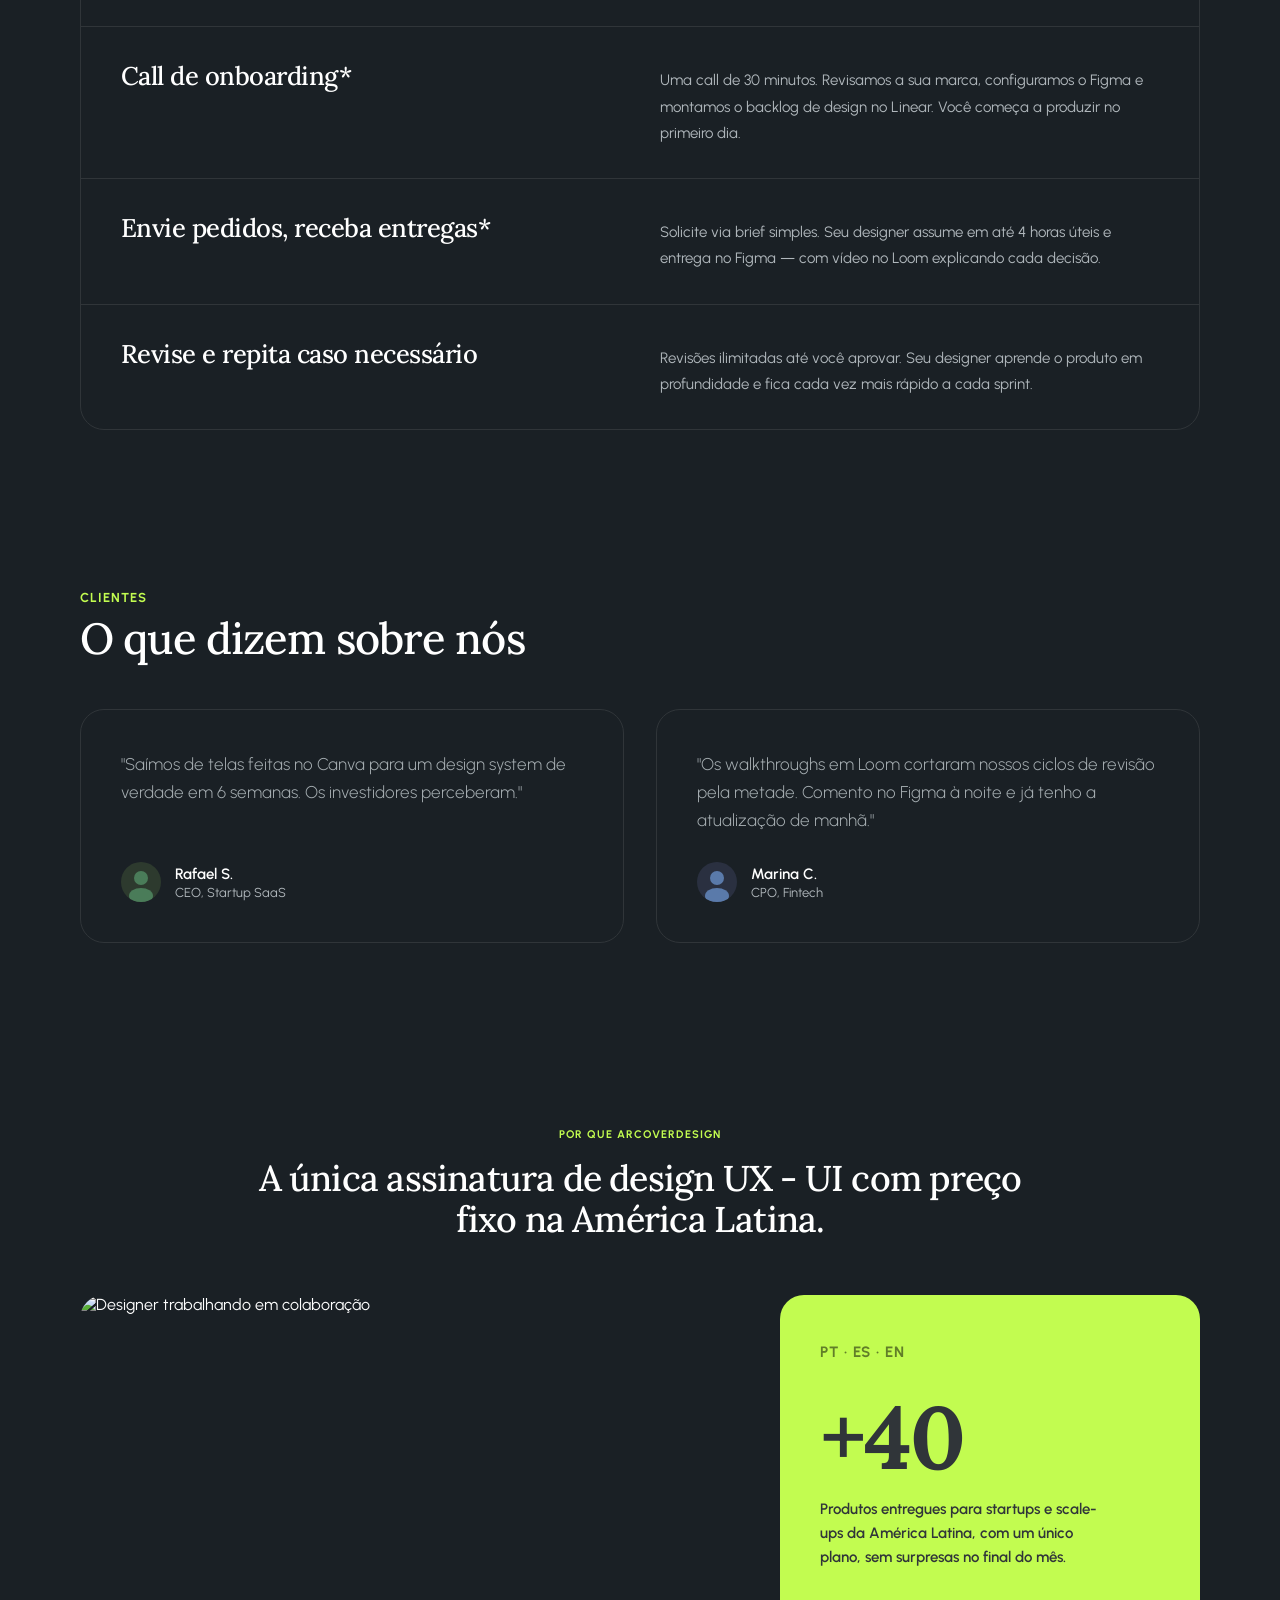
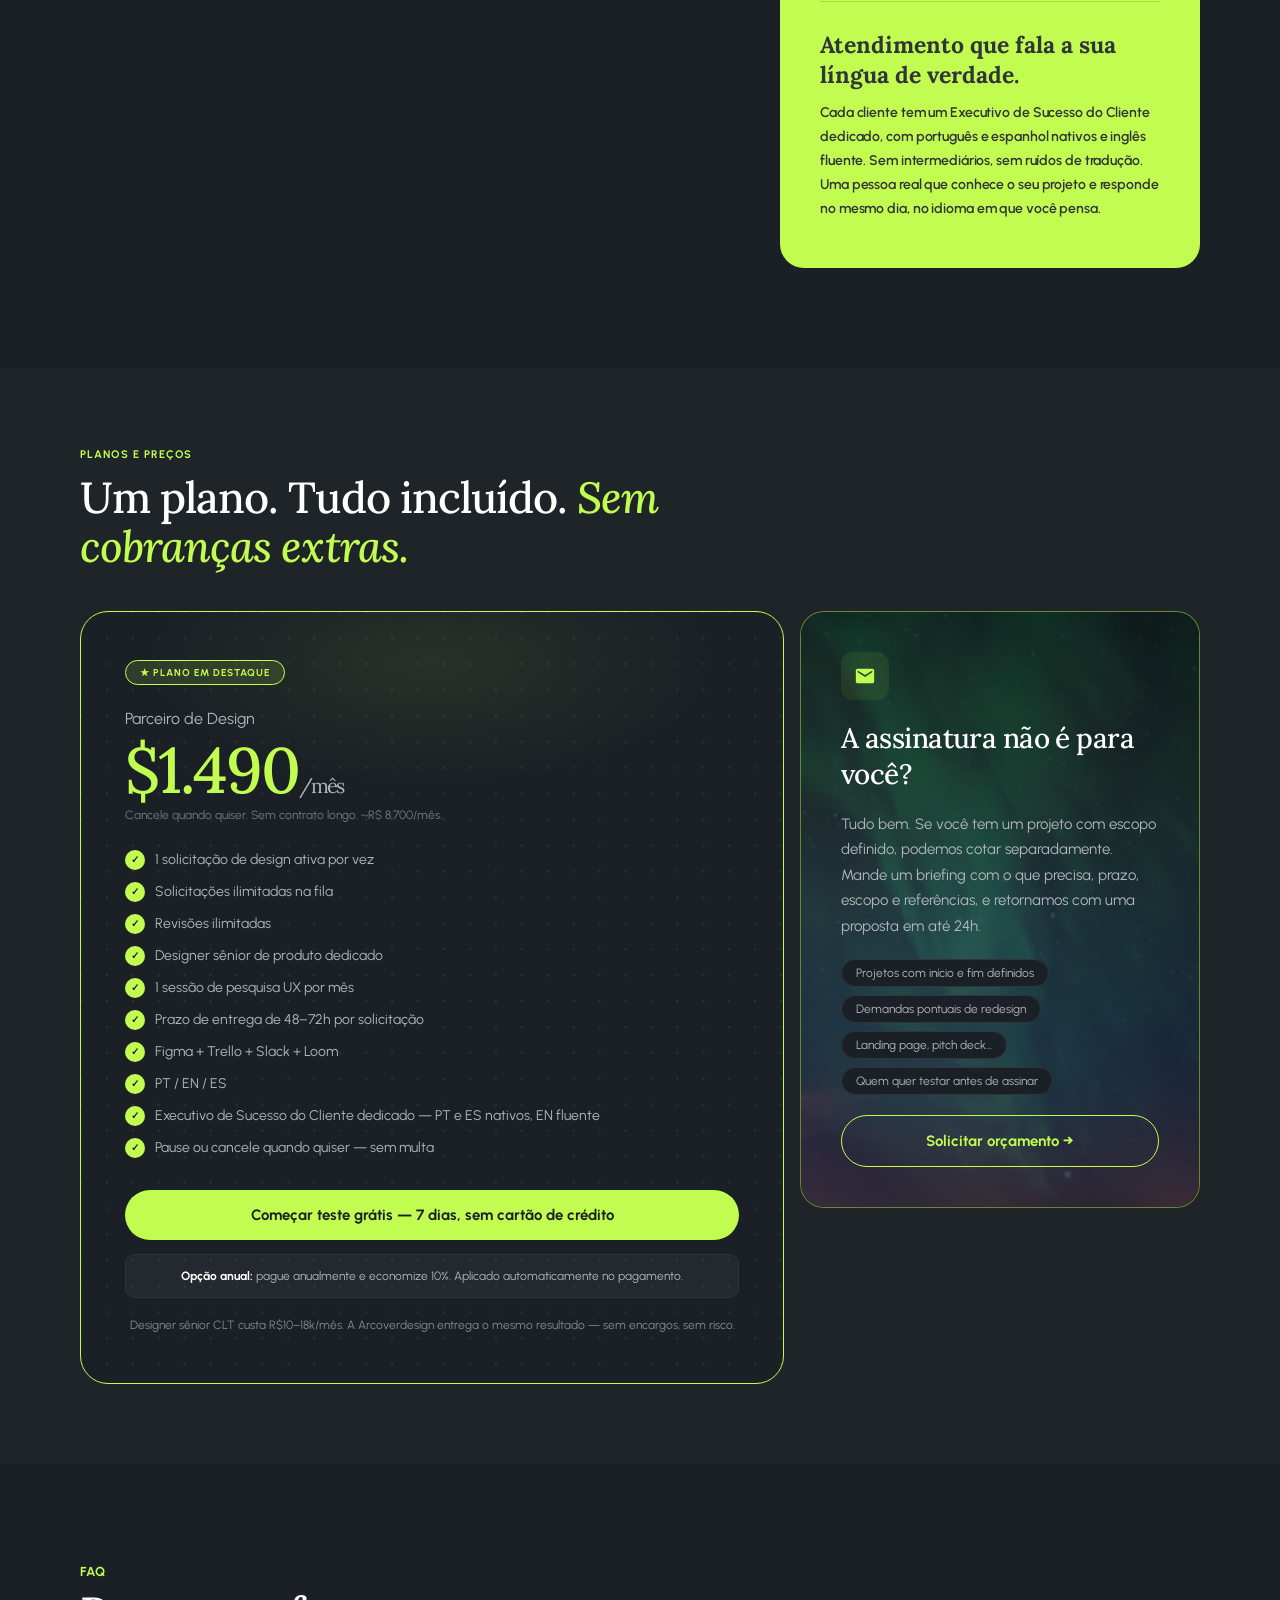
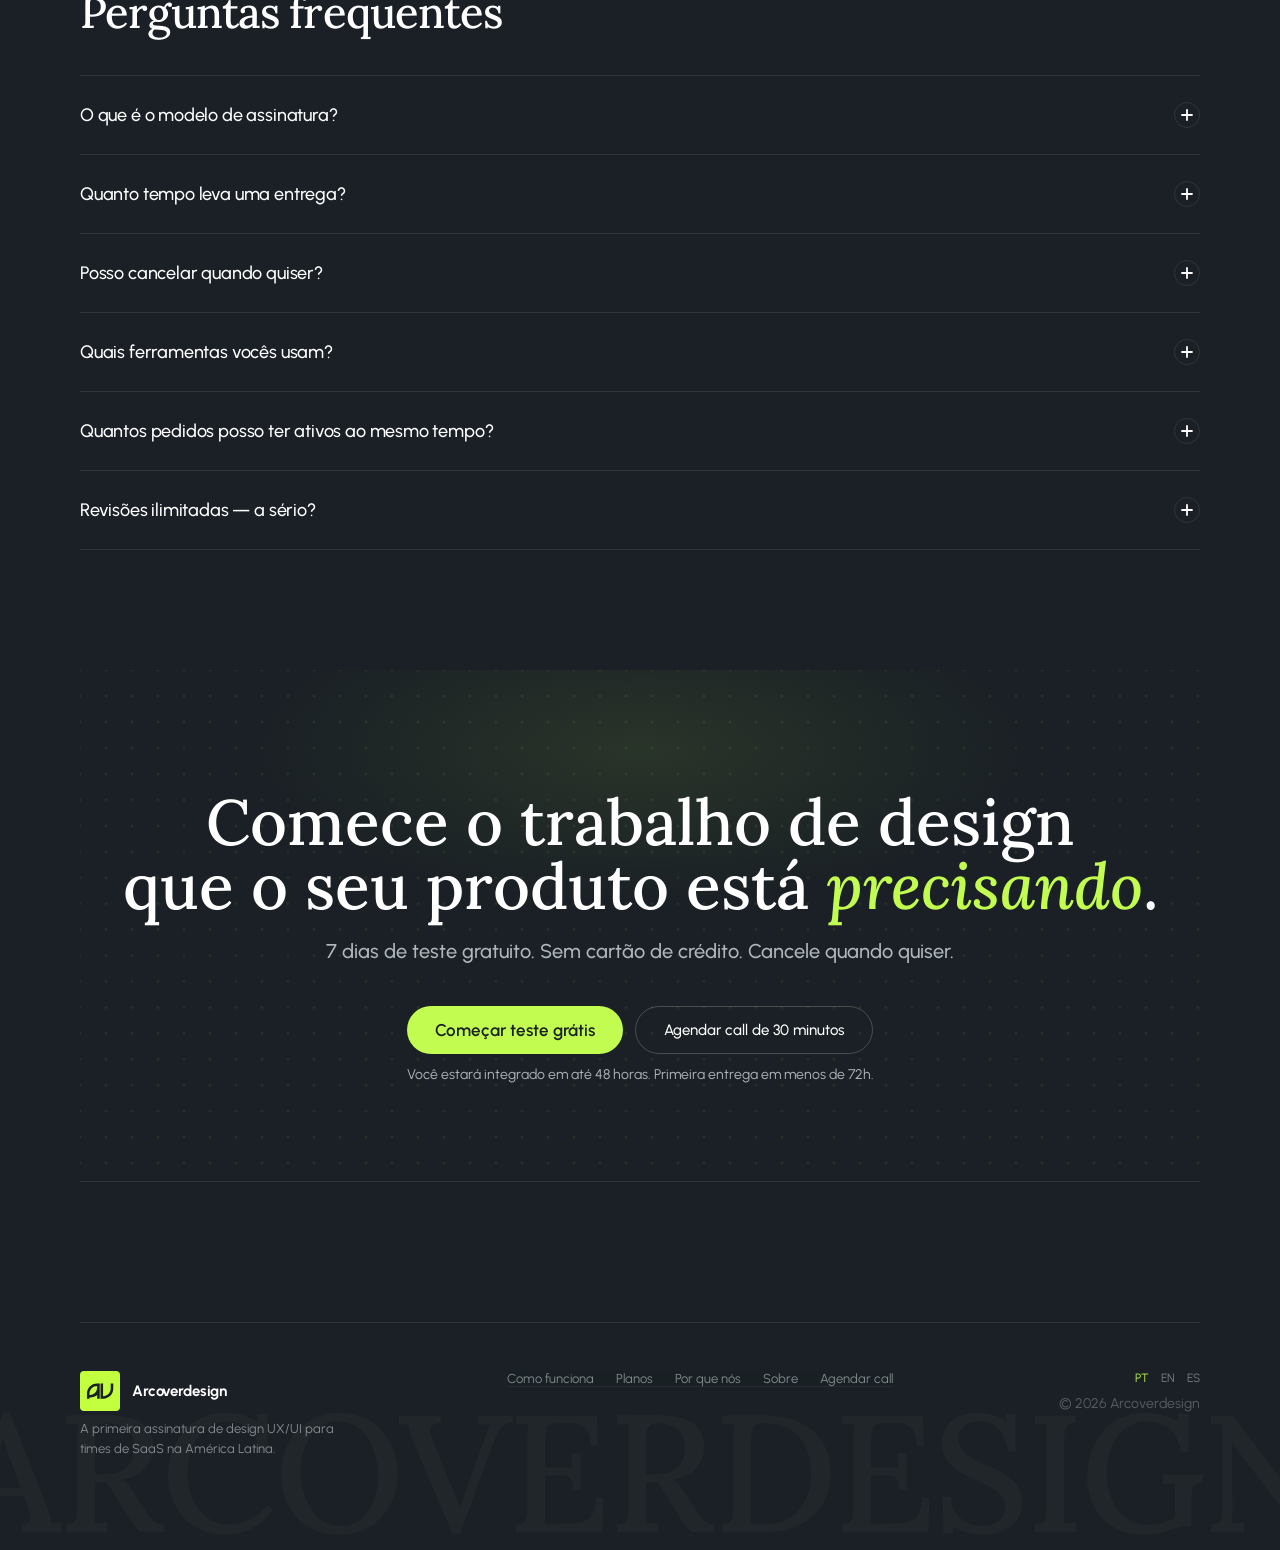
==== commit 27433fb8: "feat: dot grid animation on 'O que é Arcoverdesign' section Co-Authored-By: Claude Sonnet 4.6 <norep" ====
--- a/arcoverdesign-v3.html
+++ b/arcoverdesign-v3.html
@@ -640,6 +640,7 @@
       overflow: hidden;
       display: grid; grid-template-columns: 1fr 1fr;
       min-height: 640px;
+      position: relative;
     }
     .feature-content {
       padding: 72px 64px;
@@ -2365,14 +2366,15 @@
 <!-- ════════════ WHAT IS ARCOVERDESIGN ════════════ -->
 <section class="sec sec-top" id="why-us">
   <div class="wrap">
-    <div class="feature-box">
-      <div class="feature-content">
+    <div class="feature-box" data-dot-grid="" style="position:relative;overflow:hidden;">
+      <canvas class="dot-grid-canvas" style="position:absolute;top:0;left:0;width:100%;height:100%;pointer-events:none;z-index:0;"></canvas>
+      <div class="feature-content" style="position:relative;z-index:1;">
         <p class="eyebrow" style="margin-bottom:4px;">O que é Arcoverdesign</p>
         <h2 class="feature-title">Uma assinatura. <span style="color:var(--accent)">Design sob demanda</span> no seu ritmo.</h2>
         <p class="feature-desc">Uma mensalidade fixa. Um designer de produto dedicado, integrado ao seu fluxo de trabalho. Entrega até em 72h.</p>
         <p class="feature-desc" style="margin-top: -8px;">Sem propostas. Sem timesheet. Sem susto no fechamento do mês.</p>
       </div>
-      <div class="feature-visual">
+      <div class="feature-visual" style="position:relative;z-index:1;">
         <div class="mock-wrap">
           <div class="mock-cols">
             <div class="mock-col shift">
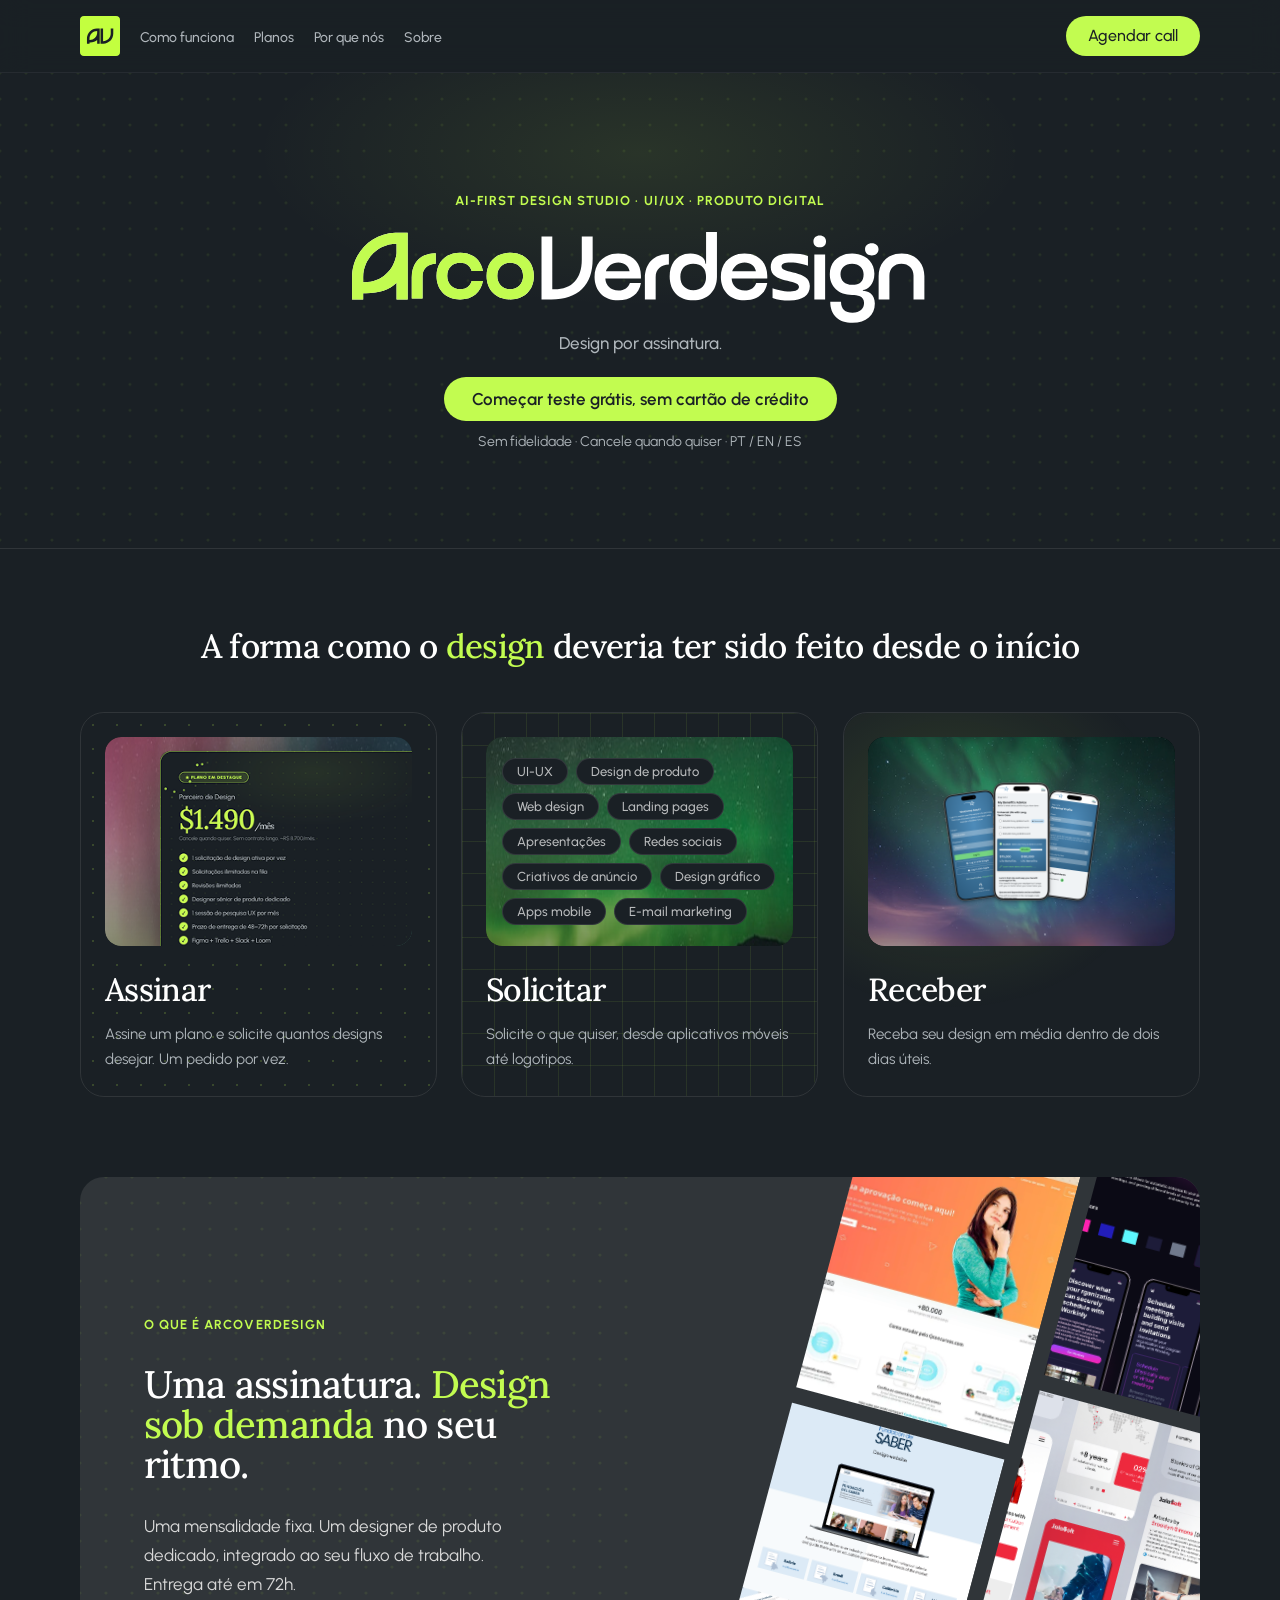
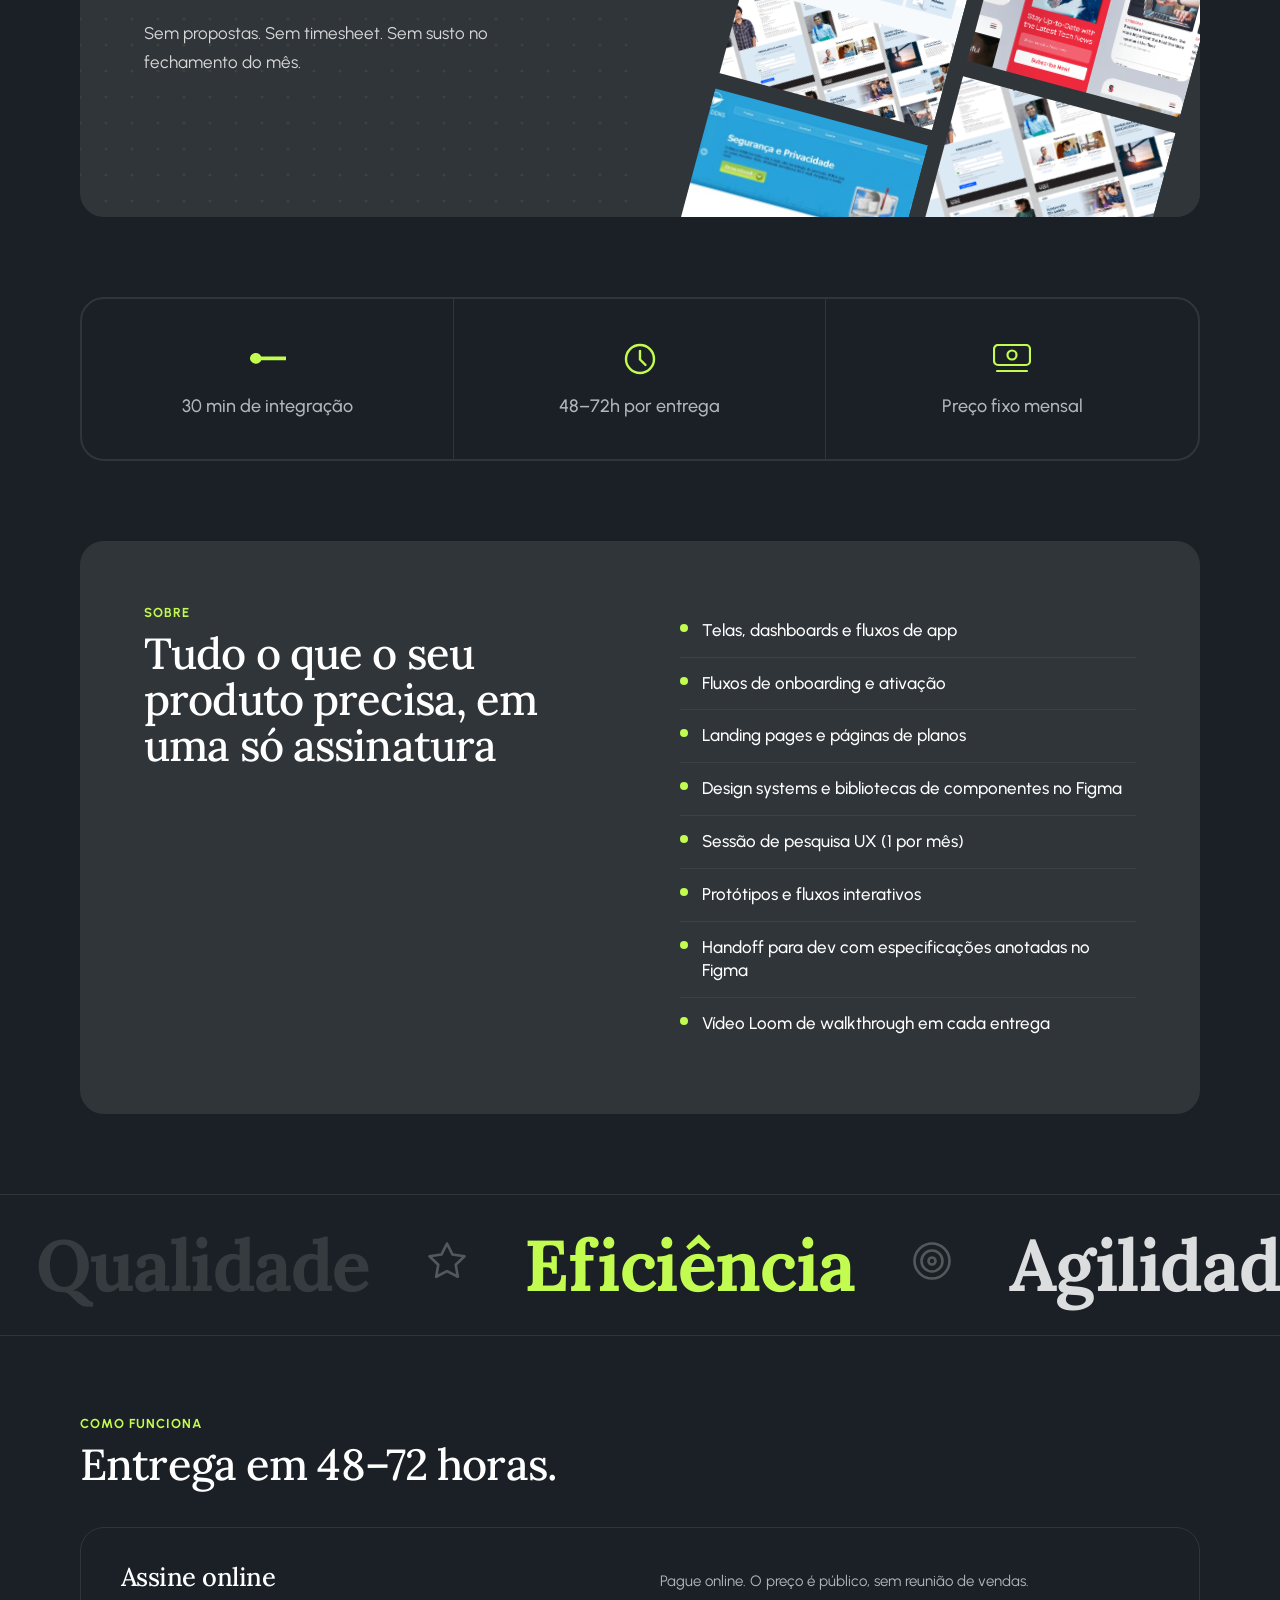
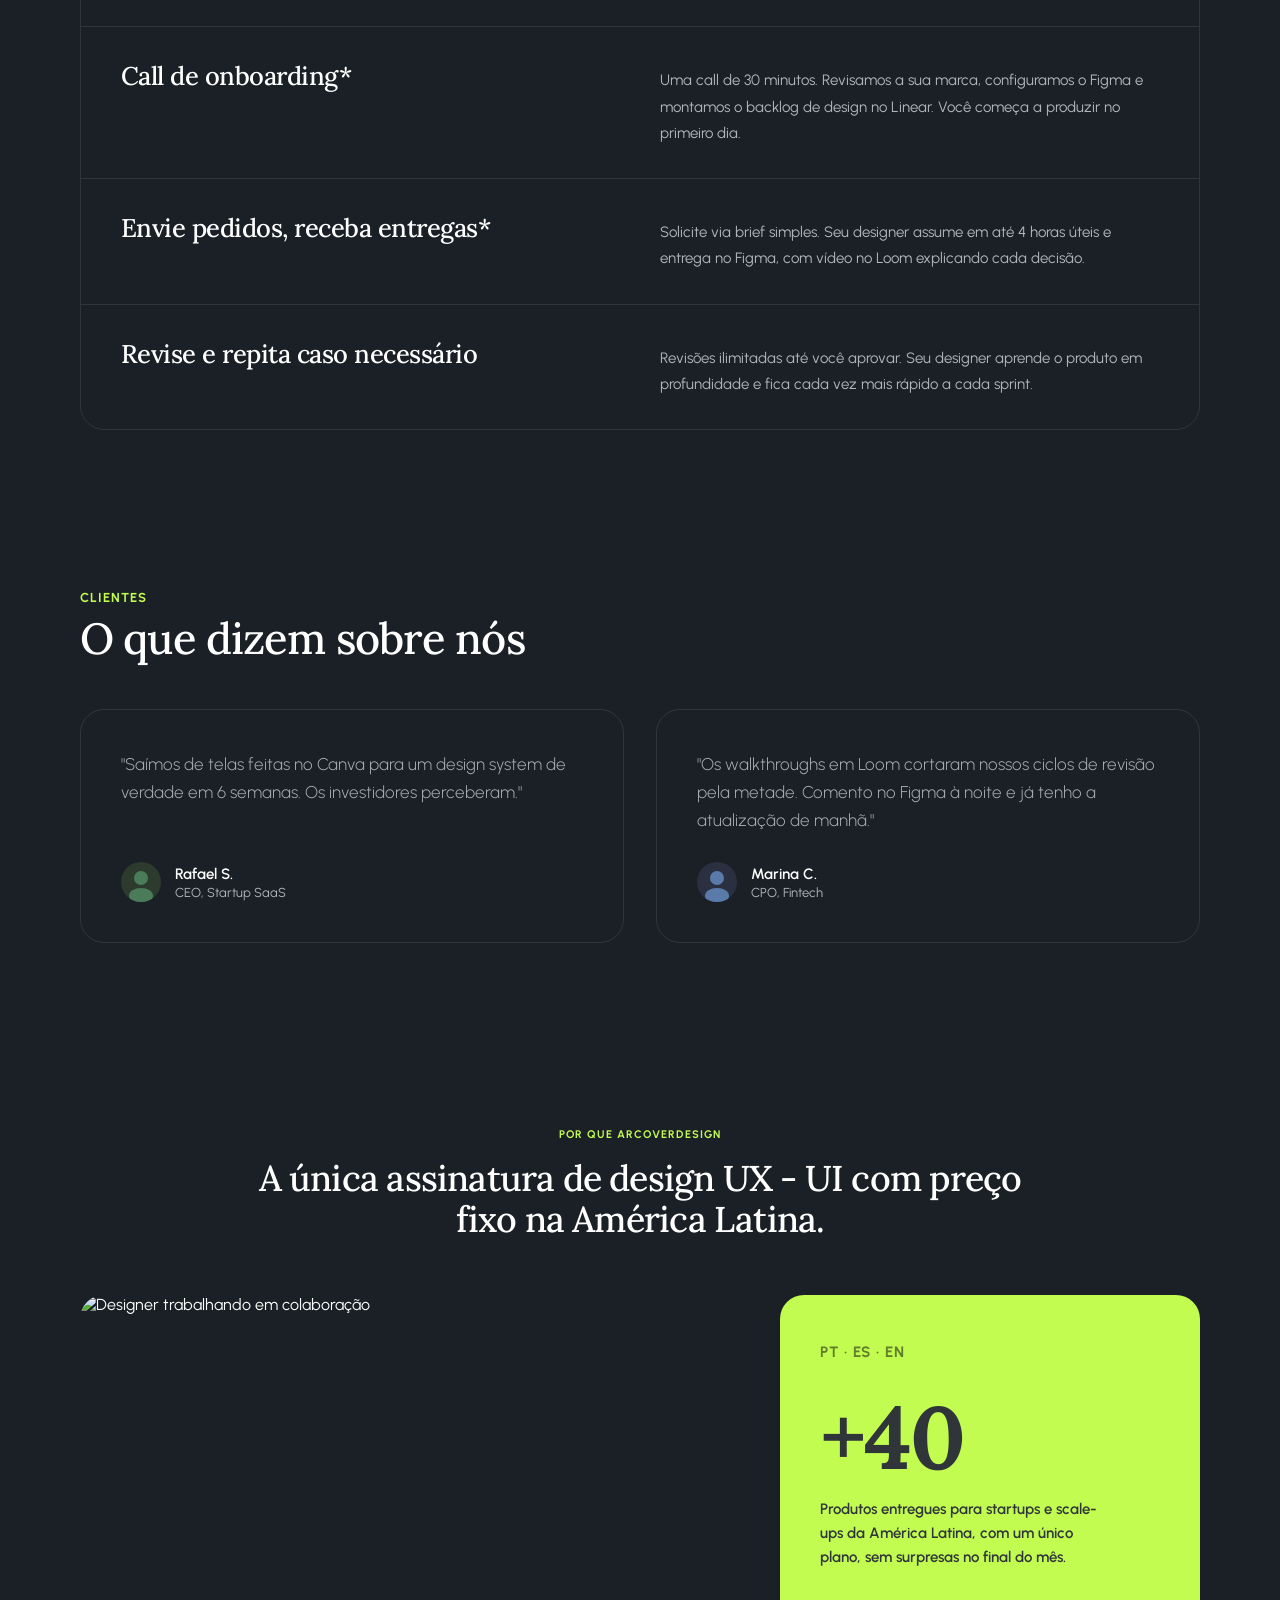
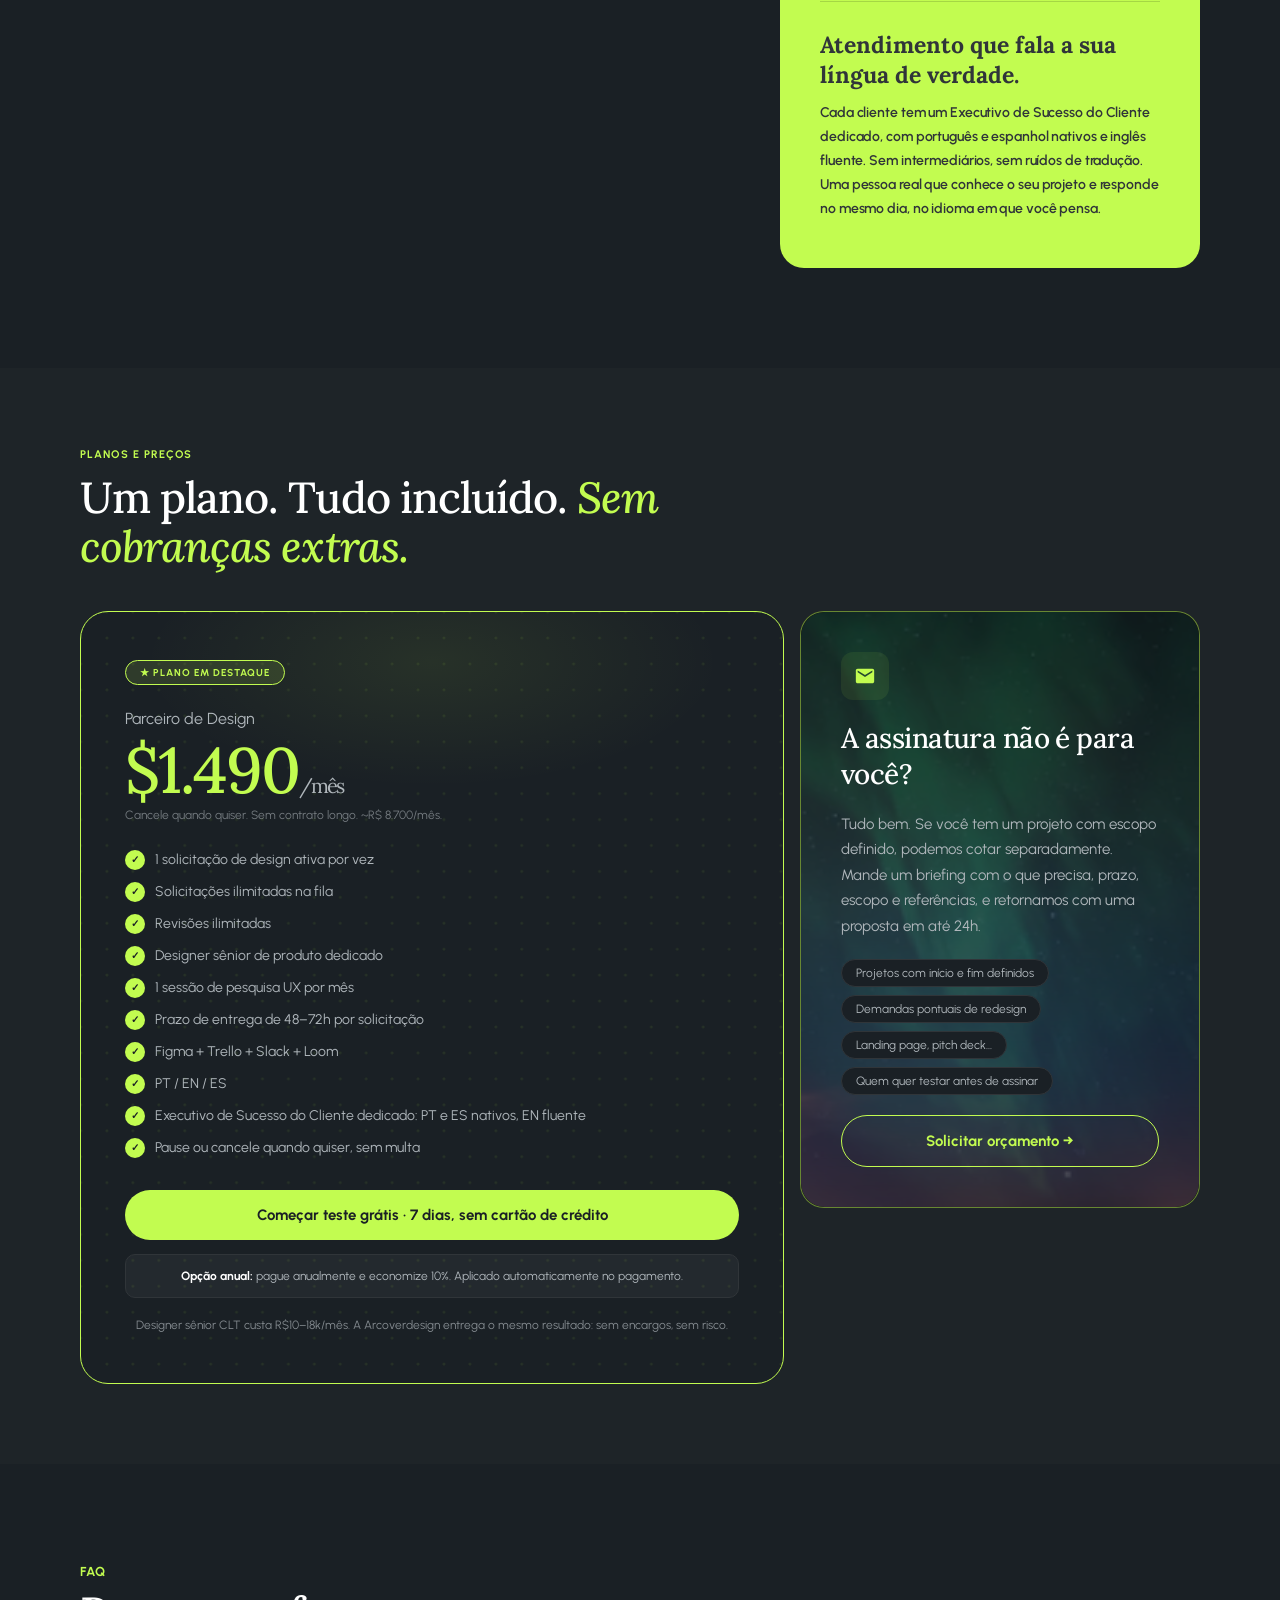
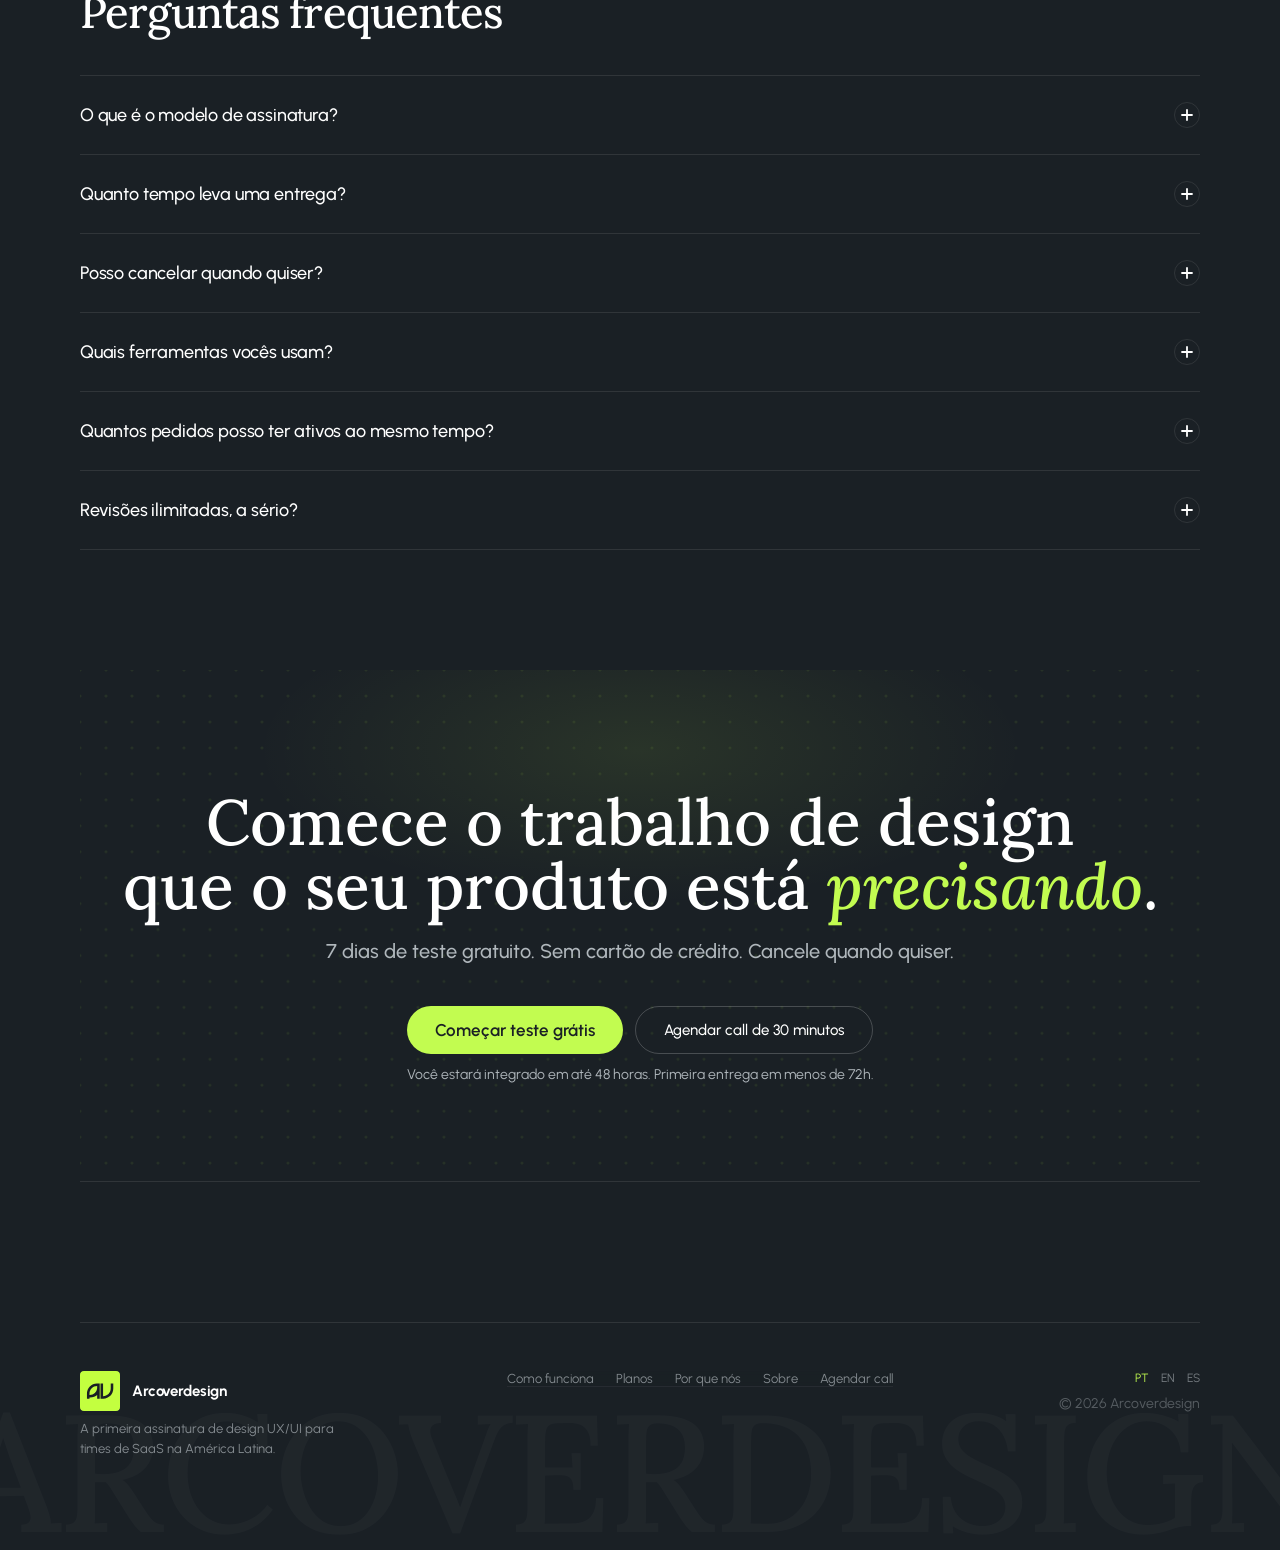
==== commit 80da170b: "fix: replace em dashes with commas/colons/middot in visible content Co-Authored-By: Claude Sonnet 4." ====
--- a/arcoverdesign-v3.html
+++ b/arcoverdesign-v3.html
@@ -2305,7 +2305,7 @@
         </h1>
         <p class="hero-sub" style="font-size:17px;margin-bottom:20px;">Design por assinatura.</p>
         <div class="hero-cta">
-          <a href="https://form.typeform.com/to/Wvc9il7h" target="_blank" rel="noopener" class="btn btn-hero">Começar teste grátis — sem cartão de crédito</a>
+          <a href="https://form.typeform.com/to/Wvc9il7h" target="_blank" rel="noopener" class="btn btn-hero">Começar teste grátis, sem cartão de crédito</a>
           <span class="hero-note">Sem fidelidade · Cancele quando quiser · PT / EN / ES</span>
         </div>
       </div>
@@ -2503,7 +2503,7 @@
     <div class="process-list">
       <div class="process-item">
         <h3 class="p-step">Assine online</h3>
-        <p class="p-desc">Pague online. O preço é público — sem reunião de vendas.</p>
+        <p class="p-desc">Pague online. O preço é público, sem reunião de vendas.</p>
       </div>
       <div class="process-item">
         <h3 class="p-step">Call de onboarding*</h3>
@@ -2511,7 +2511,7 @@
       </div>
       <div class="process-item">
         <h3 class="p-step">Envie pedidos, receba entregas*</h3>
-        <p class="p-desc">Solicite via brief simples. Seu designer assume em até 4 horas úteis e entrega no Figma — com vídeo no Loom explicando cada decisão.</p>
+        <p class="p-desc">Solicite via brief simples. Seu designer assume em até 4 horas úteis e entrega no Figma, com vídeo no Loom explicando cada decisão.</p>
       </div>
       <div class="process-item">
         <h3 class="p-step">Revise e repita caso necessário</h3>
@@ -2669,12 +2669,12 @@
           <li><span class="chk">✓</span> Prazo de entrega de 48–72h por solicitação</li>
           <li><span class="chk">✓</span> Figma + Trello + Slack + Loom</li>
           <li><span class="chk">✓</span> PT / EN / ES</li>
-          <li><span class="chk">✓</span> Executivo de Sucesso do Cliente dedicado — PT e ES nativos, EN fluente</li>
-          <li><span class="chk">✓</span> Pause ou cancele quando quiser — sem multa</li>
+          <li><span class="chk">✓</span> Executivo de Sucesso do Cliente dedicado: PT e ES nativos, EN fluente</li>
+          <li><span class="chk">✓</span> Pause ou cancele quando quiser, sem multa</li>
         </ul>
-        <a href="https://form.typeform.com/to/Wvc9il7h" target="_blank" rel="noopener" class="btn-lime-block">Começar teste grátis — 7 dias, sem cartão de crédito</a>
+        <a href="https://form.typeform.com/to/Wvc9il7h" target="_blank" rel="noopener" class="btn-lime-block">Começar teste grátis · 7 dias, sem cartão de crédito</a>
         <div class="pricing-annual"><strong>Opção anual:</strong> pague anualmente e economize 10%. Aplicado automaticamente no pagamento.</div>
-        <p class="pricing-footnote">Designer sênior CLT custa R$10–18k/mês. A Arcoverdesign entrega o mesmo resultado — sem encargos, sem risco.</p>
+        <p class="pricing-footnote">Designer sênior CLT custa R$10–18k/mês. A Arcoverdesign entrega o mesmo resultado: sem encargos, sem risco.</p>
       </div>
       <div class="pricing-alt rr on" style="border-radius: 24px; background-color: rgb(14, 18, 20); border: 1px solid rgba(194, 252, 80, 0.5);">
         <div class="aurora-reveal" style="--aurora-photo: url('assets/aurora-card3.png');" aria-hidden="true"></div>
@@ -2756,7 +2756,7 @@
 
       <div class="faq-item">
         <button class="faq-q">
-          <span>Revisões ilimitadas — a sério?</span>
+          <span>Revisões ilimitadas, a sério?</span>
           <span class="faq-icon">
             <svg width="12" height="12" viewBox="0 0 12 12" fill="none"><path d="M6 1V11M1 6H11" stroke="currentColor" stroke-width="1.8" stroke-linecap="round"></path></svg>
           </span>
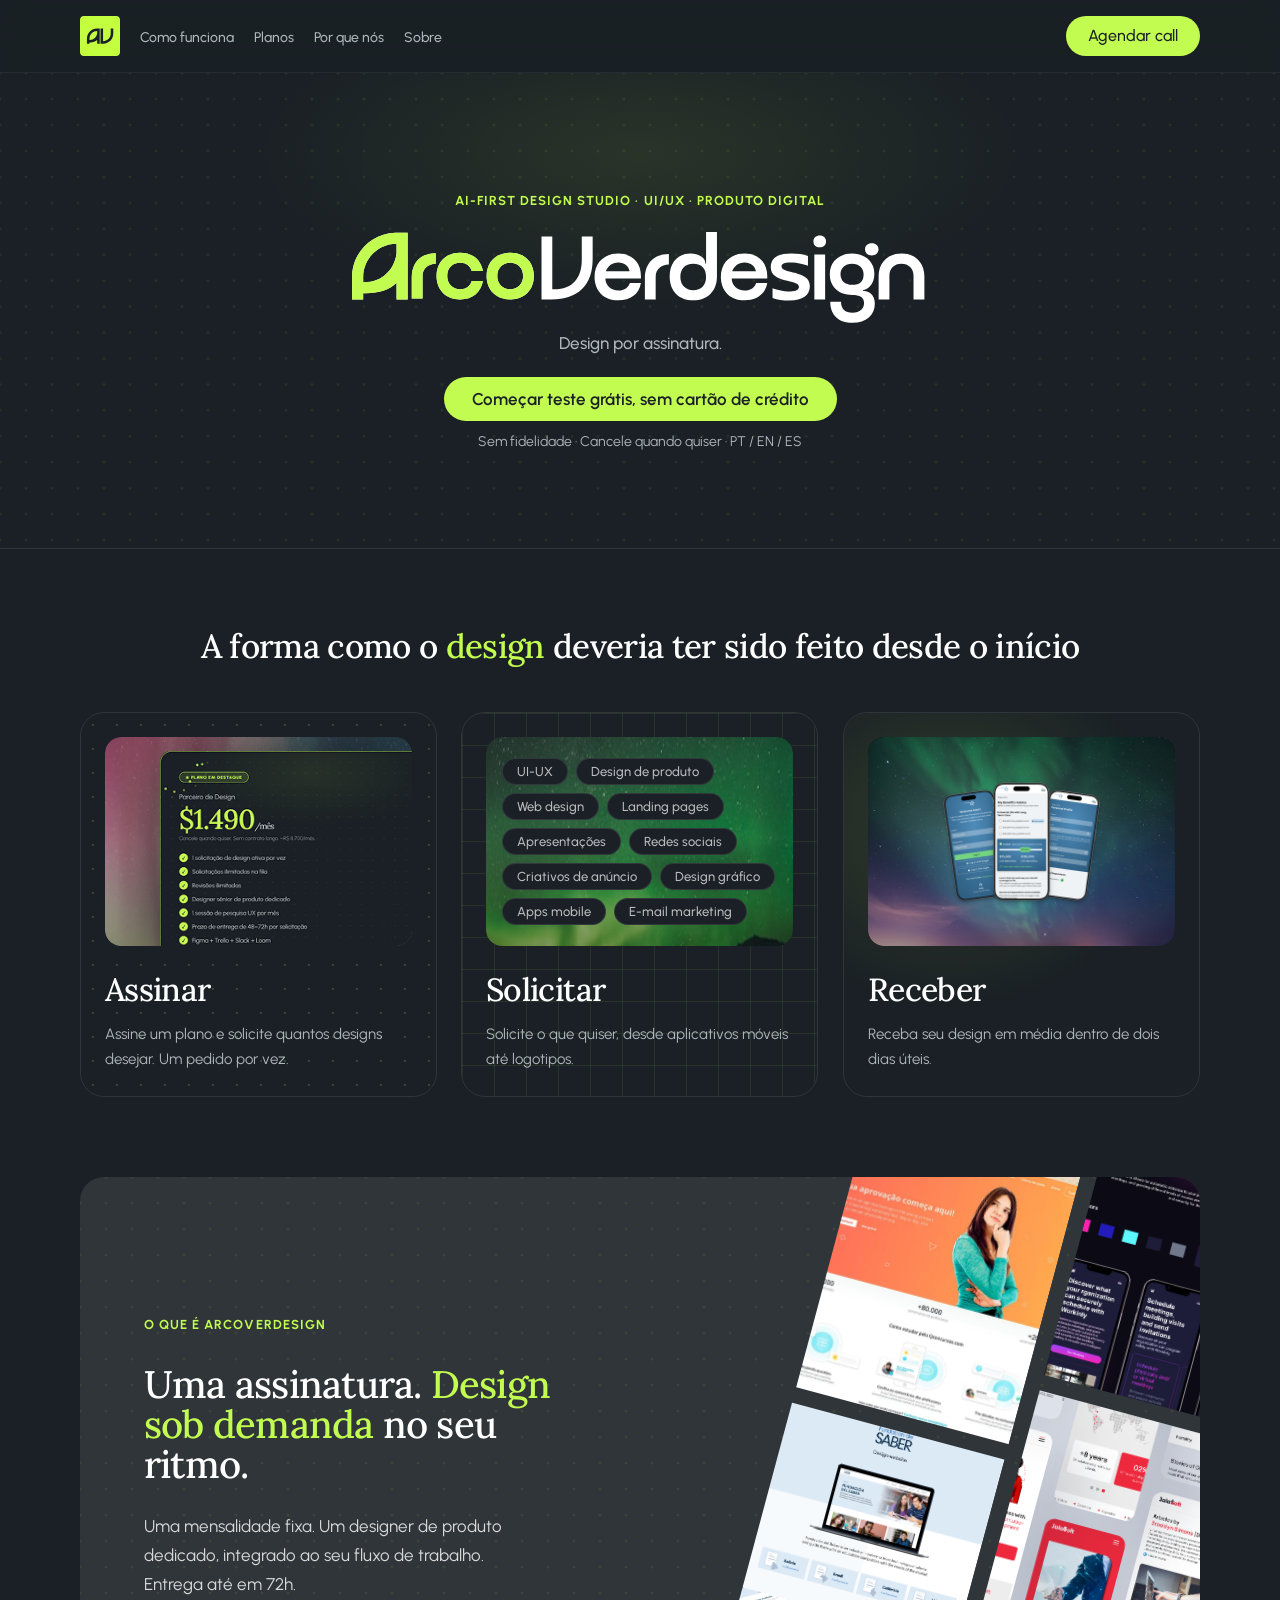
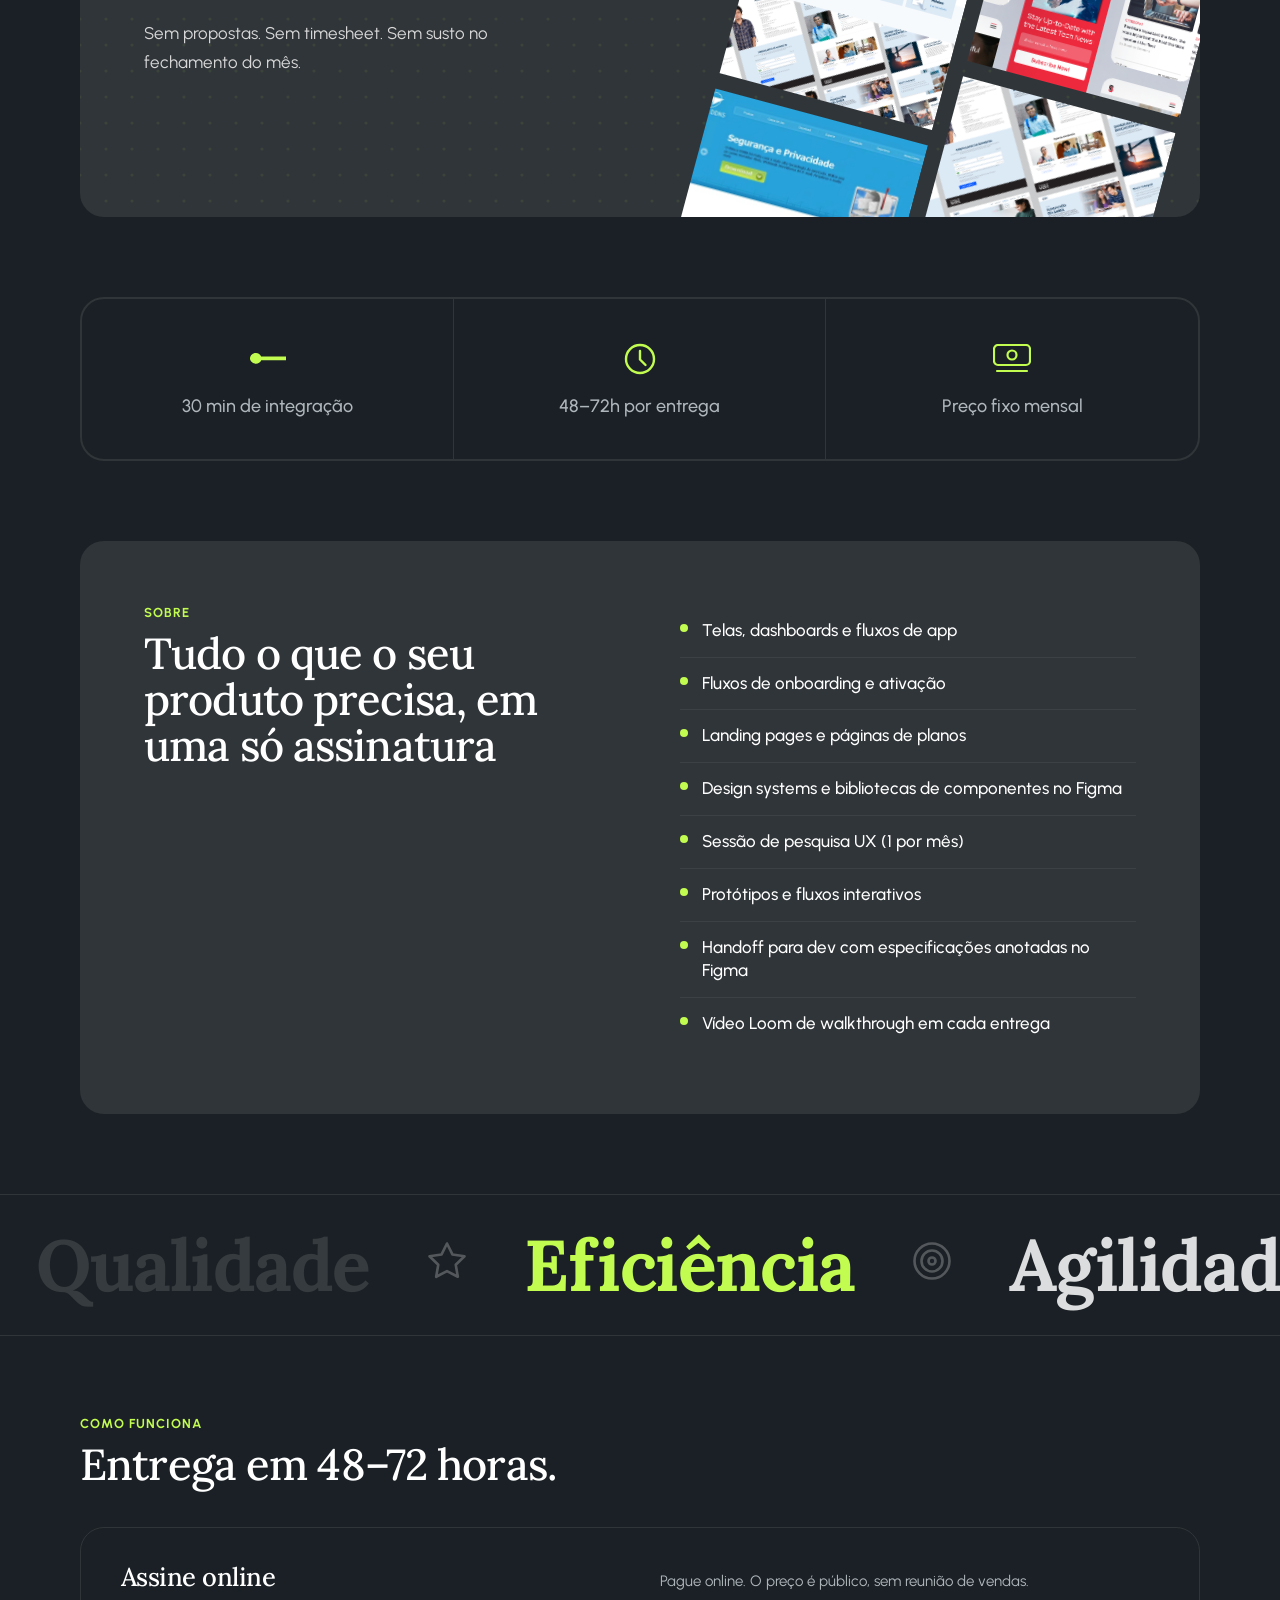
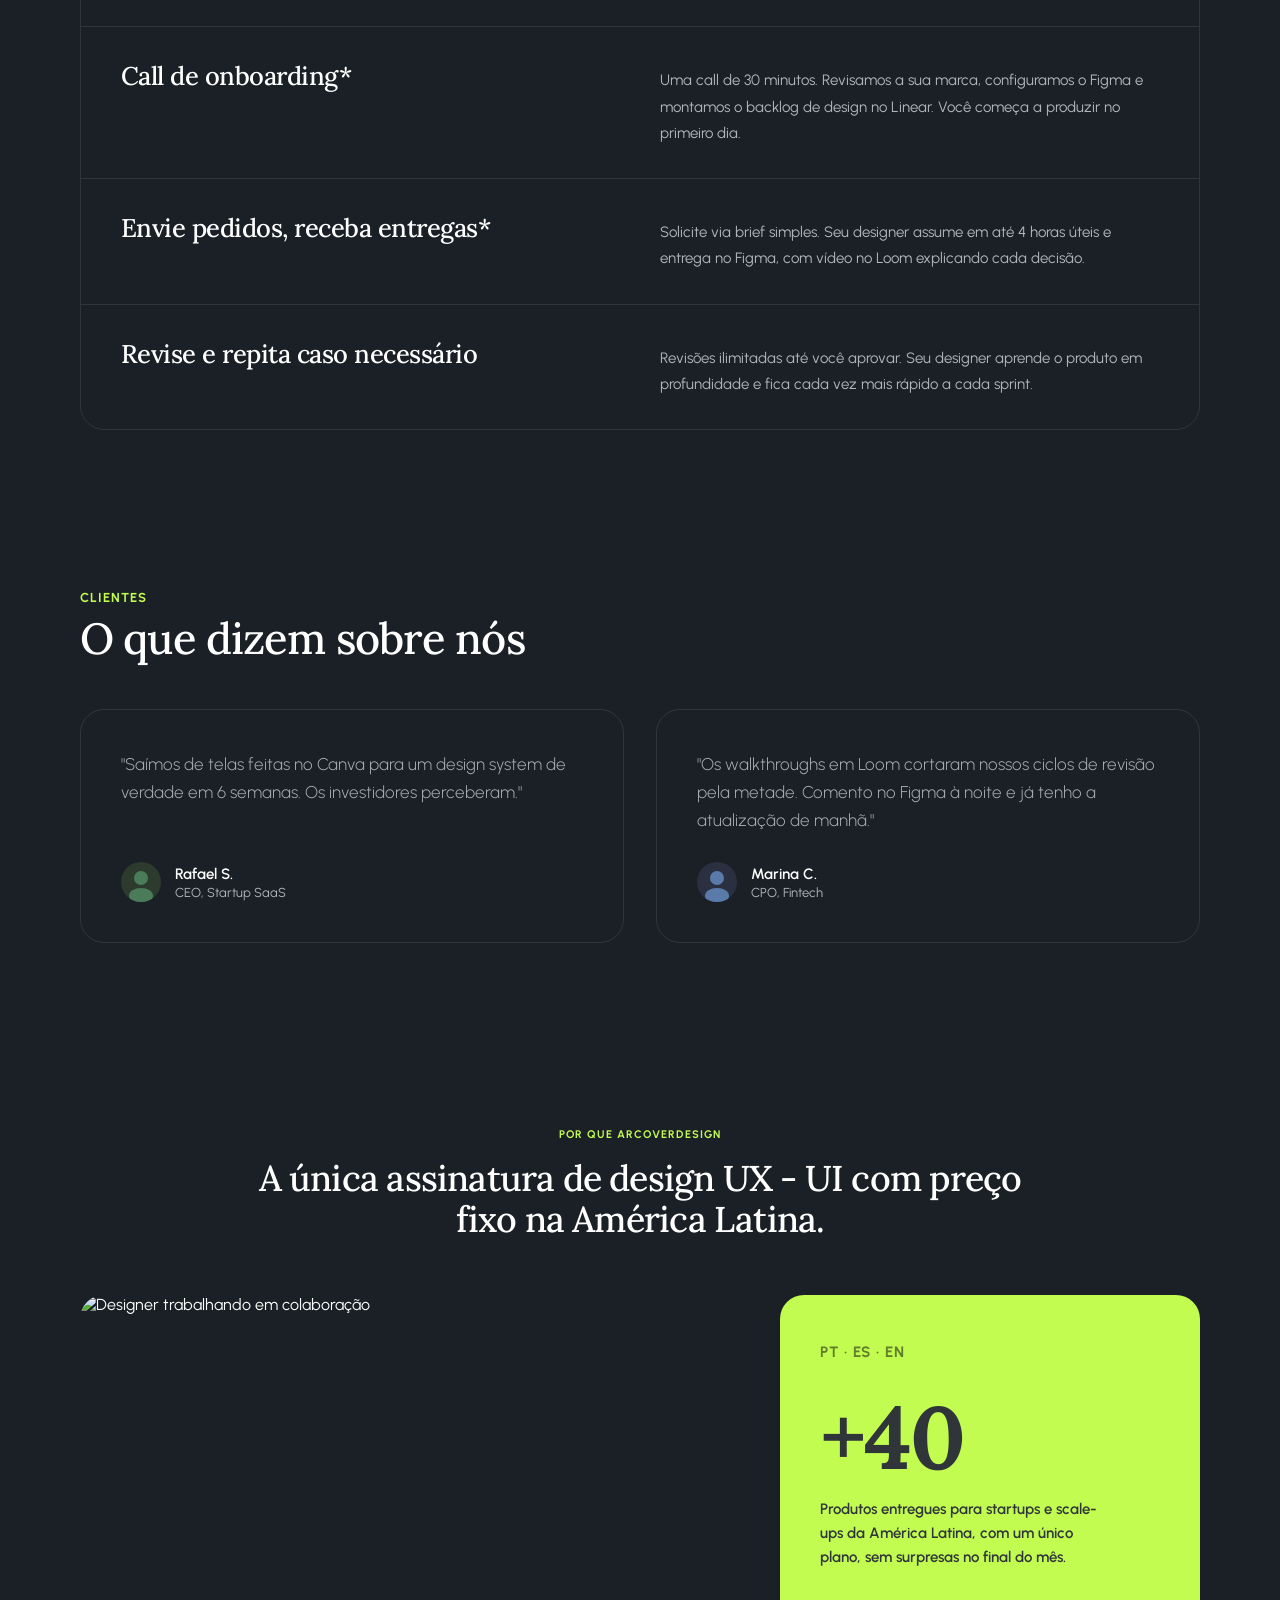
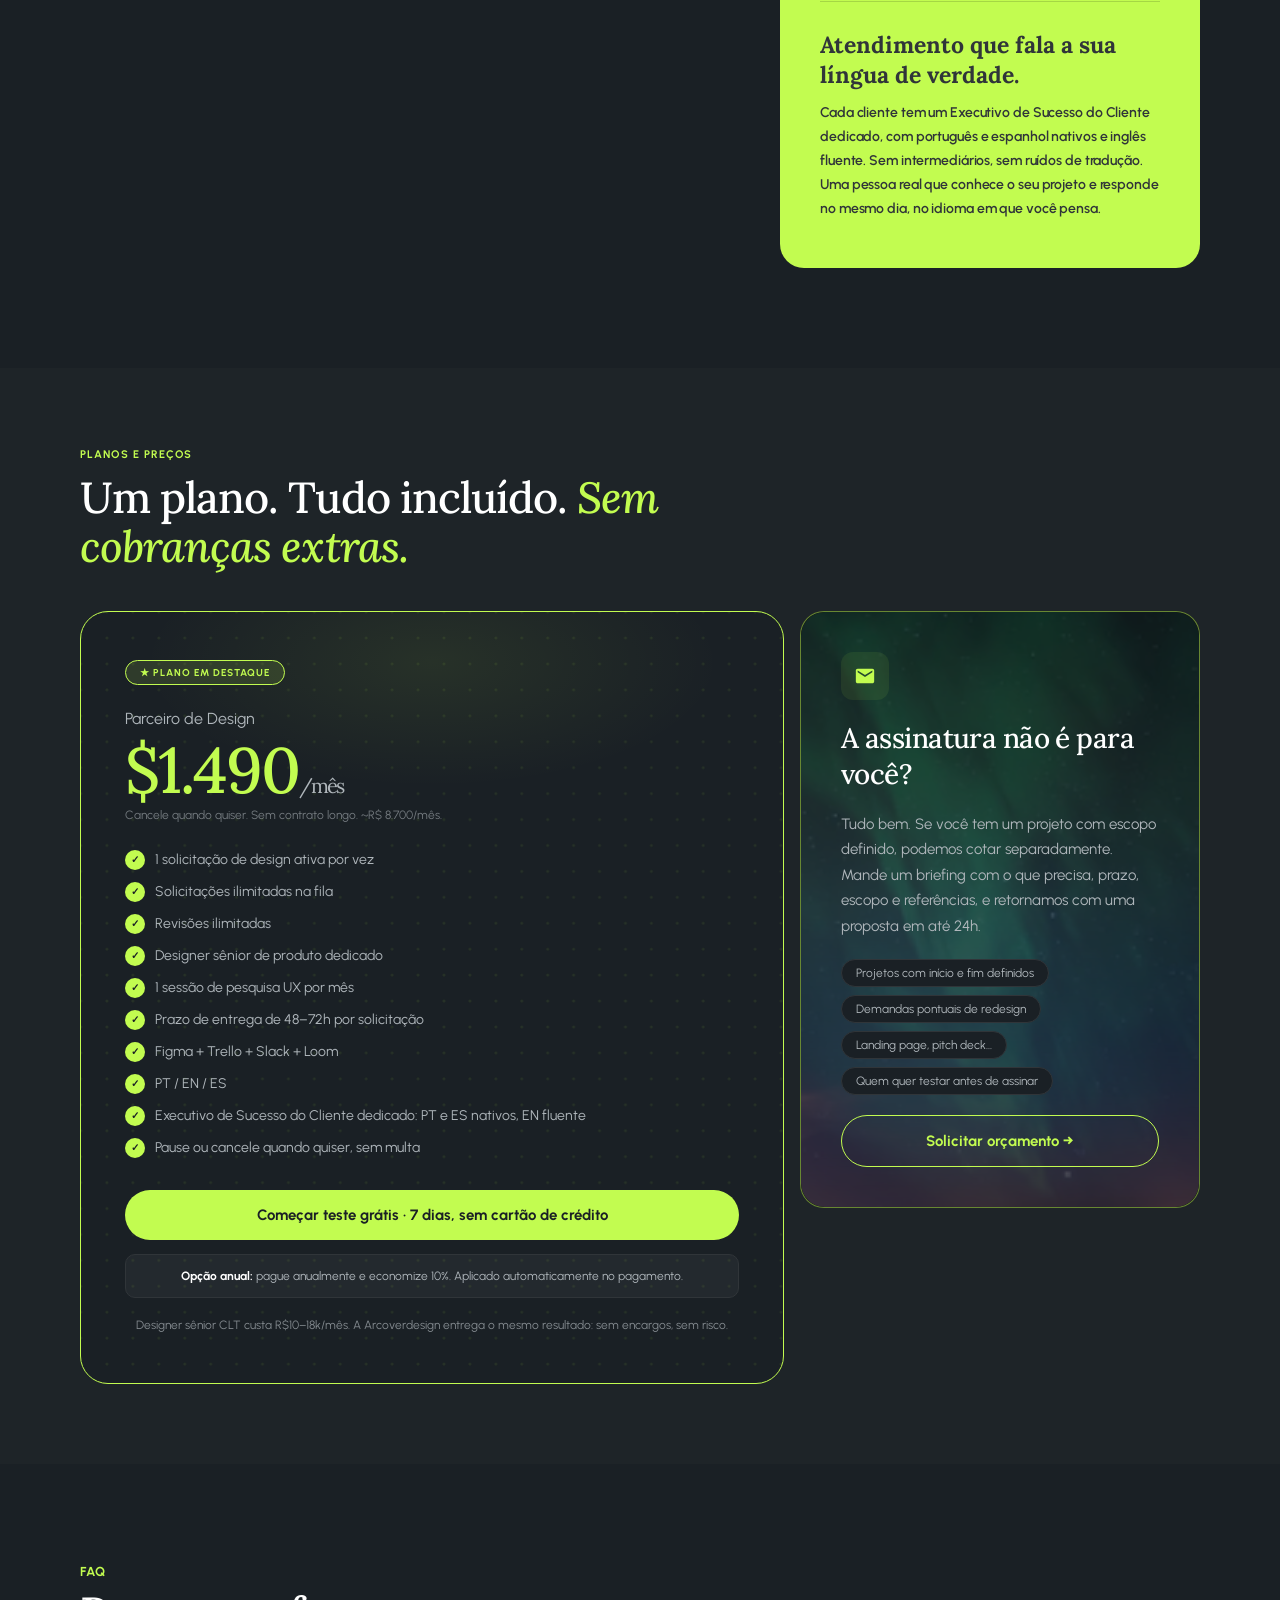
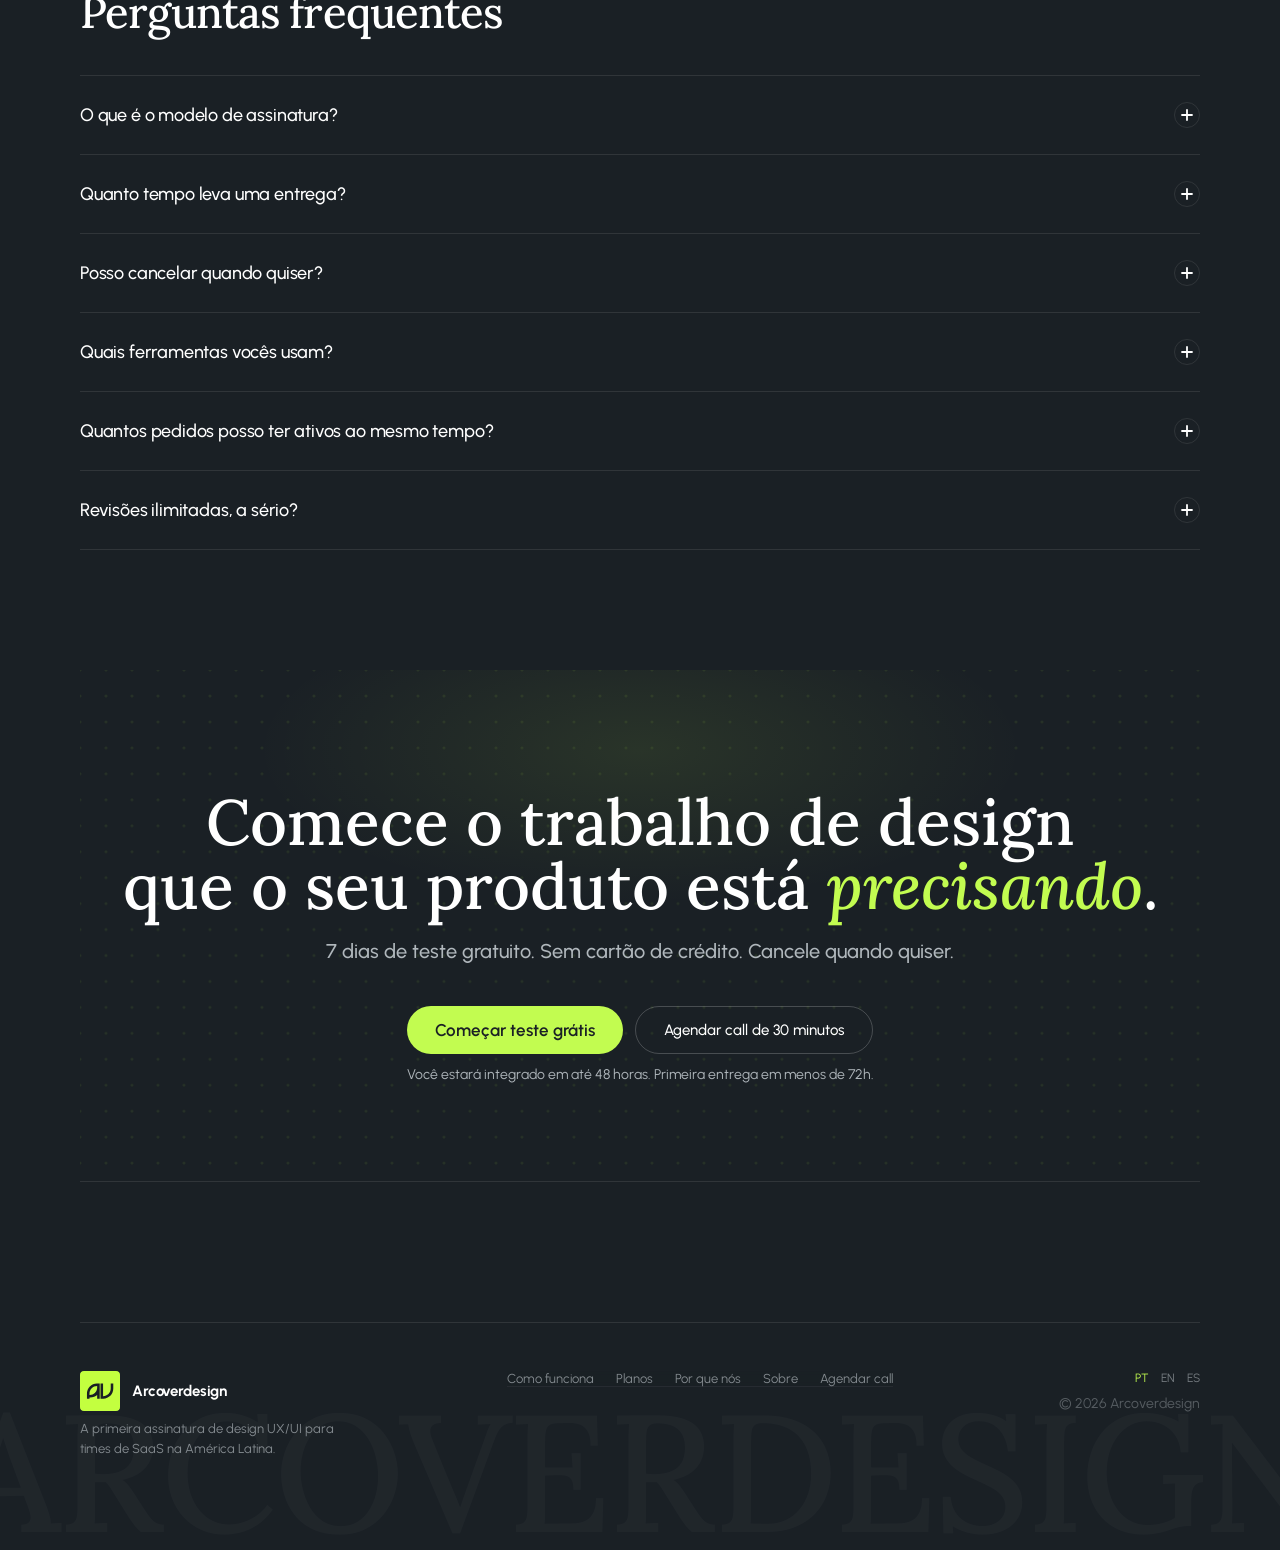
==== commit be6943f2: "fix: dot grid covers full feature-box, remove opaque bg from feature-visual Co-Authored-By: Claude S" ====
--- a/arcoverdesign-v3.html
+++ b/arcoverdesign-v3.html
@@ -656,7 +656,7 @@
       font-size: 17px; line-height: 1.7; color: var(--dim); max-width: 400px; font-family: var(--font-body);
     }
     .feature-visual {
-      position: relative; overflow: hidden; background: var(--surface);
+      position: relative; overflow: hidden; background: transparent;
     }
     /* rotated mockup columns */
     .mock-wrap {
